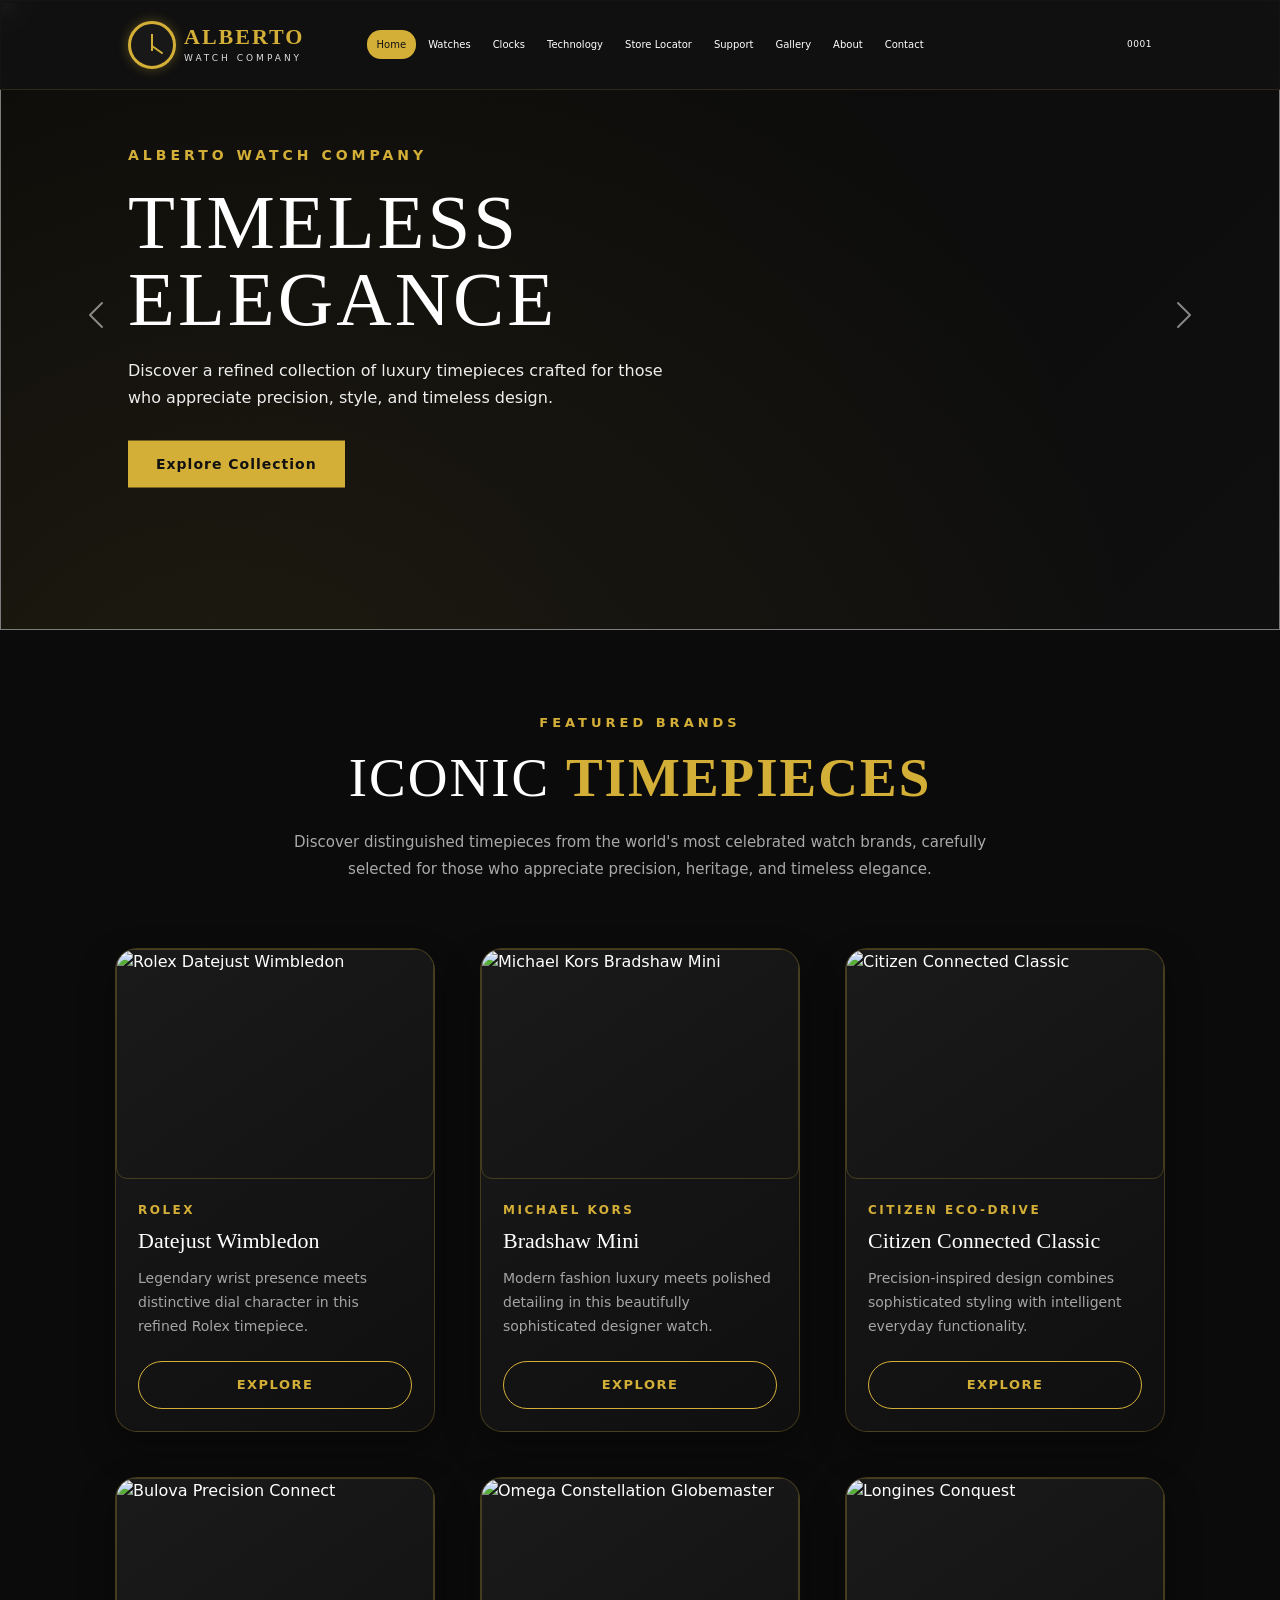
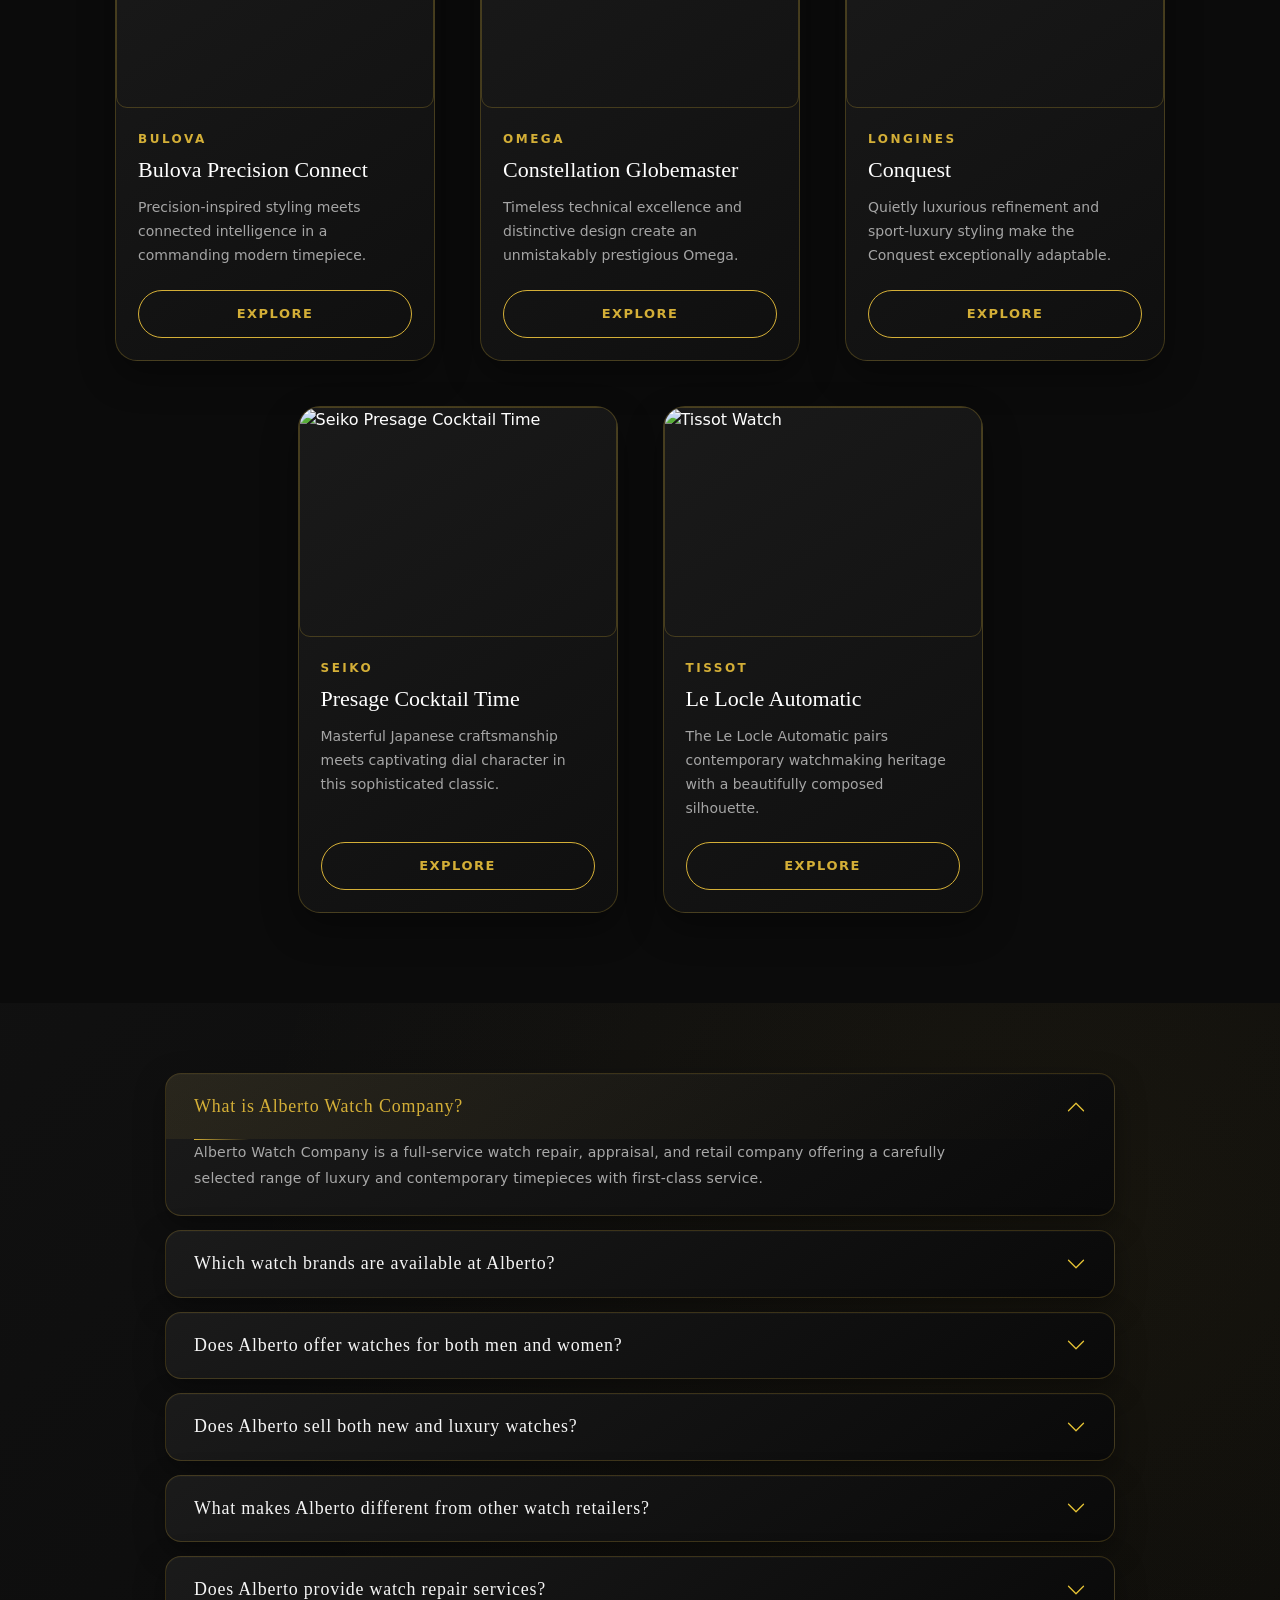
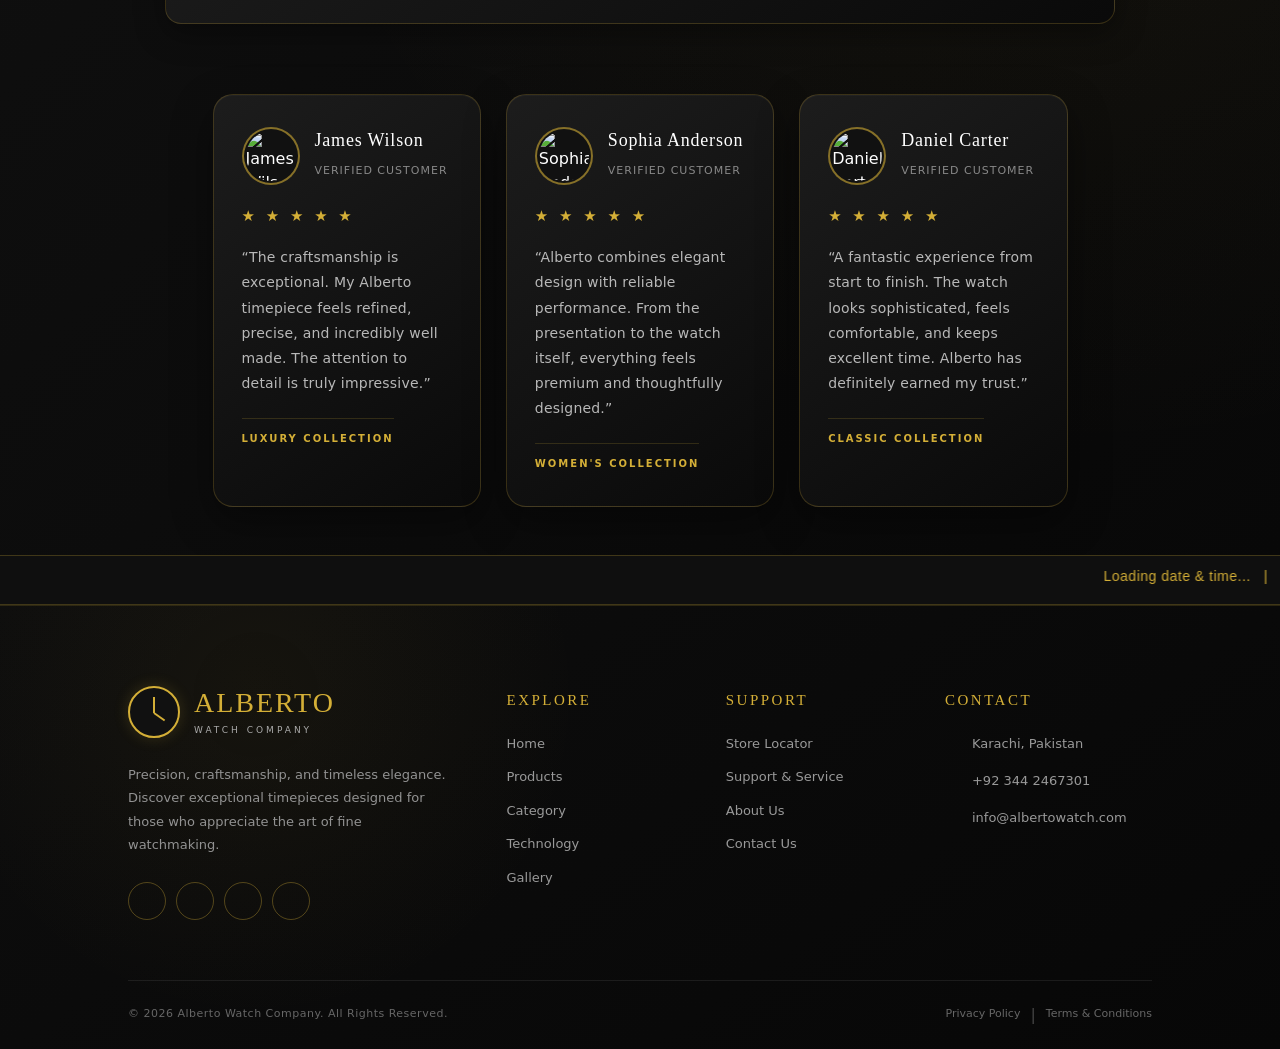
==== index.html @ 364b0a3a "Initial website" ====
<!DOCTYPE html>
<html lang=en>
<head>
<meta charset=UTF-8>
<meta name=viewport content="width=device-width, initial-scale=1.0">
<title>Alberto Watch Company</title>
<link rel=stylesheet href=style.css>
<link rel=stylesheet href=https://cdnjs.cloudflare.com/ajax/libs/font-awesome/7.3.1/css/all.min.css>
<link rel=preconnect href=https://fonts.googleapis.com>
<link rel=preconnect href=https://fonts.gstatic.com crossorigin>
<script src=https://code.jquery.com/jquery-3.7.1.min.js></script>
<link href=https://cdn.jsdelivr.net/npm/bootstrap@5.3.8/dist/css/bootstrap.min.css rel=stylesheet integrity=sha384-sRIl4kxILFvY47J16cr9ZwB07vP4J8+LH7qKQnuqkuIAvNWLzeN8tE5YBujZqJLB crossorigin=anonymous>
<script src=https://cdn.jsdelivr.net/npm/bootstrap@5.3.8/dist/js/bootstrap.bundle.min.js integrity=sha384-FKyoEForCGlyvwx9Hj09JcYn3nv7wiPVlz7YYwJrWVcXK/BmnVDxM+D2scQbITxI crossorigin=anonymous></script>
<link href="https://fonts.googleapis.com/css2?family=Montserrat:wght@400;500;600;700&family=Roboto:wght@400;500;700&display=swap" rel=stylesheet>
<link rel=stylesheet href=https://cdnjs.cloudflare.com/ajax/libs/aos/2.3.4/aos.css integrity="sha512-1cK78a1o+ht2JcaW6g8OXYwqpev9+6GqOkz9xmBN9iUUhIndKtxwILGWYOSibOKjLsEdjyjZvYDq/cZwNeak0w==" crossorigin=anonymous referrerpolicy=no-referrer>
<script src=https://cdnjs.cloudflare.com/ajax/libs/aos/2.3.4/aos.js integrity="sha512-A7AYk1fGKX6S2SsHywmPkrnzTZHrgiVT7GcQkLGDe2ev0aWb8zejytzS8wjo7PGEXKqJOrjQ4oORtnimIRZBtw==" crossorigin=anonymous referrerpolicy=no-referrer></script>
</head>
<body>
<header class=header data-aos=fade-up>
<a href=index.html class=logo>
<div class=watch-icon></div>
<div class=logo-text>
<div class=logo-title>
ALBERTO
</div>
<div class=logo-subtitle>
WATCH COMPANY
</div>
</div>
</a>
<nav class=navbar>
<ul>
<li><a href=#home class=active>Home</a></li>
<li><a href=#products>Watches</a></li>
<li><a href=#clocks>Clocks</a></li>
<li><a href=#technology>Technology</a></li>
<li><a href=#store>Store Locator</a></li>
<li><a href=#support>Support</a></li>
<li><a href=#gallery>Gallery</a></li>
<li><a href=#about>About </a></li>
<li><a href=#contact>Contact </a></li>
</ul>
</nav>
<button id=menu type=button><i class="fa-solid fa-bars"></i></button>
<div class=mobile-menu id=mobileMenu>
<ul>
<li><a href=#home>Home</a></li>
<li><a href=#products>Watches</a></li>
<li><a href=#clocks>Clocks</a></li>
<li><a href=#technology>Technology</a></li>
<li><a href=#store>Store Locator</a></li>
<li><a href=#support>Support</a></li>
<li><a href=#gallery>Gallery</a></li>
<li><a href=#about>About</a></li>
<li><a href=#contact>Contact</a></li>
</ul>
</div>
<div class=visitor>
<i class="fa-solid fa-eye"></i>
<span id=visitorCount>0001</span>
</div>
</header>
<section id=home data-aos=fade-up>
<div id=carouselExample class="carousel slide" data-bs-ride=carousel data-bs-interval=3000>
<div class=carousel-inner>
<div class="carousel-item active">
<img src="https://images.unsplash.com/photo-1670404160620-a3a86428560e?q=80&w=1025&auto=format&fit=crop&ixlib=rb-4.1.0&ixid=M3wxMjA3fDB8MHxwaG90by1wYWdlfHx8fGVufDB8fHx8fA%3D%3D" class="d-block w-100" alt>
<div class=carousel-content>
<span class=hero-small-text data-aos="fade-down">
ALBERTO WATCH COMPANY
</span>
<h1 data-aos="fade-right" data-aos-delay="500">TIMELESS<br>ELEGANCE</h1>
<p data-aos="fade-left" data-aos-delay="700">
Discover a refined collection of luxury timepieces
crafted for those who appreciate precision, style,
and timeless design.
</p>
<a href=#products class=hero-btn data-aos="fade-up" data-aos-delay="900">
Explore Collection
</a>
</div>
</div>
<div class=carousel-item>
<img src="https://images.unsplash.com/photo-1727391484253-1f51d0503f6e?q=80&w=1170&auto=format&fit=crop&ixlib=rb-4.1.0&ixid=M3wxMjA3fDB8MHxwaG90by1wYWdlfHx8fGVufDB8fHx8fA%3D%3D" class="d-block w-100" alt>
<div class=carousel-content>
<span class=hero-small-text>
PREMIUM COLLECTION
</span>
<h1>PRECISION<br>MEETS LUXURY</h1>
<p>
Experience exceptional craftsmanship and
sophisticated design with our collection
of premium watches.
</p>
<a href=#products class=hero-btn>
View Luxury Watches
</a>
</div>
</div>
<div class=carousel-item>
<img src="https://images.unsplash.com/photo-1542496658-e33a6d0d50f6?q=80&w=1170&auto=format&fit=crop&ixlib=rb-4.1.0&ixid=M3wxMjA3fDB8MHxwaG90by1wYWdlfHx8fGVufDB8fHx8fA%3D%3D" class="d-block w-100" alt>
<div class=carousel-content>
<span class=hero-small-text>
EXPERT WATCH SERVICES
</span>
<h1>CARE FOR<br>EVERY MOMENT</h1>
<p>
From professional watch repair and appraisal
to expert service, we keep your timepiece
performing at its finest.
</p>
<a href=#support class=hero-btn>
Our Services
</a>
</div>
</div>
</div>
<button class=carousel-control-prev type=button data-bs-target=#carouselExample data-bs-slide=prev>
<span class=carousel-control-prev-icon aria-hidden=true></span>
<span class=visually-hidden>Previous</span>
</button>
<button class=carousel-control-next type=button data-bs-target=#carouselExample data-bs-slide=next>
<span class=carousel-control-next-icon aria-hidden=true></span>
<span class=visually-hidden>Next</span>
</button>
</div>
<section id=featured-brands ">
<div data-aos=" fade-up">
<div class=featured-heading>
<span>FEATURED BRANDS</span>
<h1>
ICONIC <strong>TIMEPIECES</strong>
</h1>
<p>
Discover distinguished timepieces from the world's most
celebrated watch brands, carefully selected for those who
appreciate precision, heritage, and timeless elegance.
</p>
</div>
</div>
<div class=brand-container data-aos=fade-up>
<div class=brand-card data-aos="fade-up" data-aos-delay="100">
<div class=brand-image>
<img src="https://images.unsplash.com/photo-1594534475808-b18fc33b045e?w=500&auto=format&fit=crop&q=60&ixlib=rb-4.1.0&ixid=M3wxMjA3fDB8MHxzZWFyY2h8OHx8cm9sZXglMjB3YXRjaGVzfGVufDB8fDB8fHww" alt="Rolex Datejust Wimbledon">
</div>
<div class=brand-content>
<span>ROLEX</span>
<h2>Datejust Wimbledon</h2>
<p>
Legendary wrist presence meets distinctive dial
character in this refined Rolex timepiece.
</p>
<button onclick="window.location.href='rolex.html'">
EXPLORE
</button>
</div>
</div>
<div class=brand-card data-aos="fade-up" data-aos-delay="200">
<div class=brand-image>
<img src="https://dreamspakistan.com/cdn/shop/files/73845.png?v=1782286894&width=330" alt="Michael Kors Bradshaw Mini">
</div>
<div class=brand-content>
<span>MICHAEL KORS</span>
<h2>Bradshaw Mini</h2>
<p>
Modern fashion luxury meets polished detailing
in this beautifully sophisticated designer watch.
</p>
<button onclick="window.location.href='michaelkors.html'">
EXPLORE
</button>
</div>
</div>
<div class=brand-card data-aos="fade-up" data-aos-delay="300">
<div class=brand-image>
<img src="https://images.unsplash.com/photo-1722153768985-9286321b8769?w=500&auto=format&fit=crop&q=60&ixlib=rb-4.1.0&ixid=M3wxMjA3fDB8MHxzZWFyY2h8MTA2fHxzbWFydCUyMHdhdGNofGVufDB8fDB8fHww" alt="Citizen Connected Classic">
</div>
<div class=brand-content>
<span>CITIZEN ECO-DRIVE</span>
<h2>Citizen Connected Classic</h2>
<p>
Precision-inspired design combines sophisticated
styling with intelligent everyday functionality.
</p>
<button onclick="window.location.href='citizenecodrive.html'">
EXPLORE
</button>
</div>
</div>
<div class=brand-card data-aos="fade-up" data-aos-delay="400">
<div class=brand-image>
<img src="https://images.unsplash.com/photo-1461141346587-763ab02bced9?w=500&auto=format&fit=crop&q=60&ixlib=rb-4.1.0&ixid=M3wxMjA3fDB8MHxzZWFyY2h8MTR8fHNtYXJ0JTIwd2F0Y2h8ZW58MHx8MHx8fDA%3D" alt="Bulova Precision Connect">
</div>
<div class=brand-content>
<span>BULOVA</span>
<h2>Bulova Precision Connect</h2>
<p>
Precision-inspired styling meets connected
intelligence in a commanding modern timepiece.
</p>
<button onclick="window.location.href='bulova.html'">
EXPLORE
</button>
</div>
</div>
<div class=brand-card data-aos="fade-up" data-aos-delay="500">
<div class=brand-image>
<img src="https://www.omegawatches.com/media/catalog/product/o/m/omega-seamaster-aqua-terra-150m-co-axial-master-chronometer-41-mm-22010412103005-e57760.png?w=230" alt="Omega Constellation Globemaster">
</div>
<div class=brand-content>
<span>OMEGA</span>
<h2>Constellation Globemaster</h2>
<p>
Timeless technical excellence and distinctive
design create an unmistakably prestigious Omega.
</p>
<button onclick="window.location.href='omega.html'">
EXPLORE
</button>
</div>
</div>
<div class=brand-card data-aos="fade-up" data-aos-delay="600">
<div class=brand-image>
<img src="https://api.ecom.longines.com/media/catalog/product/w/a/watch-collection-conquest-l3-750-4-09-6-398794-hero.png?w=384" alt="Longines Conquest">
</div>
<div class=brand-content>
<span>LONGINES</span>
<h2>Conquest</h2>
<p>
Quietly luxurious refinement and sport-luxury
styling make the Conquest exceptionally adaptable.
</p>
<button onclick="window.location.href='longines.html'">
EXPLORE
</button>
</div>
</div>
<div class=brand-card data-aos="fade-up" data-aos-delay="700">
<div class=brand-image>
<img src="https://seikousa.com/cdn/shop/files/SRPL75_1.png?v=1751484365&width=360" alt="Seiko Presage Cocktail Time">
</div>
<div class=brand-content>
<span>SEIKO</span>
<h2>Presage Cocktail Time</h2>
<p>
Masterful Japanese craftsmanship meets captivating
dial character in this sophisticated classic.
</p>
<button onclick="window.location.href='seiko.html'">
EXPLORE
</button>
</div>
</div>
<div class=brand-card data-aos="fade-up" data-aos-delay="800">
<div class=brand-image>
<img src="https://monicajewelers.com/cdn/shop/files/T137.407.17.051.00_R_1.jpg?v=1687851178&width=533" alt="Tissot Watch">
</div>
<div class=brand-content>
<span>TISSOT</span>
<h2>Le Locle Automatic</h2>
<p>
The Le Locle Automatic pairs contemporary watchmaking heritage with a beautifully composed
silhouette.
</p>
<button onclick="window.location.href='tissot.html'">
EXPLORE
</button>
</div>
</div>
</div>
</section>
<div class=accordion id=homeFaqAccordion data-aos=fade-up>
<div class=accordion-item data-aos="fade-up" data-aos-delay="100">
<h2 class=accordion-header>
<button class=accordion-button type=button data-bs-toggle=collapse data-bs-target=#homeFaqOne aria-expanded=true aria-controls=homeFaqOne>
What is Alberto Watch Company?
</button>
</h2>
<div id=homeFaqOne class="accordion-collapse collapse show" data-bs-parent=#homeFaqAccordion>
<div class=accordion-body>
Alberto Watch Company is a full-service watch repair,
appraisal, and retail company offering a carefully
selected range of luxury and contemporary timepieces
with first-class service.
</div>
</div>
</div>
<div class=accordion-item data-aos="fade-up" data-aos-delay="200">
<h2 class=accordion-header>
<button class="accordion-button collapsed" type=button data-bs-toggle=collapse data-bs-target=#homeFaqThree aria-expanded=false aria-controls=homeFaqThree>
Which watch brands are available at Alberto?
</button>
</h2>
<div id=homeFaqThree class="accordion-collapse collapse" data-bs-parent=#homeFaqAccordion>
<div class=accordion-body>
Our collection includes renowned names such as Rolex,
Michael Kors, Citizen Eco-Drive, Bulova, Omega,
Longines, Seiko, and Tissot.
</div>
</div>
</div>
<div class=accordion-item data-aos="fade-up" data-aos-delay="300">
<h2 class=accordion-header>
<button class="accordion-button collapsed" type=button data-bs-toggle=collapse data-bs-target=#homeFaqFour aria-expanded=false aria-controls=homeFaqFour>
Does Alberto offer watches for both men and women?
</button>
</h2>
<div id=homeFaqFour class="accordion-collapse collapse" data-bs-parent=#homeFaqAccordion>
<div class=accordion-body>
Yes. Our collections feature dedicated selections
for both men and women, with different designs,
movements, styles, and occasions in mind.
</div>
</div>
</div>
<div class=accordion-item data-aos="fade-up" data-aos-delay="400">
<h2 class=accordion-header>
<button class="accordion-button collapsed" type=button data-bs-toggle=collapse data-bs-target=#homeFaqFive aria-expanded=false aria-controls=homeFaqFive>
Does Alberto sell both new and luxury watches?
</button>
</h2>
<div id=homeFaqFive class="accordion-collapse collapse" data-bs-parent=#homeFaqAccordion>
<div class=accordion-body>
Yes. Alberto offers brand-new watches alongside
carefully selected luxury and distinctive timepieces
for different preferences and occasions.
</div>
</div>
</div>
<div class=accordion-item data-aos="fade-up" data-aos-delay="500">
<h2 class=accordion-header>
<button class="accordion-button collapsed" type=button data-bs-toggle=collapse data-bs-target=#homeFaqSix aria-expanded=false aria-controls=homeFaqSix>
What makes Alberto different from other watch retailers?
</button>
</h2>
<div id=homeFaqSix class="accordion-collapse collapse" data-bs-parent=#homeFaqAccordion>
<div class=accordion-body>
Alberto combines luxury retail with professional
repair and appraisal services, allowing customers
to receive quality timepieces and expert assistance
in one place.
</div>
</div>
</div>
<div class=accordion-item data-aos="fade-up" data-aos-delay="600">
<h2 class=accordion-header>
<button class="accordion-button collapsed" type=button data-bs-toggle=collapse data-bs-target=#homeFaqSeven aria-expanded=false aria-controls=homeFaqSeven>
Does Alberto provide watch repair services?
</button>
</h2>
<div id=homeFaqSeven class="accordion-collapse collapse" data-bs-parent=#homeFaqAccordion>
<div class=accordion-body>
Yes. Alberto provides professional repair, maintenance,
and servicing assistance for timepieces, helping
customers keep their watches performing at their best.
</div>
</div>
</div>
<div class=reviews-section>
<div class=review-card data-aos="flip-right">
<div class=reviewer>
<img src=https://randomuser.me/api/portraits/men/32.jpg alt="James Wilson">
<div>
<h3>James Wilson</h3>
<span>Verified Customer</span>
</div>
</div>
<div class=review-stars>
★ ★ ★ ★ ★
</div>
<p>
“The craftsmanship is exceptional. My Alberto timepiece feels
refined, precise, and incredibly well made. The attention to
detail is truly impressive.”
</p>
<small>Luxury Collection</small>
</div>
<div class=review-card data-aos="flip-right">
<div class=reviewer>
<img src=https://randomuser.me/api/portraits/women/44.jpg alt="Sophia Anderson">
<div>
<h3>Sophia Anderson</h3>
<span>Verified Customer</span>
</div>
</div>
<div class=review-stars>
★ ★ ★ ★ ★
</div>
<p>
“Alberto combines elegant design with reliable performance.
From the presentation to the watch itself, everything feels
premium and thoughtfully designed.”
</p>
<small>Women's Collection</small>
</div>
<div class=review-card data-aos="flip-right">
<div class=reviewer>
<img src=https://randomuser.me/api/portraits/men/75.jpg alt="Daniel Carter">
<div>
<h3>Daniel Carter</h3>
<span>Verified Customer</span>
</div>
</div>
<div class=review-stars>
★ ★ ★ ★ ★
</div>
<p>
“A fantastic experience from start to finish. The watch looks
sophisticated, feels comfortable, and keeps excellent time.
Alberto has definitely earned my trust.”
</p>
<small>Classic Collection</small>
</div>
</div>
</section>
<section id=products>
<div class=products-intro data-aos="fade-up">
<div class=products-line></div>
<span class=products-label>
THE ALBERTO COLLECTION
</span>
<h1>
TIMEPIECES
<span>OF DISTINCTION</span>
</h1>
<h3>
Discover a world where precision meets
<span>timeless elegance.</span>
</h3>
<p>
At Alberto Watch Company, every timepiece is more than a watch—it is
a statement of craftsmanship, sophistication, and individuality.
Explore our carefully curated collection of luxury, vintage,
classic, and modern watches, featuring renowned names such as Rolex,
Michael Kors, Citizen Eco-Drive, Bulova, and more. From iconic
designs to contemporary innovations, each watch is selected for its
exceptional quality, distinctive style, and enduring performance.
Find the timepiece that reflects your personality and makes every
moment worth remembering.
</p>
</div>
<div class=collection-heading data-aos="fade-down">
<span>Explore Our Timepieces</span>
</div>
<div class=filters data-aos="fade-up" data-aos-delay="200">
<select onchange=brandsFilter(this.value) name=Brands id=Brands>
<option value=all>All Brands</option>
<option value=Rolex>Rolex</option>
<option value="Michael Kors">Michael Kors</option>
<option value="Citizen Eco-Drive">Citizen Eco-Drive</option>
<option value=Bulova>Bulova</option>
<option value=Omega>Omega</option>
<option value=Longines>Longines</option>
<option value=Seiko>Seiko</option>
<option value=Tissot>Tissot</option>
<option value="TAG Heuer">TAG Heuer</option>
</select>
<select onchange=genderFilter(this.value) name=Gender id=Gender>
<option value=all>All</option>
<option value=Men>Men</option>
<option value=Women>Women</option>
</select>
<select onchange=catFilter(this.value) name=Categories id=Categories>
<option value=all>All Categories</option>
<option value=Luxury>Luxury</option>
<option value=Sports>Sports</option>
<option value=Classic>Classic</option>
<option value=Smart>Smart</option>
<option value=Vintage>Vintage</option>
</select>
</div>
<div id=container></div>
</section>
<section id=clocks>
<div class=clocks-intro data-aos="fade-up">
<div class=clocks-line></div>
<span class=clocks-label>
THE ALBERTO CLOCK COLLECTION
</span>
<h1>
CLOCKS
<span>OF DISTINCTION</span>
</h1>
<h3>
Timeless design meets
<span>everyday elegance.</span>
</h3>
<p>
At Alberto Watch Company, time is not limited to the wrist.
Our carefully curated clock collection brings together luxury,
classic, vintage, modern, and statement designs created to
complement sophisticated interiors. Discover beautifully crafted
wall clocks, desk clocks, table clocks, and heritage-inspired
timepieces from renowned names such as Rolex, Michael Kors,
Citizen Eco-Drive, Bulova, Omega, Longines, Seiko, TAG Heuer,
Tissot, and Alberto. From elegant traditional styles to bold
contemporary designs, every clock is selected for its distinctive
character, refined appearance, and timeless appeal.
</p>
</div>
<div class=clocks-collection-heading  data-aos="fade-down" data-aos-delay="200">
<span>Explore Our Clock Collection</span>
</div>
<div class=clocks-filters data-aos=fade-up  data-aos-delay="300">
<select id=clockBrand onchange=clockBrandFilter(this.value)>
<option value=all>All Brands</option>
<option value=Rolex>Rolex</option>
<option value="Michael Kors">Michael Kors</option>
<option value="Citizen Eco-Drive">Citizen Eco-Drive</option>
<option value=Bulova>Bulova</option>
<option value=Omega>Omega</option>
<option value=Longines>Longines</option>
<option value=Seiko>Seiko</option>
<option value="TAG Heuer">TAG Heuer</option>
<option value=Tissot>Tissot</option>
<option value=Alberto>Alberto</option>
</select>
<select id=clockGender onchange=clockGenderFilter(this.value)>
<option value=all>All</option>
<option value=Men>Men</option>
<option value=Women>Women</option>
</select>
<select id=clockCategory onchange=clockCategoryFilter(this.value)>
<option value=all>All Categories</option>
<option value=Luxury>Luxury</option>
<option value=Classic>Classic</option>
<option value=Vintage>Vintage</option>
<option value=Modern>Modern</option>
<option value=Sports>Sports</option>
</select>
</div>
<div id=clockContainer></div>
</section>
<section data-aos="fade-up" id=technology>
<div id=technology-video class="carousel slide carousel-fade" style="margin:5% 0;width:100%;height:70vh;margin-left:auto;margin-right:auto;border-radius:24px;overflow:hidden;border:1px solid rgba(212,175,55,0.35);box-shadow:0 20px 45px rgba(0,0,0,0.45);background:#0d0d0d">
<div class=carousel-inner style=height:100%>
<div class="carousel-item active" style=height:100%>
<video autoplay muted loop playsinline src=https://www.pexels.com/download/video/8322336/ style=width:100%;height:100%;object-fit:cover;display:block;filter:brightness(55%)>
</video>
</div>
</div>
</div>
<div data-aos="fade-down" id=carouselExampleFade class="carousel slide carousel-fade" data-bs-ride=carousel data-bs-interval=5000>
<div class=carousel-inner>
<div class="carousel-item active">
<img src="https://images.unsplash.com/photo-1664437235473-65aaf8912d20?q=80&w=735&auto=format&fit=crop&ixlib=rb-4.1.0&ixid=M3wxMjA3fDB8MHxwaG90by1wYWdlfHx8fGVufDB8fHx8fA%3D%3D" class="d-block w-100" alt=...>
<div class=technology-slide-content data-aos="fade-right">
<span>THE TECHNOLOGY</span>
<h1 data-aos="fade-left">ENGINEERED FOR PRECISION</h1>
<h4>Where Innovation Meets Timeless Craftsmanship.</h4>
<p data-aos="fade-up">
Discover the sophisticated technologies behind exceptional
timepieces, where precision engineering, refined craftsmanship,
and modern innovation come together to create enduring performance.
</p>
</div>
</div>
<div class=carousel-item>
<img src="https://images.unsplash.com/photo-1641435801462-69f834e8efc0?q=80&w=1691&auto=format&fit=crop&ixlib=rb-4.1.0&ixid=M3wxMjA3fDB8MHxwaG90by1wYWdlfHx8fGVufDB8fHx8fA%3D%3D" class="d-block w-100" alt=...>
<div class=technology-slide-content>
<span>01 / 05</span>
<h1>AUTOMATIC MOVEMENT</h1>
<h4>The Art of Mechanical Precision.</h4>
<p>
Automatic movement represents the traditional art of mechanical
watchmaking, powered by the natural motion of the wearer rather than
relying on a conventional battery. Inside the timepiece, precisely
engineered gears, springs, and a rotor work together to maintain
accurate timekeeping while preserving the craftsmanship and character
of fine mechanical watches.
</p>
</div>
</div>
<div class=carousel-item>
<img src="https://images.unsplash.com/photo-1758545171321-9b772a2c881d?q=80&w=1632&auto=format&fit=crop&ixlib=rb-4.1.0&ixid=M3wxMjA3fDB8MHxwaG90by1wYWdlfHx8fGVufDB8fHx8fA%3D%3D" class="d-block w-100" alt=...>
<div class=technology-slide-content>
<span>02 / 05</span>
<h1>QUARTZ PRECISION</h1>
<h4>Accuracy Designed for Every Moment.</h4>
<p>
Quartz precision combines advanced engineering with dependable
accuracy. A quartz crystal regulates the movement at a remarkably
consistent frequency, allowing the timepiece to deliver reliable
performance with minimal maintenance. It is an ideal technology for
those who value precision, practicality, and everyday reliability.
</p>
</div>
</div>
<div class=carousel-item>
<img src="https://images.unsplash.com/photo-1486649961855-75838619c131?q=80&w=1170&auto=format&fit=crop&ixlib=rb-4.1.0&ixid=M3wxMjA3fDB8MHxwaG90by1wYWdlfHx8fGVufDB8fHx8fA%3D%3D" class="d-block w-100" alt=...>
<div class=technology-slide-content>
<span>03 / 05</span>
<h1>ECO-DRIVE TECHNOLOGY</h1>
<h4>Powered by Light. Designed for Life.</h4>
<p>
Eco-Drive technology harnesses energy from natural and artificial
sources of light and converts it into power for the timepiece. This
innovative system reduces the need for frequent battery replacement
while delivering dependable performance, making it a refined balance
between modern technology, convenience, and sustainable innovation.
</p>
</div>
</div>
<div class=carousel-item>
<img src="https://images.unsplash.com/photo-1508962914676-134849a727f0?q=80&w=1170&auto=format&fit=crop&ixlib=rb-4.1.0&ixid=M3wxMjA3fDB8MHxwaG90by1wYWdlfHx8fGVufDB8fHx8fA%3D%3D" class="d-block w-100" alt=...>
<div class=technology-slide-content>
<span>04 / 05</span>
<h1>CHRONOGRAPH</h1>
<h4>Precision Timing in Motion.</h4>
<p>
Chronograph technology combines sophisticated timekeeping with
precision timing functionality. Specially engineered pushers and
sub-dials allow the wearer to measure elapsed time with accuracy,
making the chronograph especially suited to performance-driven
lifestyles while adding a distinctive and technical character to
the watch.
</p>
</div>
</div>
<div class=carousel-item>
<img src="https://images.unsplash.com/photo-1517502474097-f9b30659dadb?q=80&w=627&auto=format&fit=crop&ixlib=rb-4.1.0&ixid=M3wxMjA3fDB8MHxwaG90by1wYWdlfHx8fGVufDB8fHx8fA%3D%3D" class="d-block w-100" alt=...>
<div class=technology-slide-content>
<span>05 / 05</span>
<h1>SMART TECHNOLOGY</h1>
<h4>Intelligence Meets Modern Timekeeping.</h4>
<p>
Smart technology brings traditional timekeeping into the modern
digital world by combining precise time display with intelligent
functionality and connectivity. Depending on the timepiece, these
advanced features can support notifications, activity tracking,
health and fitness information, and other connected experiences
while maintaining a contemporary watch design.
</p>
</div>
</div>
</div>
<button class=carousel-control-prev type=button data-bs-target=#carouselExampleFade data-bs-slide=prev>
<span class=carousel-control-prev-icon aria-hidden=true></span>
<span class=visually-hidden>Previous</span>
</button>
<button class=carousel-control-next type=button data-bs-target=#carouselExampleFade data-bs-slide=next>
<span class=carousel-control-next-icon aria-hidden=true></span>
<span class=visually-hidden>Next</span>
</button>
</div>
</section>
<section data-aos=fade-down id=store>
<div class=container>
<div data-aos="fade-up" class="text-center mb-5">
<span>STORE LOCATOR</span>
<h1>
FIND YOUR NEAREST <br>
STORE
</h1>
<h4>
Experience Alberto Timepieces In Person.
</h4>
<p>
Visit an Alberto store and discover our collection
with the guidance of our watch specialists.
</p>
</div>
<div  class="row g-4">
<div class="col-md-6 col-lg-4">
<div class=store-card data-aos="fade-up" data-aos-delay="100">
<h2>KARACHI</h2>
<p>
Alberto Watch Company<br>
DHA Phase 6<br>
Karachi, Pakistan
</p>
<span>
MON – SAT | 11:00 AM – 9:00 PM
</span>
<button type=button class=btn data-bs-toggle=modal data-bs-target=#karachiModal>
VIEW LOCATION
</button>
</div>
</div>
<div  class="col-md-6 col-lg-4">
<div class=store-card data-aos="fade-up" data-aos-delay="250">
<h2>LAHORE</h2>
<p>
Alberto Watch Company<br>
Gulberg<br>
Lahore, Pakistan
</p>
<span>
MON – SAT | 11:00 AM – 9:00 PM
</span>
<button type=button class=btn data-bs-toggle=modal data-bs-target=#lahoreModal>
VIEW LOCATION
</button>
</div>
</div>
<div  class="col-md-6 col-lg-4">
<div class=store-card data-aos="fade-up" data-aos-delay="400">
<h2>RAWALPINDI</h2>
<p>
Alberto Watch Company<br>
Saddar<br>
Rawalpindi, Pakistan
</p>
<span>
MON – SAT | 11:00 AM – 9:00 PM
</span>
<button type=button class=btn data-bs-toggle=modal data-bs-target=#rawalpindiModal>
VIEW LOCATION
</button>
</div>
</div>
</div>
</div>
</section>
<div class="modal fade" id=karachiModal tabindex=-1 aria-hidden=true>
<div class="modal-dialog modal-lg modal-dialog-centered">
<div class=modal-content>
<div class=modal-header>
<h5 class=modal-title>
ALBERTO WATCH COMPANY - KARACHI
</h5>
<button type=button class=btn-close data-bs-dismiss=modal></button>
</div>
<div class=modal-body>
<p>
Metro Star Gate, Karachi, Pakistan
</p>
<iframe src="https://www.google.com/maps/embed?pb=!1m18!1m12!1m3!1d3619.313994190349!2d67.14695398678698!3d24.887269087245635!2m3!1f0!2f0!3f0!3m2!1i1024!2i768!4f13.1!3m3!1m2!1s0x3eb339999415e0c3%3A0x36742eee0fd9c291!2sAptech%20Metro%20Star%20Gate!5e0!3m2!1sen!2s!4v1789417499369!5m2!1sen!2s" referrerpolicy=strict-origin-when-cross-origin width=100% height=350 style=border:0 allowfullscreen loading=lazy>
</iframe>
</div>
</div>
</div>
</div>
<div class="modal fade" id=lahoreModal tabindex=-1 aria-hidden=true>
<div class="modal-dialog modal-lg modal-dialog-centered">
<div class=modal-content>
<div class=modal-header>
<h5 class=modal-title>
ALBERTO WATCH COMPANY - LAHORE
</h5>
<button type=button class=btn-close data-bs-dismiss=modal></button>
</div>
<div class=modal-body>
<p>
Johar Town, Lahore, Pakistan
</p>
<iframe src="https://www.google.com/maps/embed?pb=!1m18!1m12!1m3!1d3403.002318253496!2d74.2976039!3d31.469122399999996!2m3!1f0!2f0!3f0!3m2!1i1024!2i768!4f13.1!3m3!1m2!1s0x391903e287deb3d9%3A0xdc2277fb90c8e155!2sAptech%20Johar%20Town%20Lahore!5e0!3m2!1sen!2s!4v1789417297495!5m2!1sen!2s" referrerpolicy=strict-origin-when-cross-origin width=100% height=350 style=border:0 allowfullscreen loading=lazy>
</iframe>
</div>
</div>
</div>
</div>
<div class="modal fade" id=rawalpindiModal tabindex=-1 aria-hidden=true>
<div class="modal-dialog modal-lg modal-dialog-centered">
<div class=modal-content>
<div class=modal-header>
<h5 class=modal-title>
ALBERTO WATCH COMPANY - RAWALPINDI
</h5>
<button type=button class=btn-close data-bs-dismiss=modal></button>
</div>
<div class=modal-body>
<p>
Saddar, Rawalpindi, Pakistan
</p>
<iframe src="https://www.google.com/maps/embed?pb=!1m18!1m12!1m3!1d3321.935483147529!2d73.0703278!3d33.6329148!2m3!1f0!2f0!3f0!3m2!1i1024!2i768!4f13.1!3m3!1m2!1s0x38df9520b9992ff1%3A0xea86319ee18df8f!2sAptech%20Computer%20Education%20Rawalpindi!5e0!3m2!1sen!2s!4v1789417606005!5m2!1sen!2s" referrerpolicy=strict-origin-when-cross-origin width=100% height=350 style=border:0 allowfullscreen loading=lazy>
</iframe>
</div>
</div>
</div>
</div>
<section data-aos=fade-up-right id=support>
<span>SUPPORT & SERVICE</span>
<h1>HOW CAN WE HELP YOU?</h1>
<h4>Dedicated Support for Every Alberto Timepiece.</h4>
<p>
From watch care and maintenance to repair assistance
and product guidance, Alberto Watch Company is here
to help you keep every timepiece performing at its best.
</p>
<input type=text placeholder="🔍 Search for help...">
<div class=support-cards>
<div data-aos="fade-up"
     data-aos-delay="100" class=support-card>
<h2>WATCH REPAIR</h2>
<p>From routine maintenance and detailed inspections to professional
repairs, our specialists help restore your timepiece with precision,
care, and expert craftsmanship.</p> <a href=#>LEARN MORE</a>
</div>
<div data-aos="fade-up"
     data-aos-delay="200" class=support-card>
<h2>PRODUCT ASSISTANCE</h2>
<p> Explore our collections with confidence. Our specialists can help
you understand each timepiece, its features, movement, design,
and find the right watch for your personal style.</p> <a href=#>LEARN MORE</a>
</div>
<div data-aos="fade-up"
     data-aos-delay="300" class=support-card>
<h2>WARRANTY & SERVICE</h2>
<p> Understand your warranty coverage, service options, and after-sales
assistance, ensuring your Alberto timepiece receives the care and
attention it deserves throughout its ownership.</p> <a href=#>LEARN MORE</a>
</div>
<div data-aos="fade-up"
     data-aos-delay="400" class=support-card>
<h2>ORDER & DELIVERY</h2>
<p> Find assistance with your orders, delivery status, product
availability, and other purchase-related questions from selection
through to the arrival of your timepiece.</p> <a href=#>LEARN MORE</a>
</div>
<div data-aos="fade-up"
     data-aos-delay="500" class=support-card>
<h2>WATCH APPRAISAL</h2>
<p> Discover the value and heritage of your timepiece through
professional appraisal guidance, with careful attention to its
condition, craftsmanship, model, and distinctive characteristics.</p> <a href=#>LEARN MORE</a>
</div>
<div data-aos="fade-up"
     data-aos-delay="600" class=support-card>
<h2>CONTACT SUPPORT</h2>
<p>Still need assistance? Connect with our support specialists for
personalized guidance, product questions, service assistance,
and any other concerns regarding your Alberto timepiece.</p> <a href=#>CONTACT
US</a>
</div>
</div>
<div data-aos="fade-up" class=support-faq>
<h2>FREQUENTLY ASKED QUESTIONS</h2>
<p>
Find answers to common questions about watch care,
servicing, repairs, warranty, and Alberto support.
</p>
<div class=accordion id=accordionPanelsStayOpenExample>
<div data-aos="fade-up" class=accordion-item>
<h2 class=accordion-header>
<button class=accordion-button type=button data-bs-toggle=collapse data-bs-target=#faqOne aria-expanded=true aria-controls=faqOne>
How often should I service my mechanical watch?
</button>
</h2>
<div id=faqOne class="accordion-collapse collapse show">
<div class=accordion-body>
Regular servicing helps maintain the accuracy,
performance, and longevity of a mechanical timepiece.
We recommend having your watch professionally inspected
and serviced according to the manufacturer's recommended
service interval.
</div>
</div>
</div>
<div data-aos="fade-up" class=accordion-item>
<h2 class=accordion-header>
<button class="accordion-button collapsed" type=button data-bs-toggle=collapse data-bs-target=#faqTwo aria-expanded=false aria-controls=faqTwo>
Can I get my watch repaired at Alberto Watch Company?
</button>
</h2>
<div id=faqTwo class="accordion-collapse collapse">
<div class=accordion-body>
Yes. Alberto Watch Company provides professional
assistance for watch repairs, servicing, maintenance,
inspections, and other timepiece-related service
requirements.
</div>
</div>
</div>
<div data-aos="fade-up" class=accordion-item>
<h2 class=accordion-header>
<button class="accordion-button collapsed" type=button data-bs-toggle=collapse data-bs-target=#faqThree>
What types of watch maintenance do you provide?
</button>
</h2>
<div id=faqThree class="accordion-collapse collapse">
<div class=accordion-body>
Our support services can include professional inspection,
movement servicing, cleaning, maintenance, adjustment,
and repair assistance depending on the condition and
requirements of the timepiece.
</div>
</div>
</div>
<div data-aos="fade-up" class=accordion-item>
<h2 class=accordion-header>
<button class="accordion-button collapsed" type=button data-bs-toggle=collapse data-bs-target=#faqFour>
How can I check if my watch is covered by warranty?
</button>
</h2>
<div id=faqFour class="accordion-collapse collapse">
<div class=accordion-body>
Warranty coverage depends on the specific timepiece,
purchase details, and applicable warranty terms.
Our support team can help you understand the available
coverage and service options for your watch.
</div>
</div>
</div>
<div data-aos="fade-up" class=accordion-item>
<h2 class=accordion-header>
<button class="accordion-button collapsed" type=button data-bs-toggle=collapse data-bs-target=#faqFive>
Do you provide watch appraisal services?
</button>
</h2>
<div id=faqFive class="accordion-collapse collapse">
<div class=accordion-body>
Yes. Our appraisal assistance is designed to help you
understand the characteristics, condition, craftsmanship,
model details, and potential value of your timepiece.
</div>
</div>
</div>
<div data-aos="fade-up" class=accordion-item>
<h2 class=accordion-header>
<button class="accordion-button collapsed" type=button data-bs-toggle=collapse data-bs-target=#faqSix>
How can I find the nearest Alberto store?
</button>
</h2>
<div id=faqSix class="accordion-collapse collapse">
<div class=accordion-body>
You can use our Store Locator section to explore
available Alberto locations and find the store
most convenient for you.
</div>
</div>
</div>
<div data-aos="fade-up" class=accordion-item>
<h2 class=accordion-header>
<button class="accordion-button collapsed" type=button data-bs-toggle=collapse data-bs-target=#faqSeven>
How can I check product availability?
</button>
</h2>
<div id=faqSeven class="accordion-collapse collapse">
<div class=accordion-body>
Product availability may vary by model, collection,
and store. Contact our support team or visit your
nearest Alberto store for assistance with availability.
</div>
</div>
</div>
<div data-aos="fade-up" class=accordion-item>
<h2 class=accordion-header>
<button class="accordion-button collapsed" type=button data-bs-toggle=collapse data-bs-target=#faqEight>
How should I care for my luxury watch?
</button>
</h2>
<div id=faqEight class="accordion-collapse collapse">
<div class=accordion-body>
Keep your watch clean and protected from unnecessary
impacts, extreme temperatures, and conditions unsuitable
for its specifications. Regular professional maintenance
can also help preserve its performance and appearance.
</div>
</div>
</div>
<div data-aos="fade-up" class=accordion-item>
<h2 class=accordion-header>
<button class="accordion-button collapsed" type=button data-bs-toggle=collapse data-bs-target=#faqNine>
What should I do if my watch stops working?
</button>
</h2>
<div id=faqNine class="accordion-collapse collapse">
<div class=accordion-body>
Avoid attempting to open or repair the timepiece yourself.
Contact Alberto support or visit an Alberto store so the
watch can be properly inspected and the appropriate
service can be recommended.
</div>
</div>
</div>
<div data-aos="fade-up" class=accordion-item>
<h2 class=accordion-header>
<button class="accordion-button collapsed" type=button data-bs-toggle=collapse data-bs-target=#faqTen>
How can I contact Alberto support?
</button>
</h2>
<div id=faqTen class="accordion-collapse collapse">
<div class=accordion-body>
You can contact our support team for assistance with
repairs, servicing, product guidance, warranty questions,
appraisals, orders, and other timepiece-related concerns.
</div>
</div>
</div>
</div>
</div>
<div data-aos="fade-up" class=watch-care>
<span>TIMEPIECE CARE</span>
<h1>CARE FOR YOUR TIMEPIECE</h1>
<h4>Preserve Its Precision. Protect Its Character.</h4>
<p>
Proper care helps preserve the performance, appearance, and
longevity of your Alberto timepiece for years to come.
</p>
<div  class=care-tips>
<div class=care-tip data-aos="fade-up" data-aos-delay="100">
<span>01</span>
<h2>KEEP IT CLEAN</h2>
<p>
Clean your watch regularly with a soft,
lint-free cloth to maintain its refined appearance.
</p>
</div>
<div data-aos="fade-up" data-aos-delay="200" class=care-tip>
<span>02</span>
<h2>AVOID EXTREMES</h2>
<p>
Protect your timepiece from extreme temperatures
and conditions that may affect its performance.
</p>
</div>
<div data-aos="fade-up" data-aos-delay="300" class=care-tip>
<span>03</span>
<h2>PROTECT FROM MOISTURE</h2>
<p>
Avoid unnecessary exposure to water and moisture,
especially when your watch is not designed for it.
</p>
</div>
<div data-aos=flip-left class=care-tip>
<span>04</span>
<h2>HANDLE WITH CARE</h2>
<p>
Protect your timepiece from strong impacts,
drops, and unnecessary physical stress.
</p>
</div>
<div data-aos="fade-up" data-aos-delay="400" class=care-tip>
<span>05</span>
<h2>STORE PROPERLY</h2>
<p>
When not in use, keep your watch in a clean,
dry, and secure place or watch box.
</p>
</div>
<div data-aos="fade-up" data-aos-delay="500" class=care-tip>
<span>06</span>
<h2>PROFESSIONAL SERVICING</h2>
<p>
Regular professional inspection and servicing
can help maintain your watch's precision and longevity.
</p>
</div>
<div data-aos="fade-up" data-aos-delay="600" class=care-tip>
<span>07</span>
<h2>MAGNETIC FIELDS</h2>
<h4>Protect the Movement</h4>
<p>
Keep your timepiece away from strong magnetic fields,
which may affect the accuracy and performance of its movement.
</p>
</div>
<div data-aos="fade-up" data-aos-delay="700" class=care-tip>
<span>08</span>
<h2>CROWN & PUSHERS</h2>
<h4>Secure Before Exposure</h4>
<p>
Ensure the crown and pushers are properly secured before
exposing your watch to water or moisture.
</p>
</div>
<div data-aos="fade-up" data-aos-delay="800" class=care-tip>
<span>09</span>
<h2>STRAPS & BRACELETS</h2>
<h4>Maintain the Details</h4>
<p>
Inspect leather straps, metal bracelets, and clasps regularly
to maintain comfort, appearance, and secure wear.
</p>
</div>
<div data-aos="fade-up" data-aos-delay="900" class=care-tip>
<span>10</span>
<h2>PROFESSIONAL INSPECTION</h2>
<h4>Preserve Long-Term Performance</h4>
<p>
Have your timepiece professionally inspected when needed
to maintain its precision, condition, and reliable performance.
</p>
</div>
</div>
</div>
<div data-aos=flip-left class=support-cta>
<span>NEED FURTHER ASSISTANCE?</span>
<h1>WE'RE HERE TO HELP</h1>
<h4>Exceptional Support, Whenever You Need It.</h4>
<p>
Whether you need assistance with a repair, product guidance,
warranty information, or caring for your timepiece, our
specialists are ready to provide dedicated support.
</p>
<div class=support-cta-buttons>
<a href=#>CONTACT SUPPORT</a>
<a href=#>FIND A STORE</a>
</div>
</div>
</section>
<section data-aos="fade-up" id=gallery>
<div data-aos="fade-down" class=gallery-heading>
<span>THE COLLECTION</span>
<h1>TIMELESS MOMENTS</h1>
<h4>A Glimpse Into the World of Alberto.</h4>
<p>
Explore the craftsmanship, character, and timeless elegance
behind every Alberto timepiece through our curated collection.
</p>
</div>
<div  class=gallery-grid>
<div data-aos="fade-up" class="gallery-item gallery-large">
<img src="https://images.unsplash.com/photo-1524805444758-089113d48a6d?q=80&w=1200&auto=format&fit=crop" alt="Luxury Alberto timepiece">
<div class=gallery-overlay>
<span>TIMELESS DESIGN</span>
<h2>THE ESSENCE OF TIME</h2>
</div>
</div>
<div data-aos="fade-up" class=gallery-item>
<img src="https://images.unsplash.com/photo-1523170335258-f5ed11844a49?q=80&w=900&auto=format&fit=crop" alt="Elegant luxury watch">
<div class=gallery-overlay>
<span>CRAFTSMANSHIP</span>
<h2>BUILT WITH PRECISION</h2>
</div>
</div>
<div data-aos="fade-up" class=gallery-item>
<img src="https://images.unsplash.com/photo-1539874754764-5a96559165b0?q=80&w=900&auto=format&fit=crop" alt="Classic timepiece">
<div class=gallery-overlay>
<span>HERITAGE</span>
<h2>A LEGACY OF TIME</h2>
</div>
</div>
<div data-aos="fade-up" class="gallery-item gallery-tall">
<img src="https://images.unsplash.com/photo-1508057198894-247b23fe5ade?q=80&w=900&auto=format&fit=crop" alt="Premium wristwatch">
<div class=gallery-overlay>
<span>HOROLOGY</span>
<h2>THE ART OF WATCHMAKING</h2>
</div>
</div>
<div data-aos="fade-up" class=gallery-item>
<img src="https://images.unsplash.com/photo-1495857000853-fe46c8aefc30?q=80&w=900&auto=format&fit=crop" alt="Luxury mechanical watch">
<div class=gallery-overlay>
<span>MECHANICAL</span>
<h2>ENGINEERED TO PERFORM</h2>
</div>
</div>
<div data-aos="fade-up" class=gallery-item>
<img src="https://images.unsplash.com/photo-1522312346375-d1a52e2b99b3?q=80&w=900&auto=format&fit=crop" alt="Luxury gold watch">
<div class=gallery-overlay>
<span>ELEGANCE</span>
<h2>REFINED BY DETAIL</h2>
</div>
</div>
<div data-aos="fade-up" class="gallery-item gallery-wide">
<img src="https://images.unsplash.com/photo-1547996160-81dfa63595aa?q=80&w=1200&auto=format&fit=crop" alt="Premium chronograph watch">
<div class=gallery-overlay>
<span>PERFORMANCE</span>
<h2>PRECISION IN MOTION</h2>
</div>
</div>
<div data-aos="fade-up" class=gallery-item>
<img src="https://images.unsplash.com/photo-1600003014755-ba31aa59c4b6?q=80&w=1170&auto=format&fit=crop&ixlib=rb-4.1.0&ixid=M3wxMjA3fDB8MHxwaG90by1wYWdlfHx8fGVufDB8fHx8fA%3D%3D" alt="Luxury timepiece detail">
<div class=gallery-overlay>
<span>DETAIL</span>
<h2>EVERY SECOND MATTERS</h2>
</div>
</div>
<div data-aos="fade-up" class=gallery-item>
<img src="https://images.unsplash.com/photo-1609587312208-cea54be969e7?q=80&w=900&auto=format&fit=crop" alt="Elegant luxury watch">
<div class=gallery-overlay>
<span>HOROLOGY</span>
<h2>TIME IN MOTION</h2>
</div>
</div>
<div data-aos="fade-up" class="gallery-item gallery-large">
<img src="https://images.unsplash.com/photo-1780679194705-abea48e7a355?q=80&w=687&auto=format&fit=crop&ixlib=rb-4.1.0&ixid=M3wxMjA3fDB8MHxwaG90by1wYWdlfHx8fGVufDB8fHx8fA%3D%3D" alt="Luxury timepiece">
<div class=gallery-overlay>
<span>HERITAGE</span>
<h2>TIMELESS LEGACY</h2>
</div>
</div>
<div data-aos="fade-up" class=gallery-item>
<img src="https://images.unsplash.com/photo-1548171915-e79a380a2a4b?q=80&w=900&auto=format&fit=crop" alt="Classic luxury watch">
<div class=gallery-overlay>
<span>CRAFTSMANSHIP</span>
<h2>THE ART OF HOROLOGY</h2>
</div>
</div>
<div data-aos="fade-up" class=gallery-item>
<img src="https://images.unsplash.com/photo-1594534475808-b18fc33b045e?q=80&w=900&auto=format&fit=crop" alt="Premium timepiece">
<div class=gallery-overlay>
<span>ALBERTO SIGNATURE</span>
<h2>BUILT WITH PURPOSE</h2>
</div>
</div>
<div data-aos="fade-up" class="gallery-item gallery-wide">
<img src="https://images.unsplash.com/photo-1622434641406-a158123450f9?q=80&w=1200&auto=format&fit=crop" alt="Luxury wristwatch">
<div class=gallery-overlay>
<span>ENGINEERING</span>
<h2>PRECISION CRAFT</h2>
</div>
</div>
<div data-aos="fade-up" class=gallery-item>
<img src="https://images.unsplash.com/photo-1614164185128-e4ec99c436d7?q=80&w=900&auto=format&fit=crop" alt="Elegant timepiece">
<div class=gallery-overlay>
<span>DESIGN</span>
<h2>TIMELESS FORM</h2>
</div>
</div>
<div data-aos="fade-up" class=gallery-item>
<img src="https://images.unsplash.com/photo-1777457900943-7fd2f7c42529?q=80&w=1170&auto=format&fit=crop&ixlib=rb-4.1.0&ixid=M3wxMjA3fDB8MHxwaG90by1wYWdlfHx8fGVufDB8fHx8fA%3D%3D" alt="Premium watch collection">
<div class=gallery-overlay>
<span>WATCHMAKING</span>
<h2>THE ART OF TIME</h2>
</div>
</div>
<div data-aos="fade-up" class="gallery-item gallery-tall">
<img src="https://images.unsplash.com/photo-1764860753654-ee65d97be642?q=80&w=687&auto=format&fit=crop&ixlib=rb-4.1.0&ixid=M3wxMjA3fDB8MHxwaG90by1wYWdlfHx8fGVufDB8fHx8fA%3D%3D" alt="Classic luxury timepiece">
<div class=gallery-overlay>
<span>TRADITION</span>
<h2>CLASSIC HERITAGE</h2>
</div>
</div>
<div data-aos="fade-up" class=gallery-item>
<img src="https://images.unsplash.com/photo-1587836374828-4dbafa94cf0e?q=80&w=900&auto=format&fit=crop" alt="Luxury watch detail">
<div class=gallery-overlay>
<span>EXCELLENCE</span>
<h2>REFINED PRECISION</h2>
</div>
</div>
<div data-aos="fade-up" class=gallery-item>
<img src="https://images.unsplash.com/photo-1620625515032-6ed0c1790c75?q=80&w=900&auto=format&fit=crop" alt="Modern luxury watch">
<div class=gallery-overlay>
<span>CONTEMPORARY</span>
<h2>MODERN CLASSIC</h2>
</div>
</div>
<div data-aos="fade-up" class="gallery-item gallery-wide">
<img src="https://images.unsplash.com/photo-1708247804802-6851ddd47234?q=80&w=1074&auto=format&fit=crop&ixlib=rb-4.1.0&ixid=M3wxMjA3fDB8MHxwaG90by1wYWdlfHx8fGVufDB8fHx8fA%3D%3D" alt="Premium crafted watch">
<div class=gallery-overlay>
<span>CRAFTSMANSHIP</span>
<h2>CRAFTED TO LAST</h2>
</div>
</div>
<div ddata-aos="fade-up" class=gallery-item>
<img src="https://images.unsplash.com/photo-1605143185650-77944b152643?q=80&w=1170&auto=format&fit=crop&ixlib=rb-4.1.0&ixid=M3wxMjA3fDB8MHxwaG90by1wYWdlfHx8fGVufDB8fHx8fA%3D%3D" alt="Mechanical luxury watch">
<div class=gallery-overlay>
<span>MECHANICAL ART</span>
<h2>MECHANICAL SOUL</h2>
</div>
</div>
<div data-aos="fade-up" class=gallery-item>
<img src="https://images.unsplash.com/photo-1517502474097-f9b30659dadb?q=80&w=900&auto=format&fit=crop" alt="Timeless watch detail">
<div class=gallery-overlay>
<span>DETAIL</span>
<h2>TIMELESS DETAIL</h2>
</div>
</div>
<div data-aos="fade-up" class=gallery-item>
<img src="https://images.unsplash.com/photo-1508962914676-134849a727f0?q=80&w=900&auto=format&fit=crop" alt="Iconic luxury watch">
<div class=gallery-overlay>
<span>ICONIC DESIGN</span>
<h2>ICONIC DETAILS</h2>
</div>
</div>
<div ddata-aos="fade-up" class="gallery-item gallery-large">
<img src="https://images.unsplash.com/photo-1486649961855-75838619c131?q=80&w=1200&auto=format&fit=crop" alt="Classic luxury timepiece">
<div class=gallery-overlay>
<span>CHARACTER</span>
<h2>TIMELESS CHARACTER</h2>
</div>
</div>
<div data-aos="fade-up" class=gallery-item>
<img src="https://images.unsplash.com/photo-1664437235473-65aaf8912d20?q=80&w=900&auto=format&fit=crop" alt="Precision watch">
<div class=gallery-overlay>
<span>PRECISION</span>
<h2>PRECISION IN DETAIL</h2>
</div>
</div>
<div data-aos="fade-up" class=gallery-item>
<img src="https://images.unsplash.com/photo-1641435801462-69f834e8efc0?q=80&w=900&auto=format&fit=crop" alt="Alberto watch collection">
<div class=gallery-overlay>
<span>ALBERTO COLLECTION</span>
<h2>THE SIGNATURE COLLECTION</h2>
</div>
</div>
</div>
</section>
<section data-aos=zoom-in id=about>
<div data-aos=zoom-in class=about-container>
<div data-aos=zoom-in class=about-content>
<span>ABOUT ALBERTO</span>
<h1>TIMELESS CRAFTSMANSHIP, EXCEPTIONAL SERVICE</h1>
<h4>More Than a Timepiece. A Commitment to Excellence.</h4>
<p>
Alberto Watch Company is a full-service watch repair,
appraisal, and retail store dedicated to providing an
exceptional experience for every timepiece enthusiast.
</p>
<p>
From carefully selected luxury watches to professional
repair and appraisal services, Alberto combines expert
craftsmanship with first-class customer service. Our
collection brings together renowned names in watchmaking
with carefully selected timepieces for every occasion.
</p>
</div>
<div data-aos=zoom-in class=about-services>
<div class=about-service>
<h2>WATCH REPAIR</h2>
<p>
Professional repair and maintenance performed
with precision and care.
</p>
</div>
<div data-aos=zoom-in class=about-service>
<h2>WATCH APPRAISAL</h2>
<p>
Expert guidance to help understand the value,
condition, and heritage of your timepiece.
</p>
</div>
<div class=about-service>
<h2>LUXURY RETAIL</h2>
<p>
Discover a refined selection of luxury and
contemporary timepieces from renowned brands.
</p>
</div>
<div class=about-service>
<h2>FIRST-CLASS SERVICE</h2>
<p>
Personalized assistance designed to make every
Alberto experience exceptional.
</p>
</div>
</div>
<div class=about-contact>
<span>VISIT ALBERTO</span>
<h2>EXPERIENCE TIME DIFFERENTLY</h2>
<div class=contact-details>
<div>
<h3>EMAIL</h3>
<p>rafikehar42@gmail.com</p>
</div>
<div>
<h3>PHONE</h3>
<p>+92 344-2467301</p>
</div>
<div>
<h3>ADDRESS</h3>
<p>
Alberto Watch Company<br>
DHA Phase 6<br>
Karachi, Pakistan
</p>
</div>
</div>
</div>
<div class=about-quote>
<span>THE ALBERTO PHILOSOPHY</span>
<h2>
PRECISION IN EVERY SECOND.
EXCELLENCE IN EVERY DETAIL.
</h2>
</div>
</div>
</section>
<section id=contact>
<div class=contact-container>
<div class=contact-info>
<span>CONTACT US</span>
<h1>LET'S TALK ABOUT TIME</h1>
<h4>We're Here to Assist You.</h4>
<p>
Whether you need assistance with a timepiece, require
professional repair or appraisal services, or simply
have a question about our collection, our team is ready
to help.
</p>
<div class=contact-item>
<h3>EMAIL</h3>
<p>
rafikehar42@gmail.com
</p>
</div>
<div class=contact-item>
<h3>PHONE</h3>
<p>
+92 344-2467301
</p>
</div>
<div class=contact-item>
<h3>ADDRESS</h3>
<p>
Alberto Watch Company<br>
DHA Phase 6<br>
Karachi, Pakistan
</p>
</div>
<div class=contact-item>
<h3>BUSINESS HOURS</h3>
<p>
Monday - Saturday<br>
11:00 AM - 9:00 PM
</p>
</div>
</div>
<div class=contact-form>
<span>SEND US A MESSAGE</span>
<h2>HOW CAN WE HELP?</h2>
<form>
<div class=form-group>
<label for=name>YOUR NAME</label>
<input type=text id=name placeholder="Enter your name">
</div>
<div class=form-group>
<label for=email>EMAIL ADDRESS</label>
<input type=email id=email placeholder="Enter your email">
</div>
<div class=form-group>
<label for=subject>SUBJECT</label>
<input type=text id=subject placeholder="How can we assist you?">
</div>
<div class=form-group>
<label for=message>MESSAGE</label>
<textarea id=message rows=5 placeholder="Write your message..."></textarea>
</div>
<button type=submit>
SEND MESSAGE
</button>
</form>
</div>
</div>
<div class=contact-section-map data-aos=fade-up>
<iframe src="https://www.google.com/maps/embed?pb=!1m18!1m12!1m3!1d3619.314134480514!2d67.1518249!3d24.8872643!2m3!1f0!2f0!3f0!3m2!1i1024!2i768!4f13.1!3m3!1m2!1s0x3eb339999415e0c3%3A0x36742eee0fd9c291!2sAptech%20Metro%20Star%20Gate!5e0!3m2!1sen!2s!4v1789597836456!5m2!1sen!2s" style="border:0;border-radius:20px;display:block;margin:80px auto 0;border:1px solid rgba(212,175,55,0.25);box-shadow:0 15px 40px rgba(212,175,55,0.2);filter:brightness(70%)"allowfullscreen loading=lazy referrerpolicy=strict-origin-when-cross-origin width="900"height=500></iframe>
</div>
<div class=contact-bottom>
<span>ALBERTO WATCH COMPANY</span>
<h2>
YOUR TIMEPIECE DESERVES
EXCEPTIONAL SERVICE.
</h2>
</div>
</section>
<div id=scrolling-ticker>
<marquee behavior=scroll direction=left scrollamount=5>
<i class="fa-solid fa-calendar-days"></i>
<span class=ticker-datetime>Loading date &amp; time... </span>
&nbsp;&nbsp;|&nbsp;&nbsp;
<i class="fa-solid fa-location-dot"></i>
<span class=ticker-location>Fetching location...</span>
</marquee>
</div>
</marquee>
</div>
<footer id=footer>
<div class=footer-container>
<div class=footer-brand>
<div class=footer-logo>
<div class=footer-watch-icon></div>
<div>
<h2>ALBERTO</h2>
<span>WATCH COMPANY</span>
</div>
</div>
<p>
Precision, craftsmanship, and timeless elegance.
Discover exceptional timepieces designed for
those who appreciate the art of fine watchmaking.
</p>
<div class=footer-socials>
<a href=#><i class="fa-brands fa-facebook-f"></i></a>
<a href=#><i class="fa-brands fa-instagram"></i></a>
<a href=#><i class="fa-brands fa-x-twitter"></i></a>
<a href=#><i class="fa-brands fa-youtube"></i></a>
</div>
</div>
<div class=footer-column>
<h3>EXPLORE</h3>
<a href=#home>Home</a>
<a href=#products>Products</a>
<a href=#category>Category</a>
<a href=#technology>Technology</a>
<a href=#gallery>Gallery</a>
</div>
<div class=footer-column>
<h3>SUPPORT</h3>
<a href=#store>Store Locator</a>
<a href=#support>Support & Service</a>
<a href=#about>About Us</a>
<a href=#contact>Contact Us</a>
</div>
<div class="footer-column footer-contact">
<h3>CONTACT</h3>
<p>
<i class="fa-solid fa-location-dot"></i>
Karachi, Pakistan
</p>
<p>
<i class="fa-solid fa-phone"></i>
+92 344 2467301
</p>
<p>
<i class="fa-solid fa-envelope"></i>
info@albertowatch.com
</p>
</div>
</div>
<div class=footer-bottom>
<p>
© 2026 Alberto Watch Company. All Rights Reserved.
</p>
<div>
<a href=#>Privacy Policy</a>
<span>|</span>
<a href=#>Terms & Conditions</a>
</div>
</div>
</footer>
<script src=./script.js></script>
</body>
</html>
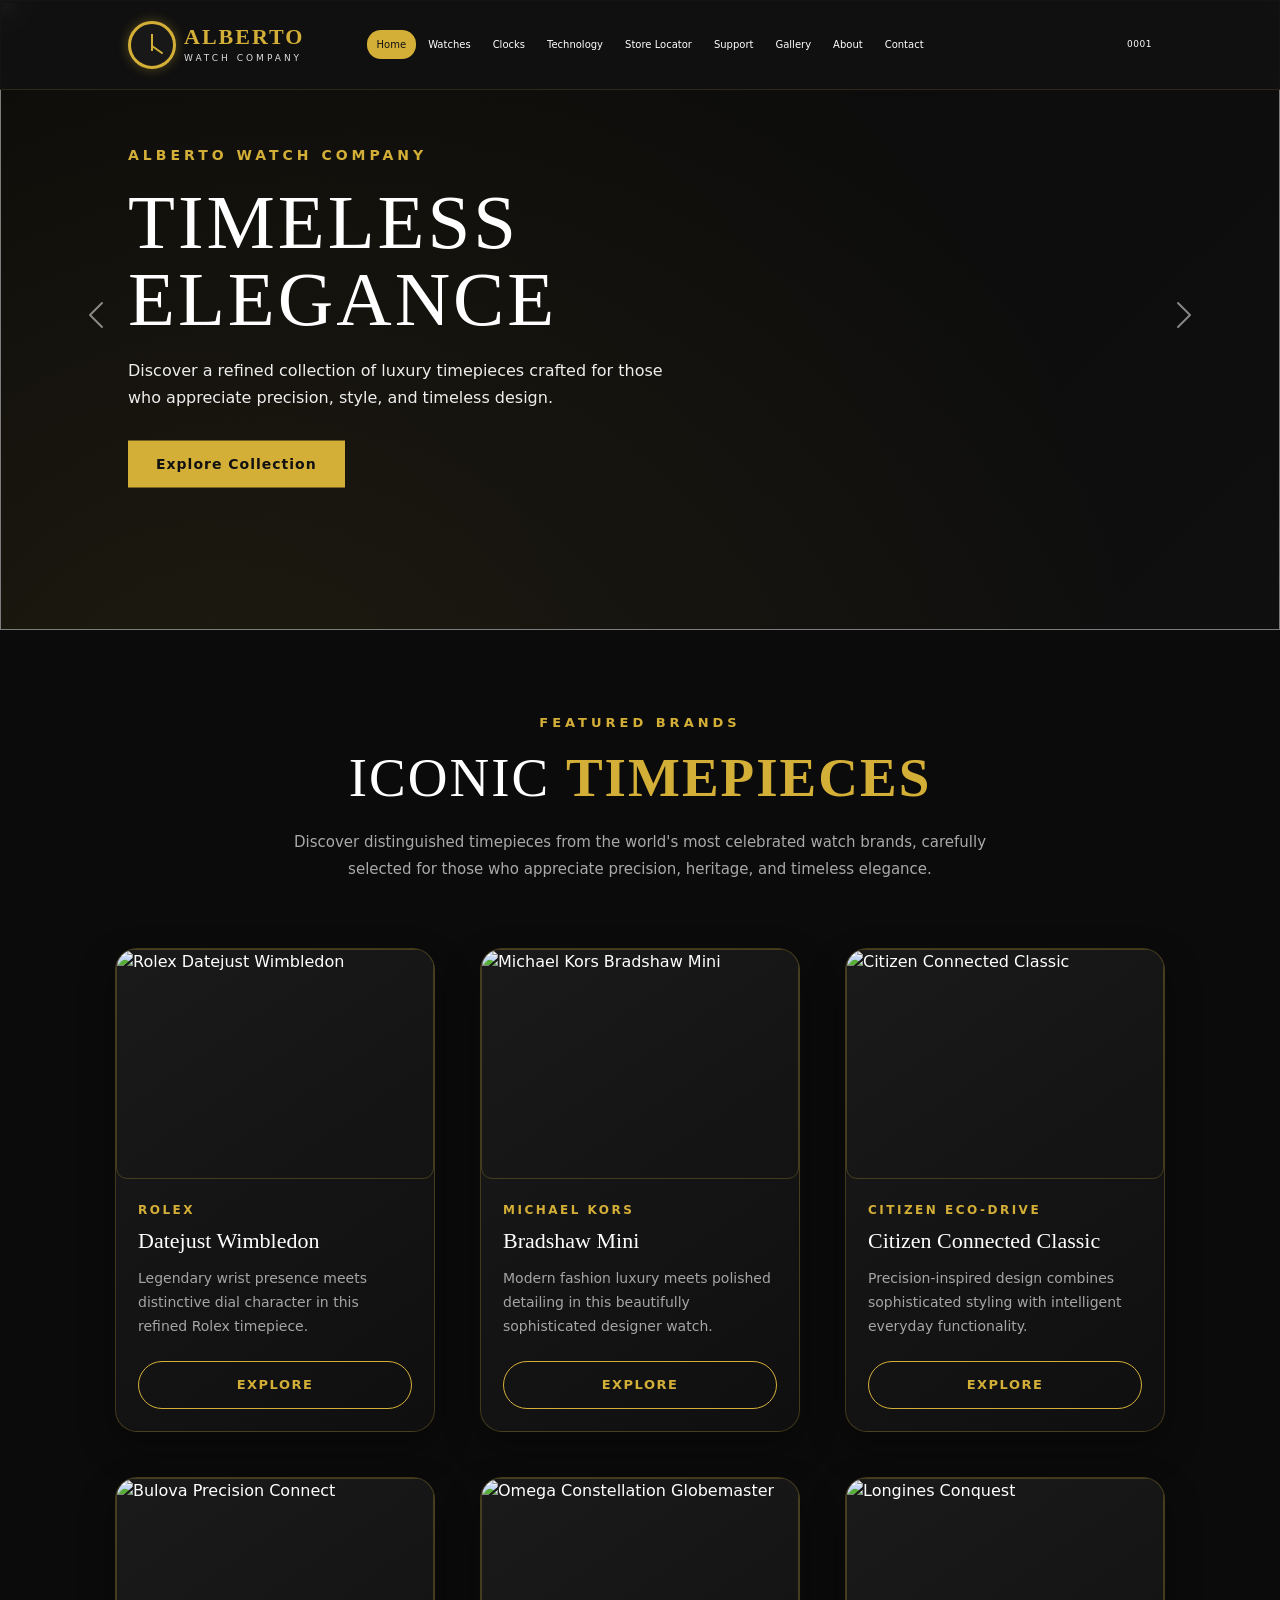
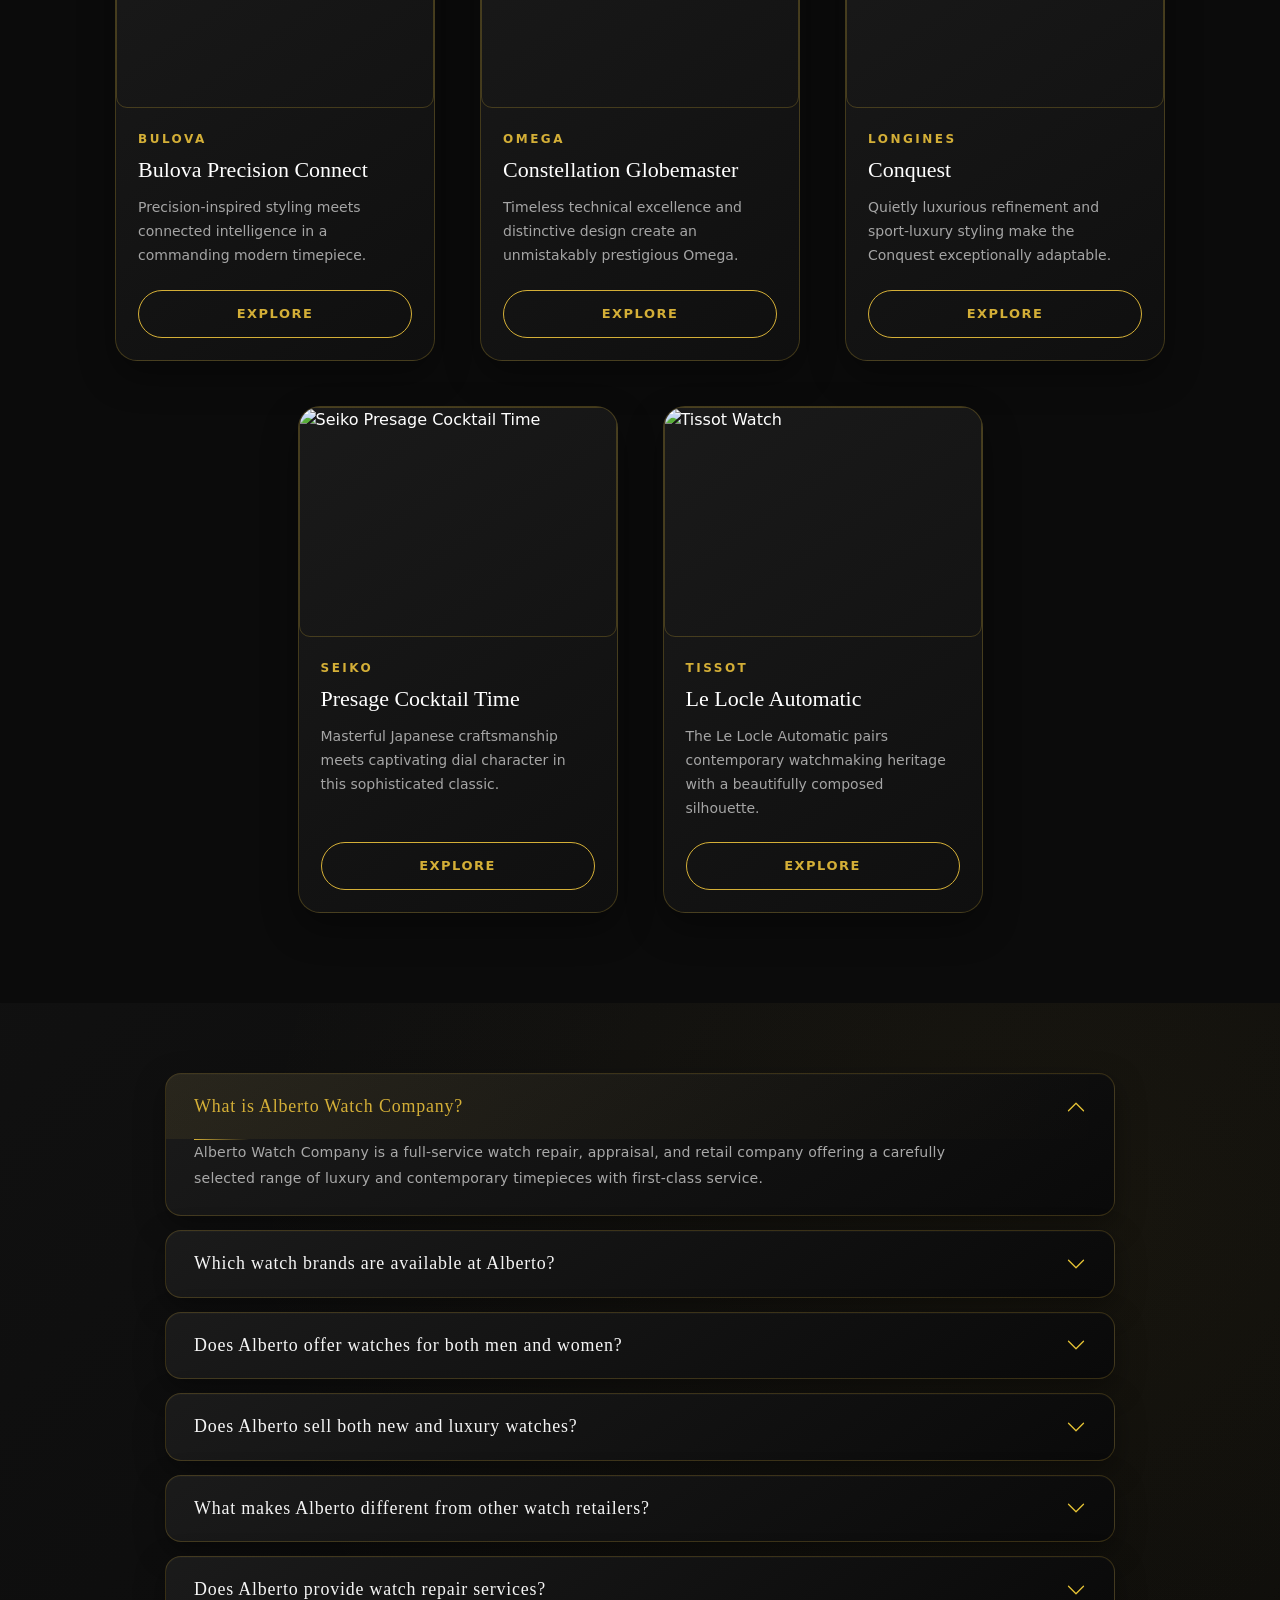
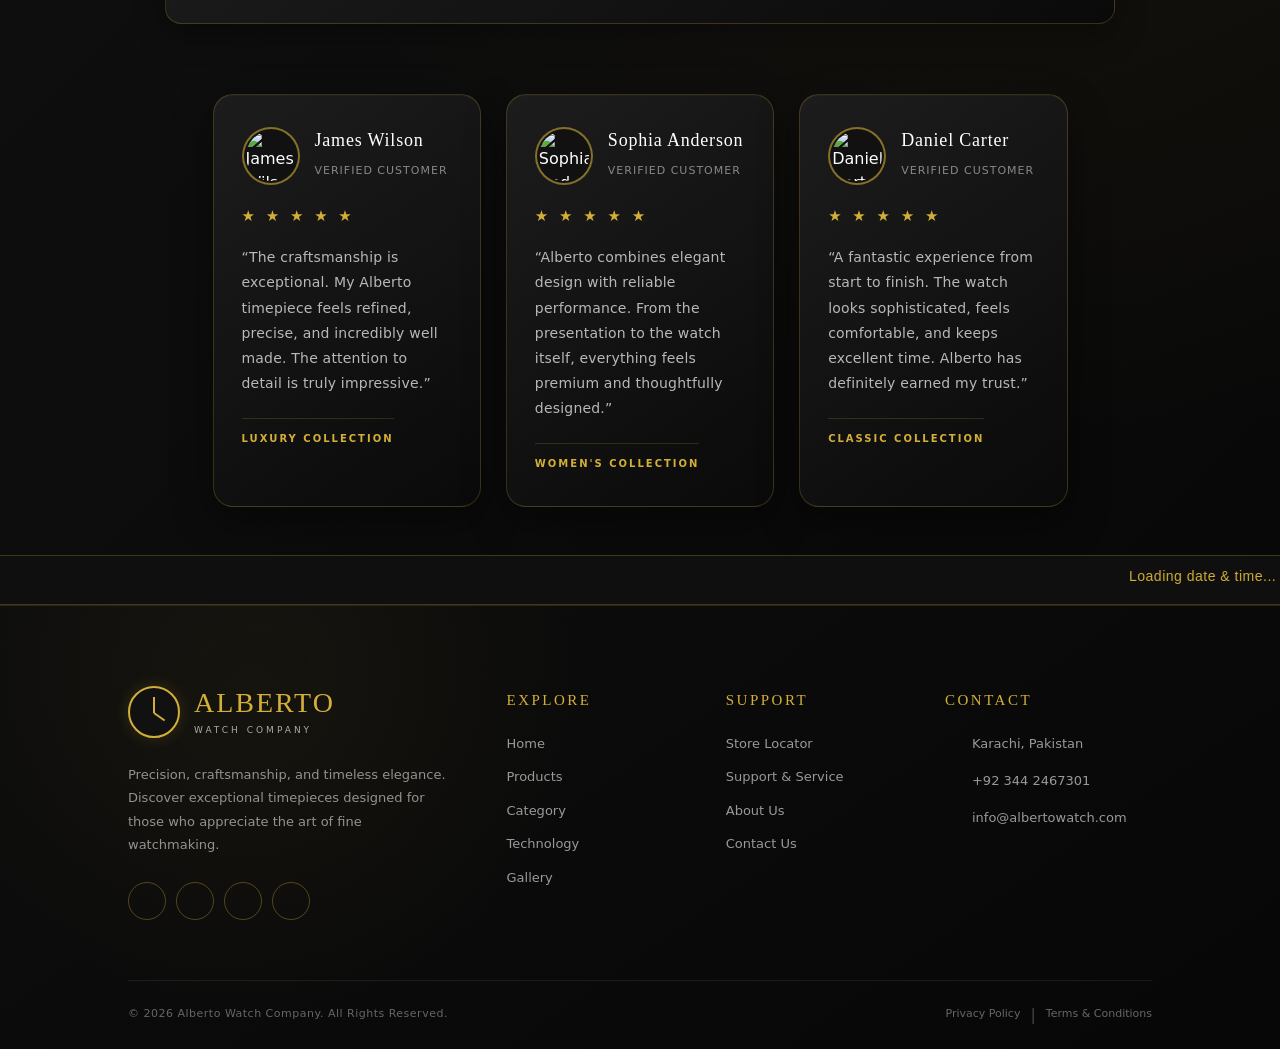
==== commit a3d39e7d: "Add files via upload" ====
--- a/index.html
+++ b/index.html
@@ -1,1515 +1,1515 @@
-<!DOCTYPE html>
-<html lang=en>
-<head>
-<meta charset=UTF-8>
-<meta name=viewport content="width=device-width, initial-scale=1.0">
-<title>Alberto Watch Company</title>
-<link rel=stylesheet href=style.css>
-<link rel=stylesheet href=https://cdnjs.cloudflare.com/ajax/libs/font-awesome/7.3.1/css/all.min.css>
-<link rel=preconnect href=https://fonts.googleapis.com>
-<link rel=preconnect href=https://fonts.gstatic.com crossorigin>
-<script src=https://code.jquery.com/jquery-3.7.1.min.js></script>
-<link href=https://cdn.jsdelivr.net/npm/bootstrap@5.3.8/dist/css/bootstrap.min.css rel=stylesheet integrity=sha384-sRIl4kxILFvY47J16cr9ZwB07vP4J8+LH7qKQnuqkuIAvNWLzeN8tE5YBujZqJLB crossorigin=anonymous>
-<script src=https://cdn.jsdelivr.net/npm/bootstrap@5.3.8/dist/js/bootstrap.bundle.min.js integrity=sha384-FKyoEForCGlyvwx9Hj09JcYn3nv7wiPVlz7YYwJrWVcXK/BmnVDxM+D2scQbITxI crossorigin=anonymous></script>
-<link href="https://fonts.googleapis.com/css2?family=Montserrat:wght@400;500;600;700&family=Roboto:wght@400;500;700&display=swap" rel=stylesheet>
-<link rel=stylesheet href=https://cdnjs.cloudflare.com/ajax/libs/aos/2.3.4/aos.css integrity="sha512-1cK78a1o+ht2JcaW6g8OXYwqpev9+6GqOkz9xmBN9iUUhIndKtxwILGWYOSibOKjLsEdjyjZvYDq/cZwNeak0w==" crossorigin=anonymous referrerpolicy=no-referrer>
-<script src=https://cdnjs.cloudflare.com/ajax/libs/aos/2.3.4/aos.js integrity="sha512-A7AYk1fGKX6S2SsHywmPkrnzTZHrgiVT7GcQkLGDe2ev0aWb8zejytzS8wjo7PGEXKqJOrjQ4oORtnimIRZBtw==" crossorigin=anonymous referrerpolicy=no-referrer></script>
-</head>
-<body>
-<header class=header data-aos=fade-up>
-<a href=index.html class=logo>
-<div class=watch-icon></div>
-<div class=logo-text>
-<div class=logo-title>
-ALBERTO
-</div>
-<div class=logo-subtitle>
-WATCH COMPANY
-</div>
-</div>
-</a>
-<nav class=navbar>
-<ul>
-<li><a href=#home class=active>Home</a></li>
-<li><a href=#products>Watches</a></li>
-<li><a href=#clocks>Clocks</a></li>
-<li><a href=#technology>Technology</a></li>
-<li><a href=#store>Store Locator</a></li>
-<li><a href=#support>Support</a></li>
-<li><a href=#gallery>Gallery</a></li>
-<li><a href=#about>About </a></li>
-<li><a href=#contact>Contact </a></li>
-</ul>
-</nav>
-<button id=menu type=button><i class="fa-solid fa-bars"></i></button>
-<div class=mobile-menu id=mobileMenu>
-<ul>
-<li><a href=#home>Home</a></li>
-<li><a href=#products>Watches</a></li>
-<li><a href=#clocks>Clocks</a></li>
-<li><a href=#technology>Technology</a></li>
-<li><a href=#store>Store Locator</a></li>
-<li><a href=#support>Support</a></li>
-<li><a href=#gallery>Gallery</a></li>
-<li><a href=#about>About</a></li>
-<li><a href=#contact>Contact</a></li>
-</ul>
-</div>
-<div class=visitor>
-<i class="fa-solid fa-eye"></i>
-<span id=visitorCount>0001</span>
-</div>
-</header>
-<section id=home data-aos=fade-up>
-<div id=carouselExample class="carousel slide" data-bs-ride=carousel data-bs-interval=3000>
-<div class=carousel-inner>
-<div class="carousel-item active">
-<img src="https://images.unsplash.com/photo-1670404160620-a3a86428560e?q=80&w=1025&auto=format&fit=crop&ixlib=rb-4.1.0&ixid=M3wxMjA3fDB8MHxwaG90by1wYWdlfHx8fGVufDB8fHx8fA%3D%3D" class="d-block w-100" alt>
-<div class=carousel-content>
-<span class=hero-small-text data-aos="fade-down">
-ALBERTO WATCH COMPANY
-</span>
-<h1 data-aos="fade-right" data-aos-delay="500">TIMELESS<br>ELEGANCE</h1>
-<p data-aos="fade-left" data-aos-delay="700">
-Discover a refined collection of luxury timepieces
-crafted for those who appreciate precision, style,
-and timeless design.
-</p>
-<a href=#products class=hero-btn data-aos="fade-up" data-aos-delay="900">
-Explore Collection
-</a>
-</div>
-</div>
-<div class=carousel-item>
-<img src="https://images.unsplash.com/photo-1727391484253-1f51d0503f6e?q=80&w=1170&auto=format&fit=crop&ixlib=rb-4.1.0&ixid=M3wxMjA3fDB8MHxwaG90by1wYWdlfHx8fGVufDB8fHx8fA%3D%3D" class="d-block w-100" alt>
-<div class=carousel-content>
-<span class=hero-small-text>
-PREMIUM COLLECTION
-</span>
-<h1>PRECISION<br>MEETS LUXURY</h1>
-<p>
-Experience exceptional craftsmanship and
-sophisticated design with our collection
-of premium watches.
-</p>
-<a href=#products class=hero-btn>
-View Luxury Watches
-</a>
-</div>
-</div>
-<div class=carousel-item>
-<img src="https://images.unsplash.com/photo-1542496658-e33a6d0d50f6?q=80&w=1170&auto=format&fit=crop&ixlib=rb-4.1.0&ixid=M3wxMjA3fDB8MHxwaG90by1wYWdlfHx8fGVufDB8fHx8fA%3D%3D" class="d-block w-100" alt>
-<div class=carousel-content>
-<span class=hero-small-text>
-EXPERT WATCH SERVICES
-</span>
-<h1>CARE FOR<br>EVERY MOMENT</h1>
-<p>
-From professional watch repair and appraisal
-to expert service, we keep your timepiece
-performing at its finest.
-</p>
-<a href=#support class=hero-btn>
-Our Services
-</a>
-</div>
-</div>
-</div>
-<button class=carousel-control-prev type=button data-bs-target=#carouselExample data-bs-slide=prev>
-<span class=carousel-control-prev-icon aria-hidden=true></span>
-<span class=visually-hidden>Previous</span>
-</button>
-<button class=carousel-control-next type=button data-bs-target=#carouselExample data-bs-slide=next>
-<span class=carousel-control-next-icon aria-hidden=true></span>
-<span class=visually-hidden>Next</span>
-</button>
-</div>
-<section id=featured-brands ">
-<div data-aos=" fade-up">
-<div class=featured-heading>
-<span>FEATURED BRANDS</span>
-<h1>
-ICONIC <strong>TIMEPIECES</strong>
-</h1>
-<p>
-Discover distinguished timepieces from the world's most
-celebrated watch brands, carefully selected for those who
-appreciate precision, heritage, and timeless elegance.
-</p>
-</div>
-</div>
-<div class=brand-container data-aos=fade-up>
-<div class=brand-card data-aos="fade-up" data-aos-delay="100">
-<div class=brand-image>
-<img src="https://images.unsplash.com/photo-1594534475808-b18fc33b045e?w=500&auto=format&fit=crop&q=60&ixlib=rb-4.1.0&ixid=M3wxMjA3fDB8MHxzZWFyY2h8OHx8cm9sZXglMjB3YXRjaGVzfGVufDB8fDB8fHww" alt="Rolex Datejust Wimbledon">
-</div>
-<div class=brand-content>
-<span>ROLEX</span>
-<h2>Datejust Wimbledon</h2>
-<p>
-Legendary wrist presence meets distinctive dial
-character in this refined Rolex timepiece.
-</p>
-<button onclick="window.location.href='rolex.html'">
-EXPLORE
-</button>
-</div>
-</div>
-<div class=brand-card data-aos="fade-up" data-aos-delay="200">
-<div class=brand-image>
-<img src="https://dreamspakistan.com/cdn/shop/files/73845.png?v=1782286894&width=330" alt="Michael Kors Bradshaw Mini">
-</div>
-<div class=brand-content>
-<span>MICHAEL KORS</span>
-<h2>Bradshaw Mini</h2>
-<p>
-Modern fashion luxury meets polished detailing
-in this beautifully sophisticated designer watch.
-</p>
-<button onclick="window.location.href='michaelkors.html'">
-EXPLORE
-</button>
-</div>
-</div>
-<div class=brand-card data-aos="fade-up" data-aos-delay="300">
-<div class=brand-image>
-<img src="https://images.unsplash.com/photo-1722153768985-9286321b8769?w=500&auto=format&fit=crop&q=60&ixlib=rb-4.1.0&ixid=M3wxMjA3fDB8MHxzZWFyY2h8MTA2fHxzbWFydCUyMHdhdGNofGVufDB8fDB8fHww" alt="Citizen Connected Classic">
-</div>
-<div class=brand-content>
-<span>CITIZEN ECO-DRIVE</span>
-<h2>Citizen Connected Classic</h2>
-<p>
-Precision-inspired design combines sophisticated
-styling with intelligent everyday functionality.
-</p>
-<button onclick="window.location.href='citizenecodrive.html'">
-EXPLORE
-</button>
-</div>
-</div>
-<div class=brand-card data-aos="fade-up" data-aos-delay="400">
-<div class=brand-image>
-<img src="https://images.unsplash.com/photo-1461141346587-763ab02bced9?w=500&auto=format&fit=crop&q=60&ixlib=rb-4.1.0&ixid=M3wxMjA3fDB8MHxzZWFyY2h8MTR8fHNtYXJ0JTIwd2F0Y2h8ZW58MHx8MHx8fDA%3D" alt="Bulova Precision Connect">
-</div>
-<div class=brand-content>
-<span>BULOVA</span>
-<h2>Bulova Precision Connect</h2>
-<p>
-Precision-inspired styling meets connected
-intelligence in a commanding modern timepiece.
-</p>
-<button onclick="window.location.href='bulova.html'">
-EXPLORE
-</button>
-</div>
-</div>
-<div class=brand-card data-aos="fade-up" data-aos-delay="500">
-<div class=brand-image>
-<img src="https://www.omegawatches.com/media/catalog/product/o/m/omega-seamaster-aqua-terra-150m-co-axial-master-chronometer-41-mm-22010412103005-e57760.png?w=230" alt="Omega Constellation Globemaster">
-</div>
-<div class=brand-content>
-<span>OMEGA</span>
-<h2>Constellation Globemaster</h2>
-<p>
-Timeless technical excellence and distinctive
-design create an unmistakably prestigious Omega.
-</p>
-<button onclick="window.location.href='omega.html'">
-EXPLORE
-</button>
-</div>
-</div>
-<div class=brand-card data-aos="fade-up" data-aos-delay="600">
-<div class=brand-image>
-<img src="https://api.ecom.longines.com/media/catalog/product/w/a/watch-collection-conquest-l3-750-4-09-6-398794-hero.png?w=384" alt="Longines Conquest">
-</div>
-<div class=brand-content>
-<span>LONGINES</span>
-<h2>Conquest</h2>
-<p>
-Quietly luxurious refinement and sport-luxury
-styling make the Conquest exceptionally adaptable.
-</p>
-<button onclick="window.location.href='longines.html'">
-EXPLORE
-</button>
-</div>
-</div>
-<div class=brand-card data-aos="fade-up" data-aos-delay="700">
-<div class=brand-image>
-<img src="https://seikousa.com/cdn/shop/files/SRPL75_1.png?v=1751484365&width=360" alt="Seiko Presage Cocktail Time">
-</div>
-<div class=brand-content>
-<span>SEIKO</span>
-<h2>Presage Cocktail Time</h2>
-<p>
-Masterful Japanese craftsmanship meets captivating
-dial character in this sophisticated classic.
-</p>
-<button onclick="window.location.href='seiko.html'">
-EXPLORE
-</button>
-</div>
-</div>
-<div class=brand-card data-aos="fade-up" data-aos-delay="800">
-<div class=brand-image>
-<img src="https://monicajewelers.com/cdn/shop/files/T137.407.17.051.00_R_1.jpg?v=1687851178&width=533" alt="Tissot Watch">
-</div>
-<div class=brand-content>
-<span>TISSOT</span>
-<h2>Le Locle Automatic</h2>
-<p>
-The Le Locle Automatic pairs contemporary watchmaking heritage with a beautifully composed
-silhouette.
-</p>
-<button onclick="window.location.href='tissot.html'">
-EXPLORE
-</button>
-</div>
-</div>
-</div>
-</section>
-<div class=accordion id=homeFaqAccordion data-aos=fade-up>
-<div class=accordion-item data-aos="fade-up" data-aos-delay="100">
-<h2 class=accordion-header>
-<button class=accordion-button type=button data-bs-toggle=collapse data-bs-target=#homeFaqOne aria-expanded=true aria-controls=homeFaqOne>
-What is Alberto Watch Company?
-</button>
-</h2>
-<div id=homeFaqOne class="accordion-collapse collapse show" data-bs-parent=#homeFaqAccordion>
-<div class=accordion-body>
-Alberto Watch Company is a full-service watch repair,
-appraisal, and retail company offering a carefully
-selected range of luxury and contemporary timepieces
-with first-class service.
-</div>
-</div>
-</div>
-<div class=accordion-item data-aos="fade-up" data-aos-delay="200">
-<h2 class=accordion-header>
-<button class="accordion-button collapsed" type=button data-bs-toggle=collapse data-bs-target=#homeFaqThree aria-expanded=false aria-controls=homeFaqThree>
-Which watch brands are available at Alberto?
-</button>
-</h2>
-<div id=homeFaqThree class="accordion-collapse collapse" data-bs-parent=#homeFaqAccordion>
-<div class=accordion-body>
-Our collection includes renowned names such as Rolex,
-Michael Kors, Citizen Eco-Drive, Bulova, Omega,
-Longines, Seiko, and Tissot.
-</div>
-</div>
-</div>
-<div class=accordion-item data-aos="fade-up" data-aos-delay="300">
-<h2 class=accordion-header>
-<button class="accordion-button collapsed" type=button data-bs-toggle=collapse data-bs-target=#homeFaqFour aria-expanded=false aria-controls=homeFaqFour>
-Does Alberto offer watches for both men and women?
-</button>
-</h2>
-<div id=homeFaqFour class="accordion-collapse collapse" data-bs-parent=#homeFaqAccordion>
-<div class=accordion-body>
-Yes. Our collections feature dedicated selections
-for both men and women, with different designs,
-movements, styles, and occasions in mind.
-</div>
-</div>
-</div>
-<div class=accordion-item data-aos="fade-up" data-aos-delay="400">
-<h2 class=accordion-header>
-<button class="accordion-button collapsed" type=button data-bs-toggle=collapse data-bs-target=#homeFaqFive aria-expanded=false aria-controls=homeFaqFive>
-Does Alberto sell both new and luxury watches?
-</button>
-</h2>
-<div id=homeFaqFive class="accordion-collapse collapse" data-bs-parent=#homeFaqAccordion>
-<div class=accordion-body>
-Yes. Alberto offers brand-new watches alongside
-carefully selected luxury and distinctive timepieces
-for different preferences and occasions.
-</div>
-</div>
-</div>
-<div class=accordion-item data-aos="fade-up" data-aos-delay="500">
-<h2 class=accordion-header>
-<button class="accordion-button collapsed" type=button data-bs-toggle=collapse data-bs-target=#homeFaqSix aria-expanded=false aria-controls=homeFaqSix>
-What makes Alberto different from other watch retailers?
-</button>
-</h2>
-<div id=homeFaqSix class="accordion-collapse collapse" data-bs-parent=#homeFaqAccordion>
-<div class=accordion-body>
-Alberto combines luxury retail with professional
-repair and appraisal services, allowing customers
-to receive quality timepieces and expert assistance
-in one place.
-</div>
-</div>
-</div>
-<div class=accordion-item data-aos="fade-up" data-aos-delay="600">
-<h2 class=accordion-header>
-<button class="accordion-button collapsed" type=button data-bs-toggle=collapse data-bs-target=#homeFaqSeven aria-expanded=false aria-controls=homeFaqSeven>
-Does Alberto provide watch repair services?
-</button>
-</h2>
-<div id=homeFaqSeven class="accordion-collapse collapse" data-bs-parent=#homeFaqAccordion>
-<div class=accordion-body>
-Yes. Alberto provides professional repair, maintenance,
-and servicing assistance for timepieces, helping
-customers keep their watches performing at their best.
-</div>
-</div>
-</div>
-<div class=reviews-section>
-<div class=review-card data-aos="flip-right">
-<div class=reviewer>
-<img src=https://randomuser.me/api/portraits/men/32.jpg alt="James Wilson">
-<div>
-<h3>James Wilson</h3>
-<span>Verified Customer</span>
-</div>
-</div>
-<div class=review-stars>
-★ ★ ★ ★ ★
-</div>
-<p>
-“The craftsmanship is exceptional. My Alberto timepiece feels
-refined, precise, and incredibly well made. The attention to
-detail is truly impressive.”
-</p>
-<small>Luxury Collection</small>
-</div>
-<div class=review-card data-aos="flip-right">
-<div class=reviewer>
-<img src=https://randomuser.me/api/portraits/women/44.jpg alt="Sophia Anderson">
-<div>
-<h3>Sophia Anderson</h3>
-<span>Verified Customer</span>
-</div>
-</div>
-<div class=review-stars>
-★ ★ ★ ★ ★
-</div>
-<p>
-“Alberto combines elegant design with reliable performance.
-From the presentation to the watch itself, everything feels
-premium and thoughtfully designed.”
-</p>
-<small>Women's Collection</small>
-</div>
-<div class=review-card data-aos="flip-right">
-<div class=reviewer>
-<img src=https://randomuser.me/api/portraits/men/75.jpg alt="Daniel Carter">
-<div>
-<h3>Daniel Carter</h3>
-<span>Verified Customer</span>
-</div>
-</div>
-<div class=review-stars>
-★ ★ ★ ★ ★
-</div>
-<p>
-“A fantastic experience from start to finish. The watch looks
-sophisticated, feels comfortable, and keeps excellent time.
-Alberto has definitely earned my trust.”
-</p>
-<small>Classic Collection</small>
-</div>
-</div>
-</section>
-<section id=products>
-<div class=products-intro data-aos="fade-up">
-<div class=products-line></div>
-<span class=products-label>
-THE ALBERTO COLLECTION
-</span>
-<h1>
-TIMEPIECES
-<span>OF DISTINCTION</span>
-</h1>
-<h3>
-Discover a world where precision meets
-<span>timeless elegance.</span>
-</h3>
-<p>
-At Alberto Watch Company, every timepiece is more than a watch—it is
-a statement of craftsmanship, sophistication, and individuality.
-Explore our carefully curated collection of luxury, vintage,
-classic, and modern watches, featuring renowned names such as Rolex,
-Michael Kors, Citizen Eco-Drive, Bulova, and more. From iconic
-designs to contemporary innovations, each watch is selected for its
-exceptional quality, distinctive style, and enduring performance.
-Find the timepiece that reflects your personality and makes every
-moment worth remembering.
-</p>
-</div>
-<div class=collection-heading data-aos="fade-down">
-<span>Explore Our Timepieces</span>
-</div>
-<div class=filters data-aos="fade-up" data-aos-delay="200">
-<select onchange=brandsFilter(this.value) name=Brands id=Brands>
-<option value=all>All Brands</option>
-<option value=Rolex>Rolex</option>
-<option value="Michael Kors">Michael Kors</option>
-<option value="Citizen Eco-Drive">Citizen Eco-Drive</option>
-<option value=Bulova>Bulova</option>
-<option value=Omega>Omega</option>
-<option value=Longines>Longines</option>
-<option value=Seiko>Seiko</option>
-<option value=Tissot>Tissot</option>
-<option value="TAG Heuer">TAG Heuer</option>
-</select>
-<select onchange=genderFilter(this.value) name=Gender id=Gender>
-<option value=all>All</option>
-<option value=Men>Men</option>
-<option value=Women>Women</option>
-</select>
-<select onchange=catFilter(this.value) name=Categories id=Categories>
-<option value=all>All Categories</option>
-<option value=Luxury>Luxury</option>
-<option value=Sports>Sports</option>
-<option value=Classic>Classic</option>
-<option value=Smart>Smart</option>
-<option value=Vintage>Vintage</option>
-</select>
-</div>
-<div id=container></div>
-</section>
-<section id=clocks>
-<div class=clocks-intro data-aos="fade-up">
-<div class=clocks-line></div>
-<span class=clocks-label>
-THE ALBERTO CLOCK COLLECTION
-</span>
-<h1>
-CLOCKS
-<span>OF DISTINCTION</span>
-</h1>
-<h3>
-Timeless design meets
-<span>everyday elegance.</span>
-</h3>
-<p>
-At Alberto Watch Company, time is not limited to the wrist.
-Our carefully curated clock collection brings together luxury,
-classic, vintage, modern, and statement designs created to
-complement sophisticated interiors. Discover beautifully crafted
-wall clocks, desk clocks, table clocks, and heritage-inspired
-timepieces from renowned names such as Rolex, Michael Kors,
-Citizen Eco-Drive, Bulova, Omega, Longines, Seiko, TAG Heuer,
-Tissot, and Alberto. From elegant traditional styles to bold
-contemporary designs, every clock is selected for its distinctive
-character, refined appearance, and timeless appeal.
-</p>
-</div>
-<div class=clocks-collection-heading  data-aos="fade-down" data-aos-delay="200">
-<span>Explore Our Clock Collection</span>
-</div>
-<div class=clocks-filters data-aos=fade-up  data-aos-delay="300">
-<select id=clockBrand onchange=clockBrandFilter(this.value)>
-<option value=all>All Brands</option>
-<option value=Rolex>Rolex</option>
-<option value="Michael Kors">Michael Kors</option>
-<option value="Citizen Eco-Drive">Citizen Eco-Drive</option>
-<option value=Bulova>Bulova</option>
-<option value=Omega>Omega</option>
-<option value=Longines>Longines</option>
-<option value=Seiko>Seiko</option>
-<option value="TAG Heuer">TAG Heuer</option>
-<option value=Tissot>Tissot</option>
-<option value=Alberto>Alberto</option>
-</select>
-<select id=clockGender onchange=clockGenderFilter(this.value)>
-<option value=all>All</option>
-<option value=Men>Men</option>
-<option value=Women>Women</option>
-</select>
-<select id=clockCategory onchange=clockCategoryFilter(this.value)>
-<option value=all>All Categories</option>
-<option value=Luxury>Luxury</option>
-<option value=Classic>Classic</option>
-<option value=Vintage>Vintage</option>
-<option value=Modern>Modern</option>
-<option value=Sports>Sports</option>
-</select>
-</div>
-<div id=clockContainer></div>
-</section>
-<section data-aos="fade-up" id=technology>
-<div id=technology-video class="carousel slide carousel-fade" style="margin:5% 0;width:100%;height:70vh;margin-left:auto;margin-right:auto;border-radius:24px;overflow:hidden;border:1px solid rgba(212,175,55,0.35);box-shadow:0 20px 45px rgba(0,0,0,0.45);background:#0d0d0d">
-<div class=carousel-inner style=height:100%>
-<div class="carousel-item active" style=height:100%>
-<video autoplay muted loop playsinline src=https://www.pexels.com/download/video/8322336/ style=width:100%;height:100%;object-fit:cover;display:block;filter:brightness(55%)>
-</video>
-</div>
-</div>
-</div>
-<div data-aos="fade-down" id=carouselExampleFade class="carousel slide carousel-fade" data-bs-ride=carousel data-bs-interval=5000>
-<div class=carousel-inner>
-<div class="carousel-item active">
-<img src="https://images.unsplash.com/photo-1664437235473-65aaf8912d20?q=80&w=735&auto=format&fit=crop&ixlib=rb-4.1.0&ixid=M3wxMjA3fDB8MHxwaG90by1wYWdlfHx8fGVufDB8fHx8fA%3D%3D" class="d-block w-100" alt=...>
-<div class=technology-slide-content data-aos="fade-right">
-<span>THE TECHNOLOGY</span>
-<h1 data-aos="fade-left">ENGINEERED FOR PRECISION</h1>
-<h4>Where Innovation Meets Timeless Craftsmanship.</h4>
-<p data-aos="fade-up">
-Discover the sophisticated technologies behind exceptional
-timepieces, where precision engineering, refined craftsmanship,
-and modern innovation come together to create enduring performance.
-</p>
-</div>
-</div>
-<div class=carousel-item>
-<img src="https://images.unsplash.com/photo-1641435801462-69f834e8efc0?q=80&w=1691&auto=format&fit=crop&ixlib=rb-4.1.0&ixid=M3wxMjA3fDB8MHxwaG90by1wYWdlfHx8fGVufDB8fHx8fA%3D%3D" class="d-block w-100" alt=...>
-<div class=technology-slide-content>
-<span>01 / 05</span>
-<h1>AUTOMATIC MOVEMENT</h1>
-<h4>The Art of Mechanical Precision.</h4>
-<p>
-Automatic movement represents the traditional art of mechanical
-watchmaking, powered by the natural motion of the wearer rather than
-relying on a conventional battery. Inside the timepiece, precisely
-engineered gears, springs, and a rotor work together to maintain
-accurate timekeeping while preserving the craftsmanship and character
-of fine mechanical watches.
-</p>
-</div>
-</div>
-<div class=carousel-item>
-<img src="https://images.unsplash.com/photo-1758545171321-9b772a2c881d?q=80&w=1632&auto=format&fit=crop&ixlib=rb-4.1.0&ixid=M3wxMjA3fDB8MHxwaG90by1wYWdlfHx8fGVufDB8fHx8fA%3D%3D" class="d-block w-100" alt=...>
-<div class=technology-slide-content>
-<span>02 / 05</span>
-<h1>QUARTZ PRECISION</h1>
-<h4>Accuracy Designed for Every Moment.</h4>
-<p>
-Quartz precision combines advanced engineering with dependable
-accuracy. A quartz crystal regulates the movement at a remarkably
-consistent frequency, allowing the timepiece to deliver reliable
-performance with minimal maintenance. It is an ideal technology for
-those who value precision, practicality, and everyday reliability.
-</p>
-</div>
-</div>
-<div class=carousel-item>
-<img src="https://images.unsplash.com/photo-1486649961855-75838619c131?q=80&w=1170&auto=format&fit=crop&ixlib=rb-4.1.0&ixid=M3wxMjA3fDB8MHxwaG90by1wYWdlfHx8fGVufDB8fHx8fA%3D%3D" class="d-block w-100" alt=...>
-<div class=technology-slide-content>
-<span>03 / 05</span>
-<h1>ECO-DRIVE TECHNOLOGY</h1>
-<h4>Powered by Light. Designed for Life.</h4>
-<p>
-Eco-Drive technology harnesses energy from natural and artificial
-sources of light and converts it into power for the timepiece. This
-innovative system reduces the need for frequent battery replacement
-while delivering dependable performance, making it a refined balance
-between modern technology, convenience, and sustainable innovation.
-</p>
-</div>
-</div>
-<div class=carousel-item>
-<img src="https://images.unsplash.com/photo-1508962914676-134849a727f0?q=80&w=1170&auto=format&fit=crop&ixlib=rb-4.1.0&ixid=M3wxMjA3fDB8MHxwaG90by1wYWdlfHx8fGVufDB8fHx8fA%3D%3D" class="d-block w-100" alt=...>
-<div class=technology-slide-content>
-<span>04 / 05</span>
-<h1>CHRONOGRAPH</h1>
-<h4>Precision Timing in Motion.</h4>
-<p>
-Chronograph technology combines sophisticated timekeeping with
-precision timing functionality. Specially engineered pushers and
-sub-dials allow the wearer to measure elapsed time with accuracy,
-making the chronograph especially suited to performance-driven
-lifestyles while adding a distinctive and technical character to
-the watch.
-</p>
-</div>
-</div>
-<div class=carousel-item>
-<img src="https://images.unsplash.com/photo-1517502474097-f9b30659dadb?q=80&w=627&auto=format&fit=crop&ixlib=rb-4.1.0&ixid=M3wxMjA3fDB8MHxwaG90by1wYWdlfHx8fGVufDB8fHx8fA%3D%3D" class="d-block w-100" alt=...>
-<div class=technology-slide-content>
-<span>05 / 05</span>
-<h1>SMART TECHNOLOGY</h1>
-<h4>Intelligence Meets Modern Timekeeping.</h4>
-<p>
-Smart technology brings traditional timekeeping into the modern
-digital world by combining precise time display with intelligent
-functionality and connectivity. Depending on the timepiece, these
-advanced features can support notifications, activity tracking,
-health and fitness information, and other connected experiences
-while maintaining a contemporary watch design.
-</p>
-</div>
-</div>
-</div>
-<button class=carousel-control-prev type=button data-bs-target=#carouselExampleFade data-bs-slide=prev>
-<span class=carousel-control-prev-icon aria-hidden=true></span>
-<span class=visually-hidden>Previous</span>
-</button>
-<button class=carousel-control-next type=button data-bs-target=#carouselExampleFade data-bs-slide=next>
-<span class=carousel-control-next-icon aria-hidden=true></span>
-<span class=visually-hidden>Next</span>
-</button>
-</div>
-</section>
-<section data-aos=fade-down id=store>
-<div class=container>
-<div data-aos="fade-up" class="text-center mb-5">
-<span>STORE LOCATOR</span>
-<h1>
-FIND YOUR NEAREST <br>
-STORE
-</h1>
-<h4>
-Experience Alberto Timepieces In Person.
-</h4>
-<p>
-Visit an Alberto store and discover our collection
-with the guidance of our watch specialists.
-</p>
-</div>
-<div  class="row g-4">
-<div class="col-md-6 col-lg-4">
-<div class=store-card data-aos="fade-up" data-aos-delay="100">
-<h2>KARACHI</h2>
-<p>
-Alberto Watch Company<br>
-DHA Phase 6<br>
-Karachi, Pakistan
-</p>
-<span>
-MON – SAT | 11:00 AM – 9:00 PM
-</span>
-<button type=button class=btn data-bs-toggle=modal data-bs-target=#karachiModal>
-VIEW LOCATION
-</button>
-</div>
-</div>
-<div  class="col-md-6 col-lg-4">
-<div class=store-card data-aos="fade-up" data-aos-delay="250">
-<h2>LAHORE</h2>
-<p>
-Alberto Watch Company<br>
-Gulberg<br>
-Lahore, Pakistan
-</p>
-<span>
-MON – SAT | 11:00 AM – 9:00 PM
-</span>
-<button type=button class=btn data-bs-toggle=modal data-bs-target=#lahoreModal>
-VIEW LOCATION
-</button>
-</div>
-</div>
-<div  class="col-md-6 col-lg-4">
-<div class=store-card data-aos="fade-up" data-aos-delay="400">
-<h2>RAWALPINDI</h2>
-<p>
-Alberto Watch Company<br>
-Saddar<br>
-Rawalpindi, Pakistan
-</p>
-<span>
-MON – SAT | 11:00 AM – 9:00 PM
-</span>
-<button type=button class=btn data-bs-toggle=modal data-bs-target=#rawalpindiModal>
-VIEW LOCATION
-</button>
-</div>
-</div>
-</div>
-</div>
-</section>
-<div class="modal fade" id=karachiModal tabindex=-1 aria-hidden=true>
-<div class="modal-dialog modal-lg modal-dialog-centered">
-<div class=modal-content>
-<div class=modal-header>
-<h5 class=modal-title>
-ALBERTO WATCH COMPANY - KARACHI
-</h5>
-<button type=button class=btn-close data-bs-dismiss=modal></button>
-</div>
-<div class=modal-body>
-<p>
-Metro Star Gate, Karachi, Pakistan
-</p>
-<iframe src="https://www.google.com/maps/embed?pb=!1m18!1m12!1m3!1d3619.313994190349!2d67.14695398678698!3d24.887269087245635!2m3!1f0!2f0!3f0!3m2!1i1024!2i768!4f13.1!3m3!1m2!1s0x3eb339999415e0c3%3A0x36742eee0fd9c291!2sAptech%20Metro%20Star%20Gate!5e0!3m2!1sen!2s!4v1789417499369!5m2!1sen!2s" referrerpolicy=strict-origin-when-cross-origin width=100% height=350 style=border:0 allowfullscreen loading=lazy>
-</iframe>
-</div>
-</div>
-</div>
-</div>
-<div class="modal fade" id=lahoreModal tabindex=-1 aria-hidden=true>
-<div class="modal-dialog modal-lg modal-dialog-centered">
-<div class=modal-content>
-<div class=modal-header>
-<h5 class=modal-title>
-ALBERTO WATCH COMPANY - LAHORE
-</h5>
-<button type=button class=btn-close data-bs-dismiss=modal></button>
-</div>
-<div class=modal-body>
-<p>
-Johar Town, Lahore, Pakistan
-</p>
-<iframe src="https://www.google.com/maps/embed?pb=!1m18!1m12!1m3!1d3403.002318253496!2d74.2976039!3d31.469122399999996!2m3!1f0!2f0!3f0!3m2!1i1024!2i768!4f13.1!3m3!1m2!1s0x391903e287deb3d9%3A0xdc2277fb90c8e155!2sAptech%20Johar%20Town%20Lahore!5e0!3m2!1sen!2s!4v1789417297495!5m2!1sen!2s" referrerpolicy=strict-origin-when-cross-origin width=100% height=350 style=border:0 allowfullscreen loading=lazy>
-</iframe>
-</div>
-</div>
-</div>
-</div>
-<div class="modal fade" id=rawalpindiModal tabindex=-1 aria-hidden=true>
-<div class="modal-dialog modal-lg modal-dialog-centered">
-<div class=modal-content>
-<div class=modal-header>
-<h5 class=modal-title>
-ALBERTO WATCH COMPANY - RAWALPINDI
-</h5>
-<button type=button class=btn-close data-bs-dismiss=modal></button>
-</div>
-<div class=modal-body>
-<p>
-Saddar, Rawalpindi, Pakistan
-</p>
-<iframe src="https://www.google.com/maps/embed?pb=!1m18!1m12!1m3!1d3321.935483147529!2d73.0703278!3d33.6329148!2m3!1f0!2f0!3f0!3m2!1i1024!2i768!4f13.1!3m3!1m2!1s0x38df9520b9992ff1%3A0xea86319ee18df8f!2sAptech%20Computer%20Education%20Rawalpindi!5e0!3m2!1sen!2s!4v1789417606005!5m2!1sen!2s" referrerpolicy=strict-origin-when-cross-origin width=100% height=350 style=border:0 allowfullscreen loading=lazy>
-</iframe>
-</div>
-</div>
-</div>
-</div>
-<section data-aos=fade-up-right id=support>
-<span>SUPPORT & SERVICE</span>
-<h1>HOW CAN WE HELP YOU?</h1>
-<h4>Dedicated Support for Every Alberto Timepiece.</h4>
-<p>
-From watch care and maintenance to repair assistance
-and product guidance, Alberto Watch Company is here
-to help you keep every timepiece performing at its best.
-</p>
-<input type=text placeholder="🔍 Search for help...">
-<div class=support-cards>
-<div data-aos="fade-up"
-     data-aos-delay="100" class=support-card>
-<h2>WATCH REPAIR</h2>
-<p>From routine maintenance and detailed inspections to professional
-repairs, our specialists help restore your timepiece with precision,
-care, and expert craftsmanship.</p> <a href=#>LEARN MORE</a>
-</div>
-<div data-aos="fade-up"
-     data-aos-delay="200" class=support-card>
-<h2>PRODUCT ASSISTANCE</h2>
-<p> Explore our collections with confidence. Our specialists can help
-you understand each timepiece, its features, movement, design,
-and find the right watch for your personal style.</p> <a href=#>LEARN MORE</a>
-</div>
-<div data-aos="fade-up"
-     data-aos-delay="300" class=support-card>
-<h2>WARRANTY & SERVICE</h2>
-<p> Understand your warranty coverage, service options, and after-sales
-assistance, ensuring your Alberto timepiece receives the care and
-attention it deserves throughout its ownership.</p> <a href=#>LEARN MORE</a>
-</div>
-<div data-aos="fade-up"
-     data-aos-delay="400" class=support-card>
-<h2>ORDER & DELIVERY</h2>
-<p> Find assistance with your orders, delivery status, product
-availability, and other purchase-related questions from selection
-through to the arrival of your timepiece.</p> <a href=#>LEARN MORE</a>
-</div>
-<div data-aos="fade-up"
-     data-aos-delay="500" class=support-card>
-<h2>WATCH APPRAISAL</h2>
-<p> Discover the value and heritage of your timepiece through
-professional appraisal guidance, with careful attention to its
-condition, craftsmanship, model, and distinctive characteristics.</p> <a href=#>LEARN MORE</a>
-</div>
-<div data-aos="fade-up"
-     data-aos-delay="600" class=support-card>
-<h2>CONTACT SUPPORT</h2>
-<p>Still need assistance? Connect with our support specialists for
-personalized guidance, product questions, service assistance,
-and any other concerns regarding your Alberto timepiece.</p> <a href=#>CONTACT
-US</a>
-</div>
-</div>
-<div data-aos="fade-up" class=support-faq>
-<h2>FREQUENTLY ASKED QUESTIONS</h2>
-<p>
-Find answers to common questions about watch care,
-servicing, repairs, warranty, and Alberto support.
-</p>
-<div class=accordion id=accordionPanelsStayOpenExample>
-<div data-aos="fade-up" class=accordion-item>
-<h2 class=accordion-header>
-<button class=accordion-button type=button data-bs-toggle=collapse data-bs-target=#faqOne aria-expanded=true aria-controls=faqOne>
-How often should I service my mechanical watch?
-</button>
-</h2>
-<div id=faqOne class="accordion-collapse collapse show">
-<div class=accordion-body>
-Regular servicing helps maintain the accuracy,
-performance, and longevity of a mechanical timepiece.
-We recommend having your watch professionally inspected
-and serviced according to the manufacturer's recommended
-service interval.
-</div>
-</div>
-</div>
-<div data-aos="fade-up" class=accordion-item>
-<h2 class=accordion-header>
-<button class="accordion-button collapsed" type=button data-bs-toggle=collapse data-bs-target=#faqTwo aria-expanded=false aria-controls=faqTwo>
-Can I get my watch repaired at Alberto Watch Company?
-</button>
-</h2>
-<div id=faqTwo class="accordion-collapse collapse">
-<div class=accordion-body>
-Yes. Alberto Watch Company provides professional
-assistance for watch repairs, servicing, maintenance,
-inspections, and other timepiece-related service
-requirements.
-</div>
-</div>
-</div>
-<div data-aos="fade-up" class=accordion-item>
-<h2 class=accordion-header>
-<button class="accordion-button collapsed" type=button data-bs-toggle=collapse data-bs-target=#faqThree>
-What types of watch maintenance do you provide?
-</button>
-</h2>
-<div id=faqThree class="accordion-collapse collapse">
-<div class=accordion-body>
-Our support services can include professional inspection,
-movement servicing, cleaning, maintenance, adjustment,
-and repair assistance depending on the condition and
-requirements of the timepiece.
-</div>
-</div>
-</div>
-<div data-aos="fade-up" class=accordion-item>
-<h2 class=accordion-header>
-<button class="accordion-button collapsed" type=button data-bs-toggle=collapse data-bs-target=#faqFour>
-How can I check if my watch is covered by warranty?
-</button>
-</h2>
-<div id=faqFour class="accordion-collapse collapse">
-<div class=accordion-body>
-Warranty coverage depends on the specific timepiece,
-purchase details, and applicable warranty terms.
-Our support team can help you understand the available
-coverage and service options for your watch.
-</div>
-</div>
-</div>
-<div data-aos="fade-up" class=accordion-item>
-<h2 class=accordion-header>
-<button class="accordion-button collapsed" type=button data-bs-toggle=collapse data-bs-target=#faqFive>
-Do you provide watch appraisal services?
-</button>
-</h2>
-<div id=faqFive class="accordion-collapse collapse">
-<div class=accordion-body>
-Yes. Our appraisal assistance is designed to help you
-understand the characteristics, condition, craftsmanship,
-model details, and potential value of your timepiece.
-</div>
-</div>
-</div>
-<div data-aos="fade-up" class=accordion-item>
-<h2 class=accordion-header>
-<button class="accordion-button collapsed" type=button data-bs-toggle=collapse data-bs-target=#faqSix>
-How can I find the nearest Alberto store?
-</button>
-</h2>
-<div id=faqSix class="accordion-collapse collapse">
-<div class=accordion-body>
-You can use our Store Locator section to explore
-available Alberto locations and find the store
-most convenient for you.
-</div>
-</div>
-</div>
-<div data-aos="fade-up" class=accordion-item>
-<h2 class=accordion-header>
-<button class="accordion-button collapsed" type=button data-bs-toggle=collapse data-bs-target=#faqSeven>
-How can I check product availability?
-</button>
-</h2>
-<div id=faqSeven class="accordion-collapse collapse">
-<div class=accordion-body>
-Product availability may vary by model, collection,
-and store. Contact our support team or visit your
-nearest Alberto store for assistance with availability.
-</div>
-</div>
-</div>
-<div data-aos="fade-up" class=accordion-item>
-<h2 class=accordion-header>
-<button class="accordion-button collapsed" type=button data-bs-toggle=collapse data-bs-target=#faqEight>
-How should I care for my luxury watch?
-</button>
-</h2>
-<div id=faqEight class="accordion-collapse collapse">
-<div class=accordion-body>
-Keep your watch clean and protected from unnecessary
-impacts, extreme temperatures, and conditions unsuitable
-for its specifications. Regular professional maintenance
-can also help preserve its performance and appearance.
-</div>
-</div>
-</div>
-<div data-aos="fade-up" class=accordion-item>
-<h2 class=accordion-header>
-<button class="accordion-button collapsed" type=button data-bs-toggle=collapse data-bs-target=#faqNine>
-What should I do if my watch stops working?
-</button>
-</h2>
-<div id=faqNine class="accordion-collapse collapse">
-<div class=accordion-body>
-Avoid attempting to open or repair the timepiece yourself.
-Contact Alberto support or visit an Alberto store so the
-watch can be properly inspected and the appropriate
-service can be recommended.
-</div>
-</div>
-</div>
-<div data-aos="fade-up" class=accordion-item>
-<h2 class=accordion-header>
-<button class="accordion-button collapsed" type=button data-bs-toggle=collapse data-bs-target=#faqTen>
-How can I contact Alberto support?
-</button>
-</h2>
-<div id=faqTen class="accordion-collapse collapse">
-<div class=accordion-body>
-You can contact our support team for assistance with
-repairs, servicing, product guidance, warranty questions,
-appraisals, orders, and other timepiece-related concerns.
-</div>
-</div>
-</div>
-</div>
-</div>
-<div data-aos="fade-up" class=watch-care>
-<span>TIMEPIECE CARE</span>
-<h1>CARE FOR YOUR TIMEPIECE</h1>
-<h4>Preserve Its Precision. Protect Its Character.</h4>
-<p>
-Proper care helps preserve the performance, appearance, and
-longevity of your Alberto timepiece for years to come.
-</p>
-<div  class=care-tips>
-<div class=care-tip data-aos="fade-up" data-aos-delay="100">
-<span>01</span>
-<h2>KEEP IT CLEAN</h2>
-<p>
-Clean your watch regularly with a soft,
-lint-free cloth to maintain its refined appearance.
-</p>
-</div>
-<div data-aos="fade-up" data-aos-delay="200" class=care-tip>
-<span>02</span>
-<h2>AVOID EXTREMES</h2>
-<p>
-Protect your timepiece from extreme temperatures
-and conditions that may affect its performance.
-</p>
-</div>
-<div data-aos="fade-up" data-aos-delay="300" class=care-tip>
-<span>03</span>
-<h2>PROTECT FROM MOISTURE</h2>
-<p>
-Avoid unnecessary exposure to water and moisture,
-especially when your watch is not designed for it.
-</p>
-</div>
-<div data-aos=flip-left class=care-tip>
-<span>04</span>
-<h2>HANDLE WITH CARE</h2>
-<p>
-Protect your timepiece from strong impacts,
-drops, and unnecessary physical stress.
-</p>
-</div>
-<div data-aos="fade-up" data-aos-delay="400" class=care-tip>
-<span>05</span>
-<h2>STORE PROPERLY</h2>
-<p>
-When not in use, keep your watch in a clean,
-dry, and secure place or watch box.
-</p>
-</div>
-<div data-aos="fade-up" data-aos-delay="500" class=care-tip>
-<span>06</span>
-<h2>PROFESSIONAL SERVICING</h2>
-<p>
-Regular professional inspection and servicing
-can help maintain your watch's precision and longevity.
-</p>
-</div>
-<div data-aos="fade-up" data-aos-delay="600" class=care-tip>
-<span>07</span>
-<h2>MAGNETIC FIELDS</h2>
-<h4>Protect the Movement</h4>
-<p>
-Keep your timepiece away from strong magnetic fields,
-which may affect the accuracy and performance of its movement.
-</p>
-</div>
-<div data-aos="fade-up" data-aos-delay="700" class=care-tip>
-<span>08</span>
-<h2>CROWN & PUSHERS</h2>
-<h4>Secure Before Exposure</h4>
-<p>
-Ensure the crown and pushers are properly secured before
-exposing your watch to water or moisture.
-</p>
-</div>
-<div data-aos="fade-up" data-aos-delay="800" class=care-tip>
-<span>09</span>
-<h2>STRAPS & BRACELETS</h2>
-<h4>Maintain the Details</h4>
-<p>
-Inspect leather straps, metal bracelets, and clasps regularly
-to maintain comfort, appearance, and secure wear.
-</p>
-</div>
-<div data-aos="fade-up" data-aos-delay="900" class=care-tip>
-<span>10</span>
-<h2>PROFESSIONAL INSPECTION</h2>
-<h4>Preserve Long-Term Performance</h4>
-<p>
-Have your timepiece professionally inspected when needed
-to maintain its precision, condition, and reliable performance.
-</p>
-</div>
-</div>
-</div>
-<div data-aos=flip-left class=support-cta>
-<span>NEED FURTHER ASSISTANCE?</span>
-<h1>WE'RE HERE TO HELP</h1>
-<h4>Exceptional Support, Whenever You Need It.</h4>
-<p>
-Whether you need assistance with a repair, product guidance,
-warranty information, or caring for your timepiece, our
-specialists are ready to provide dedicated support.
-</p>
-<div class=support-cta-buttons>
-<a href=#>CONTACT SUPPORT</a>
-<a href=#>FIND A STORE</a>
-</div>
-</div>
-</section>
-<section data-aos="fade-up" id=gallery>
-<div data-aos="fade-down" class=gallery-heading>
-<span>THE COLLECTION</span>
-<h1>TIMELESS MOMENTS</h1>
-<h4>A Glimpse Into the World of Alberto.</h4>
-<p>
-Explore the craftsmanship, character, and timeless elegance
-behind every Alberto timepiece through our curated collection.
-</p>
-</div>
-<div  class=gallery-grid>
-<div data-aos="fade-up" class="gallery-item gallery-large">
-<img src="https://images.unsplash.com/photo-1524805444758-089113d48a6d?q=80&w=1200&auto=format&fit=crop" alt="Luxury Alberto timepiece">
-<div class=gallery-overlay>
-<span>TIMELESS DESIGN</span>
-<h2>THE ESSENCE OF TIME</h2>
-</div>
-</div>
-<div data-aos="fade-up" class=gallery-item>
-<img src="https://images.unsplash.com/photo-1523170335258-f5ed11844a49?q=80&w=900&auto=format&fit=crop" alt="Elegant luxury watch">
-<div class=gallery-overlay>
-<span>CRAFTSMANSHIP</span>
-<h2>BUILT WITH PRECISION</h2>
-</div>
-</div>
-<div data-aos="fade-up" class=gallery-item>
-<img src="https://images.unsplash.com/photo-1539874754764-5a96559165b0?q=80&w=900&auto=format&fit=crop" alt="Classic timepiece">
-<div class=gallery-overlay>
-<span>HERITAGE</span>
-<h2>A LEGACY OF TIME</h2>
-</div>
-</div>
-<div data-aos="fade-up" class="gallery-item gallery-tall">
-<img src="https://images.unsplash.com/photo-1508057198894-247b23fe5ade?q=80&w=900&auto=format&fit=crop" alt="Premium wristwatch">
-<div class=gallery-overlay>
-<span>HOROLOGY</span>
-<h2>THE ART OF WATCHMAKING</h2>
-</div>
-</div>
-<div data-aos="fade-up" class=gallery-item>
-<img src="https://images.unsplash.com/photo-1495857000853-fe46c8aefc30?q=80&w=900&auto=format&fit=crop" alt="Luxury mechanical watch">
-<div class=gallery-overlay>
-<span>MECHANICAL</span>
-<h2>ENGINEERED TO PERFORM</h2>
-</div>
-</div>
-<div data-aos="fade-up" class=gallery-item>
-<img src="https://images.unsplash.com/photo-1522312346375-d1a52e2b99b3?q=80&w=900&auto=format&fit=crop" alt="Luxury gold watch">
-<div class=gallery-overlay>
-<span>ELEGANCE</span>
-<h2>REFINED BY DETAIL</h2>
-</div>
-</div>
-<div data-aos="fade-up" class="gallery-item gallery-wide">
-<img src="https://images.unsplash.com/photo-1547996160-81dfa63595aa?q=80&w=1200&auto=format&fit=crop" alt="Premium chronograph watch">
-<div class=gallery-overlay>
-<span>PERFORMANCE</span>
-<h2>PRECISION IN MOTION</h2>
-</div>
-</div>
-<div data-aos="fade-up" class=gallery-item>
-<img src="https://images.unsplash.com/photo-1600003014755-ba31aa59c4b6?q=80&w=1170&auto=format&fit=crop&ixlib=rb-4.1.0&ixid=M3wxMjA3fDB8MHxwaG90by1wYWdlfHx8fGVufDB8fHx8fA%3D%3D" alt="Luxury timepiece detail">
-<div class=gallery-overlay>
-<span>DETAIL</span>
-<h2>EVERY SECOND MATTERS</h2>
-</div>
-</div>
-<div data-aos="fade-up" class=gallery-item>
-<img src="https://images.unsplash.com/photo-1609587312208-cea54be969e7?q=80&w=900&auto=format&fit=crop" alt="Elegant luxury watch">
-<div class=gallery-overlay>
-<span>HOROLOGY</span>
-<h2>TIME IN MOTION</h2>
-</div>
-</div>
-<div data-aos="fade-up" class="gallery-item gallery-large">
-<img src="https://images.unsplash.com/photo-1780679194705-abea48e7a355?q=80&w=687&auto=format&fit=crop&ixlib=rb-4.1.0&ixid=M3wxMjA3fDB8MHxwaG90by1wYWdlfHx8fGVufDB8fHx8fA%3D%3D" alt="Luxury timepiece">
-<div class=gallery-overlay>
-<span>HERITAGE</span>
-<h2>TIMELESS LEGACY</h2>
-</div>
-</div>
-<div data-aos="fade-up" class=gallery-item>
-<img src="https://images.unsplash.com/photo-1548171915-e79a380a2a4b?q=80&w=900&auto=format&fit=crop" alt="Classic luxury watch">
-<div class=gallery-overlay>
-<span>CRAFTSMANSHIP</span>
-<h2>THE ART OF HOROLOGY</h2>
-</div>
-</div>
-<div data-aos="fade-up" class=gallery-item>
-<img src="https://images.unsplash.com/photo-1594534475808-b18fc33b045e?q=80&w=900&auto=format&fit=crop" alt="Premium timepiece">
-<div class=gallery-overlay>
-<span>ALBERTO SIGNATURE</span>
-<h2>BUILT WITH PURPOSE</h2>
-</div>
-</div>
-<div data-aos="fade-up" class="gallery-item gallery-wide">
-<img src="https://images.unsplash.com/photo-1622434641406-a158123450f9?q=80&w=1200&auto=format&fit=crop" alt="Luxury wristwatch">
-<div class=gallery-overlay>
-<span>ENGINEERING</span>
-<h2>PRECISION CRAFT</h2>
-</div>
-</div>
-<div data-aos="fade-up" class=gallery-item>
-<img src="https://images.unsplash.com/photo-1614164185128-e4ec99c436d7?q=80&w=900&auto=format&fit=crop" alt="Elegant timepiece">
-<div class=gallery-overlay>
-<span>DESIGN</span>
-<h2>TIMELESS FORM</h2>
-</div>
-</div>
-<div data-aos="fade-up" class=gallery-item>
-<img src="https://images.unsplash.com/photo-1777457900943-7fd2f7c42529?q=80&w=1170&auto=format&fit=crop&ixlib=rb-4.1.0&ixid=M3wxMjA3fDB8MHxwaG90by1wYWdlfHx8fGVufDB8fHx8fA%3D%3D" alt="Premium watch collection">
-<div class=gallery-overlay>
-<span>WATCHMAKING</span>
-<h2>THE ART OF TIME</h2>
-</div>
-</div>
-<div data-aos="fade-up" class="gallery-item gallery-tall">
-<img src="https://images.unsplash.com/photo-1764860753654-ee65d97be642?q=80&w=687&auto=format&fit=crop&ixlib=rb-4.1.0&ixid=M3wxMjA3fDB8MHxwaG90by1wYWdlfHx8fGVufDB8fHx8fA%3D%3D" alt="Classic luxury timepiece">
-<div class=gallery-overlay>
-<span>TRADITION</span>
-<h2>CLASSIC HERITAGE</h2>
-</div>
-</div>
-<div data-aos="fade-up" class=gallery-item>
-<img src="https://images.unsplash.com/photo-1587836374828-4dbafa94cf0e?q=80&w=900&auto=format&fit=crop" alt="Luxury watch detail">
-<div class=gallery-overlay>
-<span>EXCELLENCE</span>
-<h2>REFINED PRECISION</h2>
-</div>
-</div>
-<div data-aos="fade-up" class=gallery-item>
-<img src="https://images.unsplash.com/photo-1620625515032-6ed0c1790c75?q=80&w=900&auto=format&fit=crop" alt="Modern luxury watch">
-<div class=gallery-overlay>
-<span>CONTEMPORARY</span>
-<h2>MODERN CLASSIC</h2>
-</div>
-</div>
-<div data-aos="fade-up" class="gallery-item gallery-wide">
-<img src="https://images.unsplash.com/photo-1708247804802-6851ddd47234?q=80&w=1074&auto=format&fit=crop&ixlib=rb-4.1.0&ixid=M3wxMjA3fDB8MHxwaG90by1wYWdlfHx8fGVufDB8fHx8fA%3D%3D" alt="Premium crafted watch">
-<div class=gallery-overlay>
-<span>CRAFTSMANSHIP</span>
-<h2>CRAFTED TO LAST</h2>
-</div>
-</div>
-<div ddata-aos="fade-up" class=gallery-item>
-<img src="https://images.unsplash.com/photo-1605143185650-77944b152643?q=80&w=1170&auto=format&fit=crop&ixlib=rb-4.1.0&ixid=M3wxMjA3fDB8MHxwaG90by1wYWdlfHx8fGVufDB8fHx8fA%3D%3D" alt="Mechanical luxury watch">
-<div class=gallery-overlay>
-<span>MECHANICAL ART</span>
-<h2>MECHANICAL SOUL</h2>
-</div>
-</div>
-<div data-aos="fade-up" class=gallery-item>
-<img src="https://images.unsplash.com/photo-1517502474097-f9b30659dadb?q=80&w=900&auto=format&fit=crop" alt="Timeless watch detail">
-<div class=gallery-overlay>
-<span>DETAIL</span>
-<h2>TIMELESS DETAIL</h2>
-</div>
-</div>
-<div data-aos="fade-up" class=gallery-item>
-<img src="https://images.unsplash.com/photo-1508962914676-134849a727f0?q=80&w=900&auto=format&fit=crop" alt="Iconic luxury watch">
-<div class=gallery-overlay>
-<span>ICONIC DESIGN</span>
-<h2>ICONIC DETAILS</h2>
-</div>
-</div>
-<div ddata-aos="fade-up" class="gallery-item gallery-large">
-<img src="https://images.unsplash.com/photo-1486649961855-75838619c131?q=80&w=1200&auto=format&fit=crop" alt="Classic luxury timepiece">
-<div class=gallery-overlay>
-<span>CHARACTER</span>
-<h2>TIMELESS CHARACTER</h2>
-</div>
-</div>
-<div data-aos="fade-up" class=gallery-item>
-<img src="https://images.unsplash.com/photo-1664437235473-65aaf8912d20?q=80&w=900&auto=format&fit=crop" alt="Precision watch">
-<div class=gallery-overlay>
-<span>PRECISION</span>
-<h2>PRECISION IN DETAIL</h2>
-</div>
-</div>
-<div data-aos="fade-up" class=gallery-item>
-<img src="https://images.unsplash.com/photo-1641435801462-69f834e8efc0?q=80&w=900&auto=format&fit=crop" alt="Alberto watch collection">
-<div class=gallery-overlay>
-<span>ALBERTO COLLECTION</span>
-<h2>THE SIGNATURE COLLECTION</h2>
-</div>
-</div>
-</div>
-</section>
-<section data-aos=zoom-in id=about>
-<div data-aos=zoom-in class=about-container>
-<div data-aos=zoom-in class=about-content>
-<span>ABOUT ALBERTO</span>
-<h1>TIMELESS CRAFTSMANSHIP, EXCEPTIONAL SERVICE</h1>
-<h4>More Than a Timepiece. A Commitment to Excellence.</h4>
-<p>
-Alberto Watch Company is a full-service watch repair,
-appraisal, and retail store dedicated to providing an
-exceptional experience for every timepiece enthusiast.
-</p>
-<p>
-From carefully selected luxury watches to professional
-repair and appraisal services, Alberto combines expert
-craftsmanship with first-class customer service. Our
-collection brings together renowned names in watchmaking
-with carefully selected timepieces for every occasion.
-</p>
-</div>
-<div data-aos=zoom-in class=about-services>
-<div class=about-service>
-<h2>WATCH REPAIR</h2>
-<p>
-Professional repair and maintenance performed
-with precision and care.
-</p>
-</div>
-<div data-aos=zoom-in class=about-service>
-<h2>WATCH APPRAISAL</h2>
-<p>
-Expert guidance to help understand the value,
-condition, and heritage of your timepiece.
-</p>
-</div>
-<div class=about-service>
-<h2>LUXURY RETAIL</h2>
-<p>
-Discover a refined selection of luxury and
-contemporary timepieces from renowned brands.
-</p>
-</div>
-<div class=about-service>
-<h2>FIRST-CLASS SERVICE</h2>
-<p>
-Personalized assistance designed to make every
-Alberto experience exceptional.
-</p>
-</div>
-</div>
-<div class=about-contact>
-<span>VISIT ALBERTO</span>
-<h2>EXPERIENCE TIME DIFFERENTLY</h2>
-<div class=contact-details>
-<div>
-<h3>EMAIL</h3>
-<p>rafikehar42@gmail.com</p>
-</div>
-<div>
-<h3>PHONE</h3>
-<p>+92 344-2467301</p>
-</div>
-<div>
-<h3>ADDRESS</h3>
-<p>
-Alberto Watch Company<br>
-DHA Phase 6<br>
-Karachi, Pakistan
-</p>
-</div>
-</div>
-</div>
-<div class=about-quote>
-<span>THE ALBERTO PHILOSOPHY</span>
-<h2>
-PRECISION IN EVERY SECOND.
-EXCELLENCE IN EVERY DETAIL.
-</h2>
-</div>
-</div>
-</section>
-<section id=contact>
-<div class=contact-container>
-<div class=contact-info>
-<span>CONTACT US</span>
-<h1>LET'S TALK ABOUT TIME</h1>
-<h4>We're Here to Assist You.</h4>
-<p>
-Whether you need assistance with a timepiece, require
-professional repair or appraisal services, or simply
-have a question about our collection, our team is ready
-to help.
-</p>
-<div class=contact-item>
-<h3>EMAIL</h3>
-<p>
-rafikehar42@gmail.com
-</p>
-</div>
-<div class=contact-item>
-<h3>PHONE</h3>
-<p>
-+92 344-2467301
-</p>
-</div>
-<div class=contact-item>
-<h3>ADDRESS</h3>
-<p>
-Alberto Watch Company<br>
-DHA Phase 6<br>
-Karachi, Pakistan
-</p>
-</div>
-<div class=contact-item>
-<h3>BUSINESS HOURS</h3>
-<p>
-Monday - Saturday<br>
-11:00 AM - 9:00 PM
-</p>
-</div>
-</div>
-<div class=contact-form>
-<span>SEND US A MESSAGE</span>
-<h2>HOW CAN WE HELP?</h2>
-<form>
-<div class=form-group>
-<label for=name>YOUR NAME</label>
-<input type=text id=name placeholder="Enter your name">
-</div>
-<div class=form-group>
-<label for=email>EMAIL ADDRESS</label>
-<input type=email id=email placeholder="Enter your email">
-</div>
-<div class=form-group>
-<label for=subject>SUBJECT</label>
-<input type=text id=subject placeholder="How can we assist you?">
-</div>
-<div class=form-group>
-<label for=message>MESSAGE</label>
-<textarea id=message rows=5 placeholder="Write your message..."></textarea>
-</div>
-<button type=submit>
-SEND MESSAGE
-</button>
-</form>
-</div>
-</div>
-<div class=contact-section-map data-aos=fade-up>
-<iframe src="https://www.google.com/maps/embed?pb=!1m18!1m12!1m3!1d3619.314134480514!2d67.1518249!3d24.8872643!2m3!1f0!2f0!3f0!3m2!1i1024!2i768!4f13.1!3m3!1m2!1s0x3eb339999415e0c3%3A0x36742eee0fd9c291!2sAptech%20Metro%20Star%20Gate!5e0!3m2!1sen!2s!4v1789597836456!5m2!1sen!2s" style="border:0;border-radius:20px;display:block;margin:80px auto 0;border:1px solid rgba(212,175,55,0.25);box-shadow:0 15px 40px rgba(212,175,55,0.2);filter:brightness(70%)"allowfullscreen loading=lazy referrerpolicy=strict-origin-when-cross-origin width="900"height=500></iframe>
-</div>
-<div class=contact-bottom>
-<span>ALBERTO WATCH COMPANY</span>
-<h2>
-YOUR TIMEPIECE DESERVES
-EXCEPTIONAL SERVICE.
-</h2>
-</div>
-</section>
-<div id=scrolling-ticker>
-<marquee behavior=scroll direction=left scrollamount=5>
-<i class="fa-solid fa-calendar-days"></i>
-<span class=ticker-datetime>Loading date &amp; time... </span>
-&nbsp;&nbsp;|&nbsp;&nbsp;
-<i class="fa-solid fa-location-dot"></i>
-<span class=ticker-location>Fetching location...</span>
-</marquee>
-</div>
-</marquee>
-</div>
-<footer id=footer>
-<div class=footer-container>
-<div class=footer-brand>
-<div class=footer-logo>
-<div class=footer-watch-icon></div>
-<div>
-<h2>ALBERTO</h2>
-<span>WATCH COMPANY</span>
-</div>
-</div>
-<p>
-Precision, craftsmanship, and timeless elegance.
-Discover exceptional timepieces designed for
-those who appreciate the art of fine watchmaking.
-</p>
-<div class=footer-socials>
-<a href=#><i class="fa-brands fa-facebook-f"></i></a>
-<a href=#><i class="fa-brands fa-instagram"></i></a>
-<a href=#><i class="fa-brands fa-x-twitter"></i></a>
-<a href=#><i class="fa-brands fa-youtube"></i></a>
-</div>
-</div>
-<div class=footer-column>
-<h3>EXPLORE</h3>
-<a href=#home>Home</a>
-<a href=#products>Products</a>
-<a href=#category>Category</a>
-<a href=#technology>Technology</a>
-<a href=#gallery>Gallery</a>
-</div>
-<div class=footer-column>
-<h3>SUPPORT</h3>
-<a href=#store>Store Locator</a>
-<a href=#support>Support & Service</a>
-<a href=#about>About Us</a>
-<a href=#contact>Contact Us</a>
-</div>
-<div class="footer-column footer-contact">
-<h3>CONTACT</h3>
-<p>
-<i class="fa-solid fa-location-dot"></i>
-Karachi, Pakistan
-</p>
-<p>
-<i class="fa-solid fa-phone"></i>
-+92 344 2467301
-</p>
-<p>
-<i class="fa-solid fa-envelope"></i>
-info@albertowatch.com
-</p>
-</div>
-</div>
-<div class=footer-bottom>
-<p>
-© 2026 Alberto Watch Company. All Rights Reserved.
-</p>
-<div>
-<a href=#>Privacy Policy</a>
-<span>|</span>
-<a href=#>Terms & Conditions</a>
-</div>
-</div>
-</footer>
-<script src=./script.js></script>
-</body>
+<!DOCTYPE html>
+<html lang=en>
+<head>
+<meta charset=UTF-8>
+<meta name=viewport content="width=device-width, initial-scale=1.0">
+<title>Alberto Watch Company</title>
+<link rel=stylesheet href=style.css>
+<link rel=stylesheet href=https://cdnjs.cloudflare.com/ajax/libs/font-awesome/7.3.1/css/all.min.css>
+<link rel=preconnect href=https://fonts.googleapis.com>
+<link rel=preconnect href=https://fonts.gstatic.com crossorigin>
+<script src=https://code.jquery.com/jquery-3.7.1.min.js></script>
+<link href=https://cdn.jsdelivr.net/npm/bootstrap@5.3.8/dist/css/bootstrap.min.css rel=stylesheet integrity=sha384-sRIl4kxILFvY47J16cr9ZwB07vP4J8+LH7qKQnuqkuIAvNWLzeN8tE5YBujZqJLB crossorigin=anonymous>
+<script src=https://cdn.jsdelivr.net/npm/bootstrap@5.3.8/dist/js/bootstrap.bundle.min.js integrity=sha384-FKyoEForCGlyvwx9Hj09JcYn3nv7wiPVlz7YYwJrWVcXK/BmnVDxM+D2scQbITxI crossorigin=anonymous></script>
+<link href="https://fonts.googleapis.com/css2?family=Montserrat:wght@400;500;600;700&family=Roboto:wght@400;500;700&display=swap" rel=stylesheet>
+<link rel=stylesheet href=https://cdnjs.cloudflare.com/ajax/libs/aos/2.3.4/aos.css integrity="sha512-1cK78a1o+ht2JcaW6g8OXYwqpev9+6GqOkz9xmBN9iUUhIndKtxwILGWYOSibOKjLsEdjyjZvYDq/cZwNeak0w==" crossorigin=anonymous referrerpolicy=no-referrer>
+<script src=https://cdnjs.cloudflare.com/ajax/libs/aos/2.3.4/aos.js integrity="sha512-A7AYk1fGKX6S2SsHywmPkrnzTZHrgiVT7GcQkLGDe2ev0aWb8zejytzS8wjo7PGEXKqJOrjQ4oORtnimIRZBtw==" crossorigin=anonymous referrerpolicy=no-referrer></script>
+</head>
+<body>
+<header class=header data-aos=fade-up>
+<a href=index.html class=logo>
+<div class=watch-icon></div>
+<div class=logo-text>
+<div class=logo-title>
+ALBERTO
+</div>
+<div class=logo-subtitle>
+WATCH COMPANY
+</div>
+</div>
+</a>
+<nav class=navbar>
+<ul>
+<li><a href=#home class=active>Home</a></li>
+<li><a href=#products>Watches</a></li>
+<li><a href=#clocks>Clocks</a></li>
+<li><a href=#technology>Technology</a></li>
+<li><a href=#store>Store Locator</a></li>
+<li><a href=#support>Support</a></li>
+<li><a href=#gallery>Gallery</a></li>
+<li><a href=#about>About </a></li>
+<li><a href=#contact>Contact </a></li>
+</ul>
+</nav>
+<button id=menu type=button><i class="fa-solid fa-bars"></i></button>
+<div class=mobile-menu id=mobileMenu>
+<ul>
+<li><a href=#home>Home</a></li>
+<li><a href=#products>Watches</a></li>
+<li><a href=#clocks>Clocks</a></li>
+<li><a href=#technology>Technology</a></li>
+<li><a href=#store>Store Locator</a></li>
+<li><a href=#support>Support</a></li>
+<li><a href=#gallery>Gallery</a></li>
+<li><a href=#about>About</a></li>
+<li><a href=#contact>Contact</a></li>
+</ul>
+</div>
+<div class=visitor>
+<i class="fa-solid fa-eye"></i>
+<span id=visitorCount>0001</span>
+</div>
+</header>
+<section id=home data-aos=fade-up>
+<div id=carouselExample class="carousel slide" data-bs-ride=carousel data-bs-interval=3000>
+<div class=carousel-inner>
+<div class="carousel-item active">
+<img src="https://images.unsplash.com/photo-1670404160620-a3a86428560e?q=80&w=1025&auto=format&fit=crop&ixlib=rb-4.1.0&ixid=M3wxMjA3fDB8MHxwaG90by1wYWdlfHx8fGVufDB8fHx8fA%3D%3D" class="d-block w-100" alt>
+<div class=carousel-content>
+<span class=hero-small-text data-aos="fade-down">
+ALBERTO WATCH COMPANY
+</span>
+<h1 data-aos="fade-right" data-aos-delay="500">TIMELESS<br>ELEGANCE</h1>
+<p data-aos="fade-left" data-aos-delay="700">
+Discover a refined collection of luxury timepieces
+crafted for those who appreciate precision, style,
+and timeless design.
+</p>
+<a href=#products class=hero-btn data-aos="fade-up" data-aos-delay="900">
+Explore Collection
+</a>
+</div>
+</div>
+<div class=carousel-item>
+<img src="https://images.unsplash.com/photo-1727391484253-1f51d0503f6e?q=80&w=1170&auto=format&fit=crop&ixlib=rb-4.1.0&ixid=M3wxMjA3fDB8MHxwaG90by1wYWdlfHx8fGVufDB8fHx8fA%3D%3D" class="d-block w-100" alt>
+<div class=carousel-content>
+<span class=hero-small-text>
+PREMIUM COLLECTION
+</span>
+<h1>PRECISION<br>MEETS LUXURY</h1>
+<p>
+Experience exceptional craftsmanship and
+sophisticated design with our collection
+of premium watches.
+</p>
+<a href=#products class=hero-btn>
+View Luxury Watches
+</a>
+</div>
+</div>
+<div class=carousel-item>
+<img src="https://images.unsplash.com/photo-1542496658-e33a6d0d50f6?q=80&w=1170&auto=format&fit=crop&ixlib=rb-4.1.0&ixid=M3wxMjA3fDB8MHxwaG90by1wYWdlfHx8fGVufDB8fHx8fA%3D%3D" class="d-block w-100" alt>
+<div class=carousel-content>
+<span class=hero-small-text>
+EXPERT WATCH SERVICES
+</span>
+<h1>CARE FOR<br>EVERY MOMENT</h1>
+<p>
+From professional watch repair and appraisal
+to expert service, we keep your timepiece
+performing at its finest.
+</p>
+<a href=#support class=hero-btn>
+Our Services
+</a>
+</div>
+</div>
+</div>
+<button class=carousel-control-prev type=button data-bs-target=#carouselExample data-bs-slide=prev>
+<span class=carousel-control-prev-icon aria-hidden=true></span>
+<span class=visually-hidden>Previous</span>
+</button>
+<button class=carousel-control-next type=button data-bs-target=#carouselExample data-bs-slide=next>
+<span class=carousel-control-next-icon aria-hidden=true></span>
+<span class=visually-hidden>Next</span>
+</button>
+</div>
+<section id=featured-brands ">
+<div data-aos=" fade-up">
+<div class=featured-heading>
+<span>FEATURED BRANDS</span>
+<h1>
+ICONIC <strong>TIMEPIECES</strong>
+</h1>
+<p>
+Discover distinguished timepieces from the world's most
+celebrated watch brands, carefully selected for those who
+appreciate precision, heritage, and timeless elegance.
+</p>
+</div>
+</div>
+<div class=brand-container data-aos=fade-up>
+<div class=brand-card data-aos="fade-up" data-aos-delay="100">
+<div class=brand-image>
+<img src="https://images.unsplash.com/photo-1594534475808-b18fc33b045e?w=500&auto=format&fit=crop&q=60&ixlib=rb-4.1.0&ixid=M3wxMjA3fDB8MHxzZWFyY2h8OHx8cm9sZXglMjB3YXRjaGVzfGVufDB8fDB8fHww" alt="Rolex Datejust Wimbledon">
+</div>
+<div class=brand-content>
+<span>ROLEX</span>
+<h2>Datejust Wimbledon</h2>
+<p>
+Legendary wrist presence meets distinctive dial
+character in this refined Rolex timepiece.
+</p>
+<button onclick="window.location.href='rolex.html'">
+EXPLORE
+</button>
+</div>
+</div>
+<div class=brand-card data-aos="fade-up" data-aos-delay="200">
+<div class=brand-image>
+<img src="https://dreamspakistan.com/cdn/shop/files/73845.png?v=1782286894&width=330" alt="Michael Kors Bradshaw Mini">
+</div>
+<div class=brand-content>
+<span>MICHAEL KORS</span>
+<h2>Bradshaw Mini</h2>
+<p>
+Modern fashion luxury meets polished detailing
+in this beautifully sophisticated designer watch.
+</p>
+<button onclick="window.location.href='michaelkors.html'">
+EXPLORE
+</button>
+</div>
+</div>
+<div class=brand-card data-aos="fade-up" data-aos-delay="300">
+<div class=brand-image>
+<img src="https://images.unsplash.com/photo-1722153768985-9286321b8769?w=500&auto=format&fit=crop&q=60&ixlib=rb-4.1.0&ixid=M3wxMjA3fDB8MHxzZWFyY2h8MTA2fHxzbWFydCUyMHdhdGNofGVufDB8fDB8fHww" alt="Citizen Connected Classic">
+</div>
+<div class=brand-content>
+<span>CITIZEN ECO-DRIVE</span>
+<h2>Citizen Connected Classic</h2>
+<p>
+Precision-inspired design combines sophisticated
+styling with intelligent everyday functionality.
+</p>
+<button onclick="window.location.href='citizenecodrive.html'">
+EXPLORE
+</button>
+</div>
+</div>
+<div class=brand-card data-aos="fade-up" data-aos-delay="400">
+<div class=brand-image>
+<img src="https://images.unsplash.com/photo-1461141346587-763ab02bced9?w=500&auto=format&fit=crop&q=60&ixlib=rb-4.1.0&ixid=M3wxMjA3fDB8MHxzZWFyY2h8MTR8fHNtYXJ0JTIwd2F0Y2h8ZW58MHx8MHx8fDA%3D" alt="Bulova Precision Connect">
+</div>
+<div class=brand-content>
+<span>BULOVA</span>
+<h2>Bulova Precision Connect</h2>
+<p>
+Precision-inspired styling meets connected
+intelligence in a commanding modern timepiece.
+</p>
+<button onclick="window.location.href='bulova.html'">
+EXPLORE
+</button>
+</div>
+</div>
+<div class=brand-card data-aos="fade-up" data-aos-delay="500">
+<div class=brand-image>
+<img src="https://www.omegawatches.com/media/catalog/product/o/m/omega-seamaster-aqua-terra-150m-co-axial-master-chronometer-41-mm-22010412103005-e57760.png?w=230" alt="Omega Constellation Globemaster">
+</div>
+<div class=brand-content>
+<span>OMEGA</span>
+<h2>Constellation Globemaster</h2>
+<p>
+Timeless technical excellence and distinctive
+design create an unmistakably prestigious Omega.
+</p>
+<button onclick="window.location.href='omega.html'">
+EXPLORE
+</button>
+</div>
+</div>
+<div class=brand-card data-aos="fade-up" data-aos-delay="600">
+<div class=brand-image>
+<img src="https://api.ecom.longines.com/media/catalog/product/w/a/watch-collection-conquest-l3-750-4-09-6-398794-hero.png?w=384" alt="Longines Conquest">
+</div>
+<div class=brand-content>
+<span>LONGINES</span>
+<h2>Conquest</h2>
+<p>
+Quietly luxurious refinement and sport-luxury
+styling make the Conquest exceptionally adaptable.
+</p>
+<button onclick="window.location.href='longines.html'">
+EXPLORE
+</button>
+</div>
+</div>
+<div class=brand-card data-aos="fade-up" data-aos-delay="700">
+<div class=brand-image>
+<img src="https://seikousa.com/cdn/shop/files/SRPL75_1.png?v=1751484365&width=360" alt="Seiko Presage Cocktail Time">
+</div>
+<div class=brand-content>
+<span>SEIKO</span>
+<h2>Presage Cocktail Time</h2>
+<p>
+Masterful Japanese craftsmanship meets captivating
+dial character in this sophisticated classic.
+</p>
+<button onclick="window.location.href='seiko.html'">
+EXPLORE
+</button>
+</div>
+</div>
+<div class=brand-card data-aos="fade-up" data-aos-delay="800">
+<div class=brand-image>
+<img src="https://monicajewelers.com/cdn/shop/files/T137.407.17.051.00_R_1.jpg?v=1687851178&width=533" alt="Tissot Watch">
+</div>
+<div class=brand-content>
+<span>TISSOT</span>
+<h2>Le Locle Automatic</h2>
+<p>
+The Le Locle Automatic pairs contemporary watchmaking heritage with a beautifully composed
+silhouette.
+</p>
+<button onclick="window.location.href='tissot.html'">
+EXPLORE
+</button>
+</div>
+</div>
+</div>
+</section>
+<div class=accordion id=homeFaqAccordion data-aos=fade-up>
+<div class=accordion-item data-aos="fade-up" data-aos-delay="100">
+<h2 class=accordion-header>
+<button class=accordion-button type=button data-bs-toggle=collapse data-bs-target=#homeFaqOne aria-expanded=true aria-controls=homeFaqOne>
+What is Alberto Watch Company?
+</button>
+</h2>
+<div id=homeFaqOne class="accordion-collapse collapse show" data-bs-parent=#homeFaqAccordion>
+<div class=accordion-body>
+Alberto Watch Company is a full-service watch repair,
+appraisal, and retail company offering a carefully
+selected range of luxury and contemporary timepieces
+with first-class service.
+</div>
+</div>
+</div>
+<div class=accordion-item data-aos="fade-up" data-aos-delay="200">
+<h2 class=accordion-header>
+<button class="accordion-button collapsed" type=button data-bs-toggle=collapse data-bs-target=#homeFaqThree aria-expanded=false aria-controls=homeFaqThree>
+Which watch brands are available at Alberto?
+</button>
+</h2>
+<div id=homeFaqThree class="accordion-collapse collapse" data-bs-parent=#homeFaqAccordion>
+<div class=accordion-body>
+Our collection includes renowned names such as Rolex,
+Michael Kors, Citizen Eco-Drive, Bulova, Omega,
+Longines, Seiko, and Tissot.
+</div>
+</div>
+</div>
+<div class=accordion-item data-aos="fade-up" data-aos-delay="300">
+<h2 class=accordion-header>
+<button class="accordion-button collapsed" type=button data-bs-toggle=collapse data-bs-target=#homeFaqFour aria-expanded=false aria-controls=homeFaqFour>
+Does Alberto offer watches for both men and women?
+</button>
+</h2>
+<div id=homeFaqFour class="accordion-collapse collapse" data-bs-parent=#homeFaqAccordion>
+<div class=accordion-body>
+Yes. Our collections feature dedicated selections
+for both men and women, with different designs,
+movements, styles, and occasions in mind.
+</div>
+</div>
+</div>
+<div class=accordion-item data-aos="fade-up" data-aos-delay="400">
+<h2 class=accordion-header>
+<button class="accordion-button collapsed" type=button data-bs-toggle=collapse data-bs-target=#homeFaqFive aria-expanded=false aria-controls=homeFaqFive>
+Does Alberto sell both new and luxury watches?
+</button>
+</h2>
+<div id=homeFaqFive class="accordion-collapse collapse" data-bs-parent=#homeFaqAccordion>
+<div class=accordion-body>
+Yes. Alberto offers brand-new watches alongside
+carefully selected luxury and distinctive timepieces
+for different preferences and occasions.
+</div>
+</div>
+</div>
+<div class=accordion-item data-aos="fade-up" data-aos-delay="500">
+<h2 class=accordion-header>
+<button class="accordion-button collapsed" type=button data-bs-toggle=collapse data-bs-target=#homeFaqSix aria-expanded=false aria-controls=homeFaqSix>
+What makes Alberto different from other watch retailers?
+</button>
+</h2>
+<div id=homeFaqSix class="accordion-collapse collapse" data-bs-parent=#homeFaqAccordion>
+<div class=accordion-body>
+Alberto combines luxury retail with professional
+repair and appraisal services, allowing customers
+to receive quality timepieces and expert assistance
+in one place.
+</div>
+</div>
+</div>
+<div class=accordion-item data-aos="fade-up" data-aos-delay="600">
+<h2 class=accordion-header>
+<button class="accordion-button collapsed" type=button data-bs-toggle=collapse data-bs-target=#homeFaqSeven aria-expanded=false aria-controls=homeFaqSeven>
+Does Alberto provide watch repair services?
+</button>
+</h2>
+<div id=homeFaqSeven class="accordion-collapse collapse" data-bs-parent=#homeFaqAccordion>
+<div class=accordion-body>
+Yes. Alberto provides professional repair, maintenance,
+and servicing assistance for timepieces, helping
+customers keep their watches performing at their best.
+</div>
+</div>
+</div>
+<div class=reviews-section>
+<div class=review-card data-aos="flip-right">
+<div class=reviewer>
+<img src=https://randomuser.me/api/portraits/men/32.jpg alt="James Wilson">
+<div>
+<h3>James Wilson</h3>
+<span>Verified Customer</span>
+</div>
+</div>
+<div class=review-stars>
+★ ★ ★ ★ ★
+</div>
+<p>
+“The craftsmanship is exceptional. My Alberto timepiece feels
+refined, precise, and incredibly well made. The attention to
+detail is truly impressive.”
+</p>
+<small>Luxury Collection</small>
+</div>
+<div class=review-card data-aos="flip-right">
+<div class=reviewer>
+<img src=https://randomuser.me/api/portraits/women/44.jpg alt="Sophia Anderson">
+<div>
+<h3>Sophia Anderson</h3>
+<span>Verified Customer</span>
+</div>
+</div>
+<div class=review-stars>
+★ ★ ★ ★ ★
+</div>
+<p>
+“Alberto combines elegant design with reliable performance.
+From the presentation to the watch itself, everything feels
+premium and thoughtfully designed.”
+</p>
+<small>Women's Collection</small>
+</div>
+<div class=review-card data-aos="flip-right">
+<div class=reviewer>
+<img src=https://randomuser.me/api/portraits/men/75.jpg alt="Daniel Carter">
+<div>
+<h3>Daniel Carter</h3>
+<span>Verified Customer</span>
+</div>
+</div>
+<div class=review-stars>
+★ ★ ★ ★ ★
+</div>
+<p>
+“A fantastic experience from start to finish. The watch looks
+sophisticated, feels comfortable, and keeps excellent time.
+Alberto has definitely earned my trust.”
+</p>
+<small>Classic Collection</small>
+</div>
+</div>
+</section>
+<section id=products>
+<div class=products-intro data-aos="fade-up">
+<div class=products-line></div>
+<span class=products-label>
+THE ALBERTO COLLECTION
+</span>
+<h1>
+TIMEPIECES
+<span>OF DISTINCTION</span>
+</h1>
+<h3>
+Discover a world where precision meets
+<span>timeless elegance.</span>
+</h3>
+<p>
+At Alberto Watch Company, every timepiece is more than a watch—it is
+a statement of craftsmanship, sophistication, and individuality.
+Explore our carefully curated collection of luxury, vintage,
+classic, and modern watches, featuring renowned names such as Rolex,
+Michael Kors, Citizen Eco-Drive, Bulova, and more. From iconic
+designs to contemporary innovations, each watch is selected for its
+exceptional quality, distinctive style, and enduring performance.
+Find the timepiece that reflects your personality and makes every
+moment worth remembering.
+</p>
+</div>
+<div class=collection-heading data-aos="fade-down">
+<span>Explore Our Timepieces</span>
+</div>
+<div class=filters data-aos="fade-up" data-aos-delay="200">
+<select onchange=brandsFilter(this.value) name=Brands id=Brands>
+<option value=all>All Brands</option>
+<option value=Rolex>Rolex</option>
+<option value="Michael Kors">Michael Kors</option>
+<option value="Citizen Eco-Drive">Citizen Eco-Drive</option>
+<option value=Bulova>Bulova</option>
+<option value=Omega>Omega</option>
+<option value=Longines>Longines</option>
+<option value=Seiko>Seiko</option>
+<option value=Tissot>Tissot</option>
+<option value="TAG Heuer">TAG Heuer</option>
+</select>
+<select onchange=genderFilter(this.value) name=Gender id=Gender>
+<option value=all>All</option>
+<option value=Men>Men</option>
+<option value=Women>Women</option>
+</select>
+<select onchange=catFilter(this.value) name=Categories id=Categories>
+<option value=all>All Categories</option>
+<option value=Luxury>Luxury</option>
+<option value=Sports>Sports</option>
+<option value=Classic>Classic</option>
+<option value=Smart>Smart</option>
+<option value=Vintage>Vintage</option>
+</select>
+</div>
+<div id=container></div>
+</section>
+<section id=clocks>
+<div class=clocks-intro data-aos="fade-up">
+<div class=clocks-line></div>
+<span class=clocks-label>
+THE ALBERTO CLOCK COLLECTION
+</span>
+<h1>
+CLOCKS
+<span>OF DISTINCTION</span>
+</h1>
+<h3>
+Timeless design meets
+<span>everyday elegance.</span>
+</h3>
+<p>
+At Alberto Watch Company, time is not limited to the wrist.
+Our carefully curated clock collection brings together luxury,
+classic, vintage, modern, and statement designs created to
+complement sophisticated interiors. Discover beautifully crafted
+wall clocks, desk clocks, table clocks, and heritage-inspired
+timepieces from renowned names such as Rolex, Michael Kors,
+Citizen Eco-Drive, Bulova, Omega, Longines, Seiko, TAG Heuer,
+Tissot, and Alberto. From elegant traditional styles to bold
+contemporary designs, every clock is selected for its distinctive
+character, refined appearance, and timeless appeal.
+</p>
+</div>
+<div class=clocks-collection-heading  data-aos="fade-down" data-aos-delay="200">
+<span>Explore Our Clock Collection</span>
+</div>
+<div class=clocks-filters data-aos=fade-up  data-aos-delay="300">
+<select id=clockBrand onchange=clockBrandFilter(this.value)>
+<option value=all>All Brands</option>
+<option value=Rolex>Rolex</option>
+<option value="Michael Kors">Michael Kors</option>
+<option value="Citizen Eco-Drive">Citizen Eco-Drive</option>
+<option value=Bulova>Bulova</option>
+<option value=Omega>Omega</option>
+<option value=Longines>Longines</option>
+<option value=Seiko>Seiko</option>
+<option value="TAG Heuer">TAG Heuer</option>
+<option value=Tissot>Tissot</option>
+<option value=Alberto>Alberto</option>
+</select>
+<select id=clockGender onchange=clockGenderFilter(this.value)>
+<option value=all>All</option>
+<option value=Men>Men</option>
+<option value=Women>Women</option>
+</select>
+<select id=clockCategory onchange=clockCategoryFilter(this.value)>
+<option value=all>All Categories</option>
+<option value=Luxury>Luxury</option>
+<option value=Classic>Classic</option>
+<option value=Vintage>Vintage</option>
+<option value=Modern>Modern</option>
+<option value=Sports>Sports</option>
+</select>
+</div>
+<div id=clockContainer></div>
+</section>
+<section data-aos="fade-up" id=technology>
+<div id=technology-video class="carousel slide carousel-fade" style="margin:5% 0;width:100%;height:70vh;margin-left:auto;margin-right:auto;border-radius:24px;overflow:hidden;border:1px solid rgba(212,175,55,0.35);box-shadow:0 20px 45px rgba(0,0,0,0.45);background:#0d0d0d">
+<div class=carousel-inner style=height:100%>
+<div class="carousel-item active" style=height:100%>
+<video autoplay muted loop playsinline src=https://www.pexels.com/download/video/8322336/ style=width:100%;height:100%;object-fit:cover;display:block;filter:brightness(55%)>
+</video>
+</div>
+</div>
+</div>
+<div data-aos="fade-down" id=carouselExampleFade class="carousel slide carousel-fade" data-bs-ride=carousel data-bs-interval=5000>
+<div class=carousel-inner>
+<div class="carousel-item active">
+<img src="https://images.unsplash.com/photo-1664437235473-65aaf8912d20?q=80&w=735&auto=format&fit=crop&ixlib=rb-4.1.0&ixid=M3wxMjA3fDB8MHxwaG90by1wYWdlfHx8fGVufDB8fHx8fA%3D%3D" class="d-block w-100" alt=...>
+<div class=technology-slide-content data-aos="fade-right">
+<span>THE TECHNOLOGY</span>
+<h1 data-aos="fade-left">ENGINEERED FOR PRECISION</h1>
+<h4>Where Innovation Meets Timeless Craftsmanship.</h4>
+<p data-aos="fade-up">
+Discover the sophisticated technologies behind exceptional
+timepieces, where precision engineering, refined craftsmanship,
+and modern innovation come together to create enduring performance.
+</p>
+</div>
+</div>
+<div class=carousel-item>
+<img src="https://images.unsplash.com/photo-1641435801462-69f834e8efc0?q=80&w=1691&auto=format&fit=crop&ixlib=rb-4.1.0&ixid=M3wxMjA3fDB8MHxwaG90by1wYWdlfHx8fGVufDB8fHx8fA%3D%3D" class="d-block w-100" alt=...>
+<div class=technology-slide-content>
+<span>01 / 05</span>
+<h1>AUTOMATIC MOVEMENT</h1>
+<h4>The Art of Mechanical Precision.</h4>
+<p>
+Automatic movement represents the traditional art of mechanical
+watchmaking, powered by the natural motion of the wearer rather than
+relying on a conventional battery. Inside the timepiece, precisely
+engineered gears, springs, and a rotor work together to maintain
+accurate timekeeping while preserving the craftsmanship and character
+of fine mechanical watches.
+</p>
+</div>
+</div>
+<div class=carousel-item>
+<img src="https://images.unsplash.com/photo-1758545171321-9b772a2c881d?q=80&w=1632&auto=format&fit=crop&ixlib=rb-4.1.0&ixid=M3wxMjA3fDB8MHxwaG90by1wYWdlfHx8fGVufDB8fHx8fA%3D%3D" class="d-block w-100" alt=...>
+<div class=technology-slide-content>
+<span>02 / 05</span>
+<h1>QUARTZ PRECISION</h1>
+<h4>Accuracy Designed for Every Moment.</h4>
+<p>
+Quartz precision combines advanced engineering with dependable
+accuracy. A quartz crystal regulates the movement at a remarkably
+consistent frequency, allowing the timepiece to deliver reliable
+performance with minimal maintenance. It is an ideal technology for
+those who value precision, practicality, and everyday reliability.
+</p>
+</div>
+</div>
+<div class=carousel-item>
+<img src="https://images.unsplash.com/photo-1486649961855-75838619c131?q=80&w=1170&auto=format&fit=crop&ixlib=rb-4.1.0&ixid=M3wxMjA3fDB8MHxwaG90by1wYWdlfHx8fGVufDB8fHx8fA%3D%3D" class="d-block w-100" alt=...>
+<div class=technology-slide-content>
+<span>03 / 05</span>
+<h1>ECO-DRIVE TECHNOLOGY</h1>
+<h4>Powered by Light. Designed for Life.</h4>
+<p>
+Eco-Drive technology harnesses energy from natural and artificial
+sources of light and converts it into power for the timepiece. This
+innovative system reduces the need for frequent battery replacement
+while delivering dependable performance, making it a refined balance
+between modern technology, convenience, and sustainable innovation.
+</p>
+</div>
+</div>
+<div class=carousel-item>
+<img src="https://images.unsplash.com/photo-1508962914676-134849a727f0?q=80&w=1170&auto=format&fit=crop&ixlib=rb-4.1.0&ixid=M3wxMjA3fDB8MHxwaG90by1wYWdlfHx8fGVufDB8fHx8fA%3D%3D" class="d-block w-100" alt=...>
+<div class=technology-slide-content>
+<span>04 / 05</span>
+<h1>CHRONOGRAPH</h1>
+<h4>Precision Timing in Motion.</h4>
+<p>
+Chronograph technology combines sophisticated timekeeping with
+precision timing functionality. Specially engineered pushers and
+sub-dials allow the wearer to measure elapsed time with accuracy,
+making the chronograph especially suited to performance-driven
+lifestyles while adding a distinctive and technical character to
+the watch.
+</p>
+</div>
+</div>
+<div class=carousel-item>
+<img src="https://images.unsplash.com/photo-1517502474097-f9b30659dadb?q=80&w=627&auto=format&fit=crop&ixlib=rb-4.1.0&ixid=M3wxMjA3fDB8MHxwaG90by1wYWdlfHx8fGVufDB8fHx8fA%3D%3D" class="d-block w-100" alt=...>
+<div class=technology-slide-content>
+<span>05 / 05</span>
+<h1>SMART TECHNOLOGY</h1>
+<h4>Intelligence Meets Modern Timekeeping.</h4>
+<p>
+Smart technology brings traditional timekeeping into the modern
+digital world by combining precise time display with intelligent
+functionality and connectivity. Depending on the timepiece, these
+advanced features can support notifications, activity tracking,
+health and fitness information, and other connected experiences
+while maintaining a contemporary watch design.
+</p>
+</div>
+</div>
+</div>
+<button class=carousel-control-prev type=button data-bs-target=#carouselExampleFade data-bs-slide=prev>
+<span class=carousel-control-prev-icon aria-hidden=true></span>
+<span class=visually-hidden>Previous</span>
+</button>
+<button class=carousel-control-next type=button data-bs-target=#carouselExampleFade data-bs-slide=next>
+<span class=carousel-control-next-icon aria-hidden=true></span>
+<span class=visually-hidden>Next</span>
+</button>
+</div>
+</section>
+<section data-aos=fade-down id=store>
+<div class=container>
+<div data-aos="fade-up" class="text-center mb-5">
+<span>STORE LOCATOR</span>
+<h1>
+FIND YOUR NEAREST <br>
+STORE
+</h1>
+<h4>
+Experience Alberto Timepieces In Person.
+</h4>
+<p>
+Visit an Alberto store and discover our collection
+with the guidance of our watch specialists.
+</p>
+</div>
+<div  class="row g-4">
+<div class="col-md-6 col-lg-4">
+<div class=store-card data-aos="fade-up" data-aos-delay="100">
+<h2>KARACHI</h2>
+<p>
+Alberto Watch Company<br>
+DHA Phase 6<br>
+Karachi, Pakistan
+</p>
+<span>
+MON – SAT | 11:00 AM – 9:00 PM
+</span>
+<button type=button class=btn data-bs-toggle=modal data-bs-target=#karachiModal>
+VIEW LOCATION
+</button>
+</div>
+</div>
+<div  class="col-md-6 col-lg-4">
+<div class=store-card data-aos="fade-up" data-aos-delay="250">
+<h2>LAHORE</h2>
+<p>
+Alberto Watch Company<br>
+Gulberg<br>
+Lahore, Pakistan
+</p>
+<span>
+MON – SAT | 11:00 AM – 9:00 PM
+</span>
+<button type=button class=btn data-bs-toggle=modal data-bs-target=#lahoreModal>
+VIEW LOCATION
+</button>
+</div>
+</div>
+<div  class="col-md-6 col-lg-4">
+<div class=store-card data-aos="fade-up" data-aos-delay="400">
+<h2>RAWALPINDI</h2>
+<p>
+Alberto Watch Company<br>
+Saddar<br>
+Rawalpindi, Pakistan
+</p>
+<span>
+MON – SAT | 11:00 AM – 9:00 PM
+</span>
+<button type=button class=btn data-bs-toggle=modal data-bs-target=#rawalpindiModal>
+VIEW LOCATION
+</button>
+</div>
+</div>
+</div>
+</div>
+</section>
+<div class="modal fade" id=karachiModal tabindex=-1 aria-hidden=true>
+<div class="modal-dialog modal-lg modal-dialog-centered">
+<div class=modal-content>
+<div class=modal-header>
+<h5 class=modal-title>
+ALBERTO WATCH COMPANY - KARACHI
+</h5>
+<button type=button class=btn-close data-bs-dismiss=modal></button>
+</div>
+<div class=modal-body>
+<p>
+Metro Star Gate, Karachi, Pakistan
+</p>
+<iframe src="https://www.google.com/maps/embed?pb=!1m18!1m12!1m3!1d3619.313994190349!2d67.14695398678698!3d24.887269087245635!2m3!1f0!2f0!3f0!3m2!1i1024!2i768!4f13.1!3m3!1m2!1s0x3eb339999415e0c3%3A0x36742eee0fd9c291!2sAptech%20Metro%20Star%20Gate!5e0!3m2!1sen!2s!4v1789417499369!5m2!1sen!2s" referrerpolicy=strict-origin-when-cross-origin width=100% height=350 style=border:0 allowfullscreen loading=lazy>
+</iframe>
+</div>
+</div>
+</div>
+</div>
+<div class="modal fade" id=lahoreModal tabindex=-1 aria-hidden=true>
+<div class="modal-dialog modal-lg modal-dialog-centered">
+<div class=modal-content>
+<div class=modal-header>
+<h5 class=modal-title>
+ALBERTO WATCH COMPANY - LAHORE
+</h5>
+<button type=button class=btn-close data-bs-dismiss=modal></button>
+</div>
+<div class=modal-body>
+<p>
+Johar Town, Lahore, Pakistan
+</p>
+<iframe src="https://www.google.com/maps/embed?pb=!1m18!1m12!1m3!1d3403.002318253496!2d74.2976039!3d31.469122399999996!2m3!1f0!2f0!3f0!3m2!1i1024!2i768!4f13.1!3m3!1m2!1s0x391903e287deb3d9%3A0xdc2277fb90c8e155!2sAptech%20Johar%20Town%20Lahore!5e0!3m2!1sen!2s!4v1789417297495!5m2!1sen!2s" referrerpolicy=strict-origin-when-cross-origin width=100% height=350 style=border:0 allowfullscreen loading=lazy>
+</iframe>
+</div>
+</div>
+</div>
+</div>
+<div class="modal fade" id=rawalpindiModal tabindex=-1 aria-hidden=true>
+<div class="modal-dialog modal-lg modal-dialog-centered">
+<div class=modal-content>
+<div class=modal-header>
+<h5 class=modal-title>
+ALBERTO WATCH COMPANY - RAWALPINDI
+</h5>
+<button type=button class=btn-close data-bs-dismiss=modal></button>
+</div>
+<div class=modal-body>
+<p>
+Saddar, Rawalpindi, Pakistan
+</p>
+<iframe src="https://www.google.com/maps/embed?pb=!1m18!1m12!1m3!1d3321.935483147529!2d73.0703278!3d33.6329148!2m3!1f0!2f0!3f0!3m2!1i1024!2i768!4f13.1!3m3!1m2!1s0x38df9520b9992ff1%3A0xea86319ee18df8f!2sAptech%20Computer%20Education%20Rawalpindi!5e0!3m2!1sen!2s!4v1789417606005!5m2!1sen!2s" referrerpolicy=strict-origin-when-cross-origin width=100% height=350 style=border:0 allowfullscreen loading=lazy>
+</iframe>
+</div>
+</div>
+</div>
+</div>
+<section data-aos=fade-up-right id=support>
+<span>SUPPORT & SERVICE</span>
+<h1>HOW CAN WE HELP YOU?</h1>
+<h4>Dedicated Support for Every Alberto Timepiece.</h4>
+<p>
+From watch care and maintenance to repair assistance
+and product guidance, Alberto Watch Company is here
+to help you keep every timepiece performing at its best.
+</p>
+<input type=text placeholder="🔍 Search for help...">
+<div class=support-cards>
+<div data-aos="fade-up"
+     data-aos-delay="100" class=support-card>
+<h2>WATCH REPAIR</h2>
+<p>From routine maintenance and detailed inspections to professional
+repairs, our specialists help restore your timepiece with precision,
+care, and expert craftsmanship.</p> <a href=#>LEARN MORE</a>
+</div>
+<div data-aos="fade-up"
+     data-aos-delay="200" class=support-card>
+<h2>PRODUCT ASSISTANCE</h2>
+<p> Explore our collections with confidence. Our specialists can help
+you understand each timepiece, its features, movement, design,
+and find the right watch for your personal style.</p> <a href=#>LEARN MORE</a>
+</div>
+<div data-aos="fade-up"
+     data-aos-delay="300" class=support-card>
+<h2>WARRANTY & SERVICE</h2>
+<p> Understand your warranty coverage, service options, and after-sales
+assistance, ensuring your Alberto timepiece receives the care and
+attention it deserves throughout its ownership.</p> <a href=#>LEARN MORE</a>
+</div>
+<div data-aos="fade-up"
+     data-aos-delay="400" class=support-card>
+<h2>ORDER & DELIVERY</h2>
+<p> Find assistance with your orders, delivery status, product
+availability, and other purchase-related questions from selection
+through to the arrival of your timepiece.</p> <a href=#>LEARN MORE</a>
+</div>
+<div data-aos="fade-up"
+     data-aos-delay="500" class=support-card>
+<h2>WATCH APPRAISAL</h2>
+<p> Discover the value and heritage of your timepiece through
+professional appraisal guidance, with careful attention to its
+condition, craftsmanship, model, and distinctive characteristics.</p> <a href=#>LEARN MORE</a>
+</div>
+<div data-aos="fade-up"
+     data-aos-delay="600" class=support-card>
+<h2>CONTACT SUPPORT</h2>
+<p>Still need assistance? Connect with our support specialists for
+personalized guidance, product questions, service assistance,
+and any other concerns regarding your Alberto timepiece.</p> <a href=#>CONTACT
+US</a>
+</div>
+</div>
+<div data-aos="fade-up" class=support-faq>
+<h2>FREQUENTLY ASKED QUESTIONS</h2>
+<p>
+Find answers to common questions about watch care,
+servicing, repairs, warranty, and Alberto support.
+</p>
+<div class=accordion id=accordionPanelsStayOpenExample>
+<div data-aos="fade-up" class=accordion-item>
+<h2 class=accordion-header>
+<button class=accordion-button type=button data-bs-toggle=collapse data-bs-target=#faqOne aria-expanded=true aria-controls=faqOne>
+How often should I service my mechanical watch?
+</button>
+</h2>
+<div id=faqOne class="accordion-collapse collapse show">
+<div class=accordion-body>
+Regular servicing helps maintain the accuracy,
+performance, and longevity of a mechanical timepiece.
+We recommend having your watch professionally inspected
+and serviced according to the manufacturer's recommended
+service interval.
+</div>
+</div>
+</div>
+<div data-aos="fade-up" class=accordion-item>
+<h2 class=accordion-header>
+<button class="accordion-button collapsed" type=button data-bs-toggle=collapse data-bs-target=#faqTwo aria-expanded=false aria-controls=faqTwo>
+Can I get my watch repaired at Alberto Watch Company?
+</button>
+</h2>
+<div id=faqTwo class="accordion-collapse collapse">
+<div class=accordion-body>
+Yes. Alberto Watch Company provides professional
+assistance for watch repairs, servicing, maintenance,
+inspections, and other timepiece-related service
+requirements.
+</div>
+</div>
+</div>
+<div data-aos="fade-up" class=accordion-item>
+<h2 class=accordion-header>
+<button class="accordion-button collapsed" type=button data-bs-toggle=collapse data-bs-target=#faqThree>
+What types of watch maintenance do you provide?
+</button>
+</h2>
+<div id=faqThree class="accordion-collapse collapse">
+<div class=accordion-body>
+Our support services can include professional inspection,
+movement servicing, cleaning, maintenance, adjustment,
+and repair assistance depending on the condition and
+requirements of the timepiece.
+</div>
+</div>
+</div>
+<div data-aos="fade-up" class=accordion-item>
+<h2 class=accordion-header>
+<button class="accordion-button collapsed" type=button data-bs-toggle=collapse data-bs-target=#faqFour>
+How can I check if my watch is covered by warranty?
+</button>
+</h2>
+<div id=faqFour class="accordion-collapse collapse">
+<div class=accordion-body>
+Warranty coverage depends on the specific timepiece,
+purchase details, and applicable warranty terms.
+Our support team can help you understand the available
+coverage and service options for your watch.
+</div>
+</div>
+</div>
+<div data-aos="fade-up" class=accordion-item>
+<h2 class=accordion-header>
+<button class="accordion-button collapsed" type=button data-bs-toggle=collapse data-bs-target=#faqFive>
+Do you provide watch appraisal services?
+</button>
+</h2>
+<div id=faqFive class="accordion-collapse collapse">
+<div class=accordion-body>
+Yes. Our appraisal assistance is designed to help you
+understand the characteristics, condition, craftsmanship,
+model details, and potential value of your timepiece.
+</div>
+</div>
+</div>
+<div data-aos="fade-up" class=accordion-item>
+<h2 class=accordion-header>
+<button class="accordion-button collapsed" type=button data-bs-toggle=collapse data-bs-target=#faqSix>
+How can I find the nearest Alberto store?
+</button>
+</h2>
+<div id=faqSix class="accordion-collapse collapse">
+<div class=accordion-body>
+You can use our Store Locator section to explore
+available Alberto locations and find the store
+most convenient for you.
+</div>
+</div>
+</div>
+<div data-aos="fade-up" class=accordion-item>
+<h2 class=accordion-header>
+<button class="accordion-button collapsed" type=button data-bs-toggle=collapse data-bs-target=#faqSeven>
+How can I check product availability?
+</button>
+</h2>
+<div id=faqSeven class="accordion-collapse collapse">
+<div class=accordion-body>
+Product availability may vary by model, collection,
+and store. Contact our support team or visit your
+nearest Alberto store for assistance with availability.
+</div>
+</div>
+</div>
+<div data-aos="fade-up" class=accordion-item>
+<h2 class=accordion-header>
+<button class="accordion-button collapsed" type=button data-bs-toggle=collapse data-bs-target=#faqEight>
+How should I care for my luxury watch?
+</button>
+</h2>
+<div id=faqEight class="accordion-collapse collapse">
+<div class=accordion-body>
+Keep your watch clean and protected from unnecessary
+impacts, extreme temperatures, and conditions unsuitable
+for its specifications. Regular professional maintenance
+can also help preserve its performance and appearance.
+</div>
+</div>
+</div>
+<div data-aos="fade-up" class=accordion-item>
+<h2 class=accordion-header>
+<button class="accordion-button collapsed" type=button data-bs-toggle=collapse data-bs-target=#faqNine>
+What should I do if my watch stops working?
+</button>
+</h2>
+<div id=faqNine class="accordion-collapse collapse">
+<div class=accordion-body>
+Avoid attempting to open or repair the timepiece yourself.
+Contact Alberto support or visit an Alberto store so the
+watch can be properly inspected and the appropriate
+service can be recommended.
+</div>
+</div>
+</div>
+<div data-aos="fade-up" class=accordion-item>
+<h2 class=accordion-header>
+<button class="accordion-button collapsed" type=button data-bs-toggle=collapse data-bs-target=#faqTen>
+How can I contact Alberto support?
+</button>
+</h2>
+<div id=faqTen class="accordion-collapse collapse">
+<div class=accordion-body>
+You can contact our support team for assistance with
+repairs, servicing, product guidance, warranty questions,
+appraisals, orders, and other timepiece-related concerns.
+</div>
+</div>
+</div>
+</div>
+</div>
+<div data-aos="fade-up" class=watch-care>
+<span>TIMEPIECE CARE</span>
+<h1>CARE FOR YOUR TIMEPIECE</h1>
+<h4>Preserve Its Precision. Protect Its Character.</h4>
+<p>
+Proper care helps preserve the performance, appearance, and
+longevity of your Alberto timepiece for years to come.
+</p>
+<div  class=care-tips>
+<div class=care-tip data-aos="fade-up" data-aos-delay="100">
+<span>01</span>
+<h2>KEEP IT CLEAN</h2>
+<p>
+Clean your watch regularly with a soft,
+lint-free cloth to maintain its refined appearance.
+</p>
+</div>
+<div data-aos="fade-up" data-aos-delay="200" class=care-tip>
+<span>02</span>
+<h2>AVOID EXTREMES</h2>
+<p>
+Protect your timepiece from extreme temperatures
+and conditions that may affect its performance.
+</p>
+</div>
+<div data-aos="fade-up" data-aos-delay="300" class=care-tip>
+<span>03</span>
+<h2>PROTECT FROM MOISTURE</h2>
+<p>
+Avoid unnecessary exposure to water and moisture,
+especially when your watch is not designed for it.
+</p>
+</div>
+<div data-aos=flip-left class=care-tip>
+<span>04</span>
+<h2>HANDLE WITH CARE</h2>
+<p>
+Protect your timepiece from strong impacts,
+drops, and unnecessary physical stress.
+</p>
+</div>
+<div data-aos="fade-up" data-aos-delay="400" class=care-tip>
+<span>05</span>
+<h2>STORE PROPERLY</h2>
+<p>
+When not in use, keep your watch in a clean,
+dry, and secure place or watch box.
+</p>
+</div>
+<div data-aos="fade-up" data-aos-delay="500" class=care-tip>
+<span>06</span>
+<h2>PROFESSIONAL SERVICING</h2>
+<p>
+Regular professional inspection and servicing
+can help maintain your watch's precision and longevity.
+</p>
+</div>
+<div data-aos="fade-up" data-aos-delay="600" class=care-tip>
+<span>07</span>
+<h2>MAGNETIC FIELDS</h2>
+<h4>Protect the Movement</h4>
+<p>
+Keep your timepiece away from strong magnetic fields,
+which may affect the accuracy and performance of its movement.
+</p>
+</div>
+<div data-aos="fade-up" data-aos-delay="700" class=care-tip>
+<span>08</span>
+<h2>CROWN & PUSHERS</h2>
+<h4>Secure Before Exposure</h4>
+<p>
+Ensure the crown and pushers are properly secured before
+exposing your watch to water or moisture.
+</p>
+</div>
+<div data-aos="fade-up" data-aos-delay="800" class=care-tip>
+<span>09</span>
+<h2>STRAPS & BRACELETS</h2>
+<h4>Maintain the Details</h4>
+<p>
+Inspect leather straps, metal bracelets, and clasps regularly
+to maintain comfort, appearance, and secure wear.
+</p>
+</div>
+<div data-aos="fade-up" data-aos-delay="900" class=care-tip>
+<span>10</span>
+<h2>PROFESSIONAL INSPECTION</h2>
+<h4>Preserve Long-Term Performance</h4>
+<p>
+Have your timepiece professionally inspected when needed
+to maintain its precision, condition, and reliable performance.
+</p>
+</div>
+</div>
+</div>
+<div data-aos=flip-left class=support-cta>
+<span>NEED FURTHER ASSISTANCE?</span>
+<h1>WE'RE HERE TO HELP</h1>
+<h4>Exceptional Support, Whenever You Need It.</h4>
+<p>
+Whether you need assistance with a repair, product guidance,
+warranty information, or caring for your timepiece, our
+specialists are ready to provide dedicated support.
+</p>
+<div class=support-cta-buttons>
+<a href=#>CONTACT SUPPORT</a>
+<a href=#>FIND A STORE</a>
+</div>
+</div>
+</section>
+<section data-aos="fade-up" id=gallery>
+<div data-aos="fade-down" class=gallery-heading>
+<span>THE COLLECTION</span>
+<h1>TIMELESS MOMENTS</h1>
+<h4>A Glimpse Into the World of Alberto.</h4>
+<p>
+Explore the craftsmanship, character, and timeless elegance
+behind every Alberto timepiece through our curated collection.
+</p>
+</div>
+<div  class=gallery-grid>
+<div data-aos="fade-up" class="gallery-item gallery-large">
+<img src="https://images.unsplash.com/photo-1524805444758-089113d48a6d?q=80&w=1200&auto=format&fit=crop" alt="Luxury Alberto timepiece">
+<div class=gallery-overlay>
+<span>TIMELESS DESIGN</span>
+<h2>THE ESSENCE OF TIME</h2>
+</div>
+</div>
+<div data-aos="fade-up" class=gallery-item>
+<img src="https://images.unsplash.com/photo-1523170335258-f5ed11844a49?q=80&w=900&auto=format&fit=crop" alt="Elegant luxury watch">
+<div class=gallery-overlay>
+<span>CRAFTSMANSHIP</span>
+<h2>BUILT WITH PRECISION</h2>
+</div>
+</div>
+<div data-aos="fade-up" class=gallery-item>
+<img src="https://images.unsplash.com/photo-1539874754764-5a96559165b0?q=80&w=900&auto=format&fit=crop" alt="Classic timepiece">
+<div class=gallery-overlay>
+<span>HERITAGE</span>
+<h2>A LEGACY OF TIME</h2>
+</div>
+</div>
+<div data-aos="fade-up" class="gallery-item gallery-tall">
+<img src="https://images.unsplash.com/photo-1508057198894-247b23fe5ade?q=80&w=900&auto=format&fit=crop" alt="Premium wristwatch">
+<div class=gallery-overlay>
+<span>HOROLOGY</span>
+<h2>THE ART OF WATCHMAKING</h2>
+</div>
+</div>
+<div data-aos="fade-up" class=gallery-item>
+<img src="https://images.unsplash.com/photo-1495857000853-fe46c8aefc30?q=80&w=900&auto=format&fit=crop" alt="Luxury mechanical watch">
+<div class=gallery-overlay>
+<span>MECHANICAL</span>
+<h2>ENGINEERED TO PERFORM</h2>
+</div>
+</div>
+<div data-aos="fade-up" class=gallery-item>
+<img src="https://images.unsplash.com/photo-1522312346375-d1a52e2b99b3?q=80&w=900&auto=format&fit=crop" alt="Luxury gold watch">
+<div class=gallery-overlay>
+<span>ELEGANCE</span>
+<h2>REFINED BY DETAIL</h2>
+</div>
+</div>
+<div data-aos="fade-up" class="gallery-item gallery-wide">
+<img src="https://images.unsplash.com/photo-1547996160-81dfa63595aa?q=80&w=1200&auto=format&fit=crop" alt="Premium chronograph watch">
+<div class=gallery-overlay>
+<span>PERFORMANCE</span>
+<h2>PRECISION IN MOTION</h2>
+</div>
+</div>
+<div data-aos="fade-up" class=gallery-item>
+<img src="https://images.unsplash.com/photo-1600003014755-ba31aa59c4b6?q=80&w=1170&auto=format&fit=crop&ixlib=rb-4.1.0&ixid=M3wxMjA3fDB8MHxwaG90by1wYWdlfHx8fGVufDB8fHx8fA%3D%3D" alt="Luxury timepiece detail">
+<div class=gallery-overlay>
+<span>DETAIL</span>
+<h2>EVERY SECOND MATTERS</h2>
+</div>
+</div>
+<div data-aos="fade-up" class=gallery-item>
+<img src="https://images.unsplash.com/photo-1609587312208-cea54be969e7?q=80&w=900&auto=format&fit=crop" alt="Elegant luxury watch">
+<div class=gallery-overlay>
+<span>HOROLOGY</span>
+<h2>TIME IN MOTION</h2>
+</div>
+</div>
+<div data-aos="fade-up" class="gallery-item gallery-large">
+<img src="https://images.unsplash.com/photo-1780679194705-abea48e7a355?q=80&w=687&auto=format&fit=crop&ixlib=rb-4.1.0&ixid=M3wxMjA3fDB8MHxwaG90by1wYWdlfHx8fGVufDB8fHx8fA%3D%3D" alt="Luxury timepiece">
+<div class=gallery-overlay>
+<span>HERITAGE</span>
+<h2>TIMELESS LEGACY</h2>
+</div>
+</div>
+<div data-aos="fade-up" class=gallery-item>
+<img src="https://images.unsplash.com/photo-1548171915-e79a380a2a4b?q=80&w=900&auto=format&fit=crop" alt="Classic luxury watch">
+<div class=gallery-overlay>
+<span>CRAFTSMANSHIP</span>
+<h2>THE ART OF HOROLOGY</h2>
+</div>
+</div>
+<div data-aos="fade-up" class=gallery-item>
+<img src="https://images.unsplash.com/photo-1594534475808-b18fc33b045e?q=80&w=900&auto=format&fit=crop" alt="Premium timepiece">
+<div class=gallery-overlay>
+<span>ALBERTO SIGNATURE</span>
+<h2>BUILT WITH PURPOSE</h2>
+</div>
+</div>
+<div data-aos="fade-up" class="gallery-item gallery-wide">
+<img src="https://images.unsplash.com/photo-1622434641406-a158123450f9?q=80&w=1200&auto=format&fit=crop" alt="Luxury wristwatch">
+<div class=gallery-overlay>
+<span>ENGINEERING</span>
+<h2>PRECISION CRAFT</h2>
+</div>
+</div>
+<div data-aos="fade-up" class=gallery-item>
+<img src="https://images.unsplash.com/photo-1614164185128-e4ec99c436d7?q=80&w=900&auto=format&fit=crop" alt="Elegant timepiece">
+<div class=gallery-overlay>
+<span>DESIGN</span>
+<h2>TIMELESS FORM</h2>
+</div>
+</div>
+<div data-aos="fade-up" class=gallery-item>
+<img src="https://images.unsplash.com/photo-1777457900943-7fd2f7c42529?q=80&w=1170&auto=format&fit=crop&ixlib=rb-4.1.0&ixid=M3wxMjA3fDB8MHxwaG90by1wYWdlfHx8fGVufDB8fHx8fA%3D%3D" alt="Premium watch collection">
+<div class=gallery-overlay>
+<span>WATCHMAKING</span>
+<h2>THE ART OF TIME</h2>
+</div>
+</div>
+<div data-aos="fade-up" class="gallery-item gallery-tall">
+<img src="https://images.unsplash.com/photo-1764860753654-ee65d97be642?q=80&w=687&auto=format&fit=crop&ixlib=rb-4.1.0&ixid=M3wxMjA3fDB8MHxwaG90by1wYWdlfHx8fGVufDB8fHx8fA%3D%3D" alt="Classic luxury timepiece">
+<div class=gallery-overlay>
+<span>TRADITION</span>
+<h2>CLASSIC HERITAGE</h2>
+</div>
+</div>
+<div data-aos="fade-up" class=gallery-item>
+<img src="https://images.unsplash.com/photo-1587836374828-4dbafa94cf0e?q=80&w=900&auto=format&fit=crop" alt="Luxury watch detail">
+<div class=gallery-overlay>
+<span>EXCELLENCE</span>
+<h2>REFINED PRECISION</h2>
+</div>
+</div>
+<div data-aos="fade-up" class=gallery-item>
+<img src="https://images.unsplash.com/photo-1620625515032-6ed0c1790c75?q=80&w=900&auto=format&fit=crop" alt="Modern luxury watch">
+<div class=gallery-overlay>
+<span>CONTEMPORARY</span>
+<h2>MODERN CLASSIC</h2>
+</div>
+</div>
+<div data-aos="fade-up" class="gallery-item gallery-wide">
+<img src="https://images.unsplash.com/photo-1708247804802-6851ddd47234?q=80&w=1074&auto=format&fit=crop&ixlib=rb-4.1.0&ixid=M3wxMjA3fDB8MHxwaG90by1wYWdlfHx8fGVufDB8fHx8fA%3D%3D" alt="Premium crafted watch">
+<div class=gallery-overlay>
+<span>CRAFTSMANSHIP</span>
+<h2>CRAFTED TO LAST</h2>
+</div>
+</div>
+<div ddata-aos="fade-up" class=gallery-item>
+<img src="https://images.unsplash.com/photo-1605143185650-77944b152643?q=80&w=1170&auto=format&fit=crop&ixlib=rb-4.1.0&ixid=M3wxMjA3fDB8MHxwaG90by1wYWdlfHx8fGVufDB8fHx8fA%3D%3D" alt="Mechanical luxury watch">
+<div class=gallery-overlay>
+<span>MECHANICAL ART</span>
+<h2>MECHANICAL SOUL</h2>
+</div>
+</div>
+<div data-aos="fade-up" class=gallery-item>
+<img src="https://images.unsplash.com/photo-1517502474097-f9b30659dadb?q=80&w=900&auto=format&fit=crop" alt="Timeless watch detail">
+<div class=gallery-overlay>
+<span>DETAIL</span>
+<h2>TIMELESS DETAIL</h2>
+</div>
+</div>
+<div data-aos="fade-up" class=gallery-item>
+<img src="https://images.unsplash.com/photo-1508962914676-134849a727f0?q=80&w=900&auto=format&fit=crop" alt="Iconic luxury watch">
+<div class=gallery-overlay>
+<span>ICONIC DESIGN</span>
+<h2>ICONIC DETAILS</h2>
+</div>
+</div>
+<div ddata-aos="fade-up" class="gallery-item gallery-large">
+<img src="https://images.unsplash.com/photo-1486649961855-75838619c131?q=80&w=1200&auto=format&fit=crop" alt="Classic luxury timepiece">
+<div class=gallery-overlay>
+<span>CHARACTER</span>
+<h2>TIMELESS CHARACTER</h2>
+</div>
+</div>
+<div data-aos="fade-up" class=gallery-item>
+<img src="https://images.unsplash.com/photo-1664437235473-65aaf8912d20?q=80&w=900&auto=format&fit=crop" alt="Precision watch">
+<div class=gallery-overlay>
+<span>PRECISION</span>
+<h2>PRECISION IN DETAIL</h2>
+</div>
+</div>
+<div data-aos="fade-up" class=gallery-item>
+<img src="https://images.unsplash.com/photo-1641435801462-69f834e8efc0?q=80&w=900&auto=format&fit=crop" alt="Alberto watch collection">
+<div class=gallery-overlay>
+<span>ALBERTO COLLECTION</span>
+<h2>THE SIGNATURE COLLECTION</h2>
+</div>
+</div>
+</div>
+</section>
+<section data-aos=zoom-in id=about>
+<div data-aos=zoom-in class=about-container>
+<div data-aos=zoom-in class=about-content>
+<span>ABOUT ALBERTO</span>
+<h1>TIMELESS CRAFTSMANSHIP, EXCEPTIONAL SERVICE</h1>
+<h4>More Than a Timepiece. A Commitment to Excellence.</h4>
+<p>
+Alberto Watch Company is a full-service watch repair,
+appraisal, and retail store dedicated to providing an
+exceptional experience for every timepiece enthusiast.
+</p>
+<p>
+From carefully selected luxury watches to professional
+repair and appraisal services, Alberto combines expert
+craftsmanship with first-class customer service. Our
+collection brings together renowned names in watchmaking
+with carefully selected timepieces for every occasion.
+</p>
+</div>
+<div data-aos=zoom-in class=about-services>
+<div class=about-service>
+<h2>WATCH REPAIR</h2>
+<p>
+Professional repair and maintenance performed
+with precision and care.
+</p>
+</div>
+<div data-aos=zoom-in class=about-service>
+<h2>WATCH APPRAISAL</h2>
+<p>
+Expert guidance to help understand the value,
+condition, and heritage of your timepiece.
+</p>
+</div>
+<div class=about-service>
+<h2>LUXURY RETAIL</h2>
+<p>
+Discover a refined selection of luxury and
+contemporary timepieces from renowned brands.
+</p>
+</div>
+<div class=about-service>
+<h2>FIRST-CLASS SERVICE</h2>
+<p>
+Personalized assistance designed to make every
+Alberto experience exceptional.
+</p>
+</div>
+</div>
+<div class=about-contact>
+<span>VISIT ALBERTO</span>
+<h2>EXPERIENCE TIME DIFFERENTLY</h2>
+<div class=contact-details>
+<div>
+<h3>EMAIL</h3>
+<p>rafikehar42@gmail.com</p>
+</div>
+<div>
+<h3>PHONE</h3>
+<p>+92 344-2467301</p>
+</div>
+<div>
+<h3>ADDRESS</h3>
+<p>
+Alberto Watch Company<br>
+DHA Phase 6<br>
+Karachi, Pakistan
+</p>
+</div>
+</div>
+</div>
+<div class=about-quote>
+<span>THE ALBERTO PHILOSOPHY</span>
+<h2>
+PRECISION IN EVERY SECOND.
+EXCELLENCE IN EVERY DETAIL.
+</h2>
+</div>
+</div>
+</section>
+<section id=contact>
+<div class=contact-container>
+<div class=contact-info>
+<span>CONTACT US</span>
+<h1>LET'S TALK ABOUT TIME</h1>
+<h4>We're Here to Assist You.</h4>
+<p>
+Whether you need assistance with a timepiece, require
+professional repair or appraisal services, or simply
+have a question about our collection, our team is ready
+to help.
+</p>
+<div class=contact-item>
+<h3>EMAIL</h3>
+<p>
+rafikehar42@gmail.com
+</p>
+</div>
+<div class=contact-item>
+<h3>PHONE</h3>
+<p>
++92 344-2467301
+</p>
+</div>
+<div class=contact-item>
+<h3>ADDRESS</h3>
+<p>
+Alberto Watch Company<br>
+DHA Phase 6<br>
+Karachi, Pakistan
+</p>
+</div>
+<div class=contact-item>
+<h3>BUSINESS HOURS</h3>
+<p>
+Monday - Saturday<br>
+11:00 AM - 9:00 PM
+</p>
+</div>
+</div>
+<div class=contact-form>
+<span>SEND US A MESSAGE</span>
+<h2>HOW CAN WE HELP?</h2>
+<form>
+<div class=form-group>
+<label for=name>YOUR NAME</label>
+<input type=text id=name placeholder="Enter your name">
+</div>
+<div class=form-group>
+<label for=email>EMAIL ADDRESS</label>
+<input type=email id=email placeholder="Enter your email">
+</div>
+<div class=form-group>
+<label for=subject>SUBJECT</label>
+<input type=text id=subject placeholder="How can we assist you?">
+</div>
+<div class=form-group>
+<label for=message>MESSAGE</label>
+<textarea id=message rows=5 placeholder="Write your message..."></textarea>
+</div>
+<button type=submit>
+SEND MESSAGE
+</button>
+</form>
+</div>
+</div>
+<div class=contact-section-map data-aos=fade-up>
+<iframe src="https://www.google.com/maps/embed?pb=!1m18!1m12!1m3!1d3619.314134480514!2d67.1518249!3d24.8872643!2m3!1f0!2f0!3f0!3m2!1i1024!2i768!4f13.1!3m3!1m2!1s0x3eb339999415e0c3%3A0x36742eee0fd9c291!2sAptech%20Metro%20Star%20Gate!5e0!3m2!1sen!2s!4v1789597836456!5m2!1sen!2s" style="border:0;border-radius:20px;display:block;margin:80px auto 0;border:1px solid rgba(212,175,55,0.25);box-shadow:0 15px 40px rgba(212,175,55,0.2);filter:brightness(70%)"allowfullscreen loading=lazy referrerpolicy=strict-origin-when-cross-origin width="900"height=500></iframe>
+</div>
+<div class=contact-bottom>
+<span>ALBERTO WATCH COMPANY</span>
+<h2>
+YOUR TIMEPIECE DESERVES
+EXCEPTIONAL SERVICE.
+</h2>
+</div>
+</section>
+<div id=scrolling-ticker>
+<marquee behavior=scroll direction=left scrollamount=5>
+<i class="fa-solid fa-calendar-days"></i>
+<span class=ticker-datetime>Loading date &amp; time... </span>
+&nbsp;&nbsp;|&nbsp;&nbsp;
+<i class="fa-solid fa-location-dot"></i>
+<span class=ticker-location>Fetching location...</span>
+</marquee>
+</div>
+</marquee>
+</div>
+<footer id=footer>
+<div class=footer-container>
+<div class=footer-brand>
+<div class=footer-logo>
+<div class=footer-watch-icon></div>
+<div>
+<h2>ALBERTO</h2>
+<span>WATCH COMPANY</span>
+</div>
+</div>
+<p>
+Precision, craftsmanship, and timeless elegance.
+Discover exceptional timepieces designed for
+those who appreciate the art of fine watchmaking.
+</p>
+<div class=footer-socials>
+<a href=#><i class="fa-brands fa-facebook-f"></i></a>
+<a href=#><i class="fa-brands fa-instagram"></i></a>
+<a href=#><i class="fa-brands fa-x-twitter"></i></a>
+<a href=#><i class="fa-brands fa-youtube"></i></a>
+</div>
+</div>
+<div class=footer-column>
+<h3>EXPLORE</h3>
+<a href=#home>Home</a>
+<a href=#products>Products</a>
+<a href=#category>Category</a>
+<a href=#technology>Technology</a>
+<a href=#gallery>Gallery</a>
+</div>
+<div class=footer-column>
+<h3>SUPPORT</h3>
+<a href=#store>Store Locator</a>
+<a href=#support>Support & Service</a>
+<a href=#about>About Us</a>
+<a href=#contact>Contact Us</a>
+</div>
+<div class="footer-column footer-contact">
+<h3>CONTACT</h3>
+<p>
+<i class="fa-solid fa-location-dot"></i>
+Karachi, Pakistan
+</p>
+<p>
+<i class="fa-solid fa-phone"></i>
++92 344 2467301
+</p>
+<p>
+<i class="fa-solid fa-envelope"></i>
+info@albertowatch.com
+</p>
+</div>
+</div>
+<div class=footer-bottom>
+<p>
+© 2026 Alberto Watch Company. All Rights Reserved.
+</p>
+<div>
+<a href=#>Privacy Policy</a>
+<span>|</span>
+<a href=#>Terms & Conditions</a>
+</div>
+</div>
+</footer>
+<script src=./script.js></script>
+</body>
 </html>
